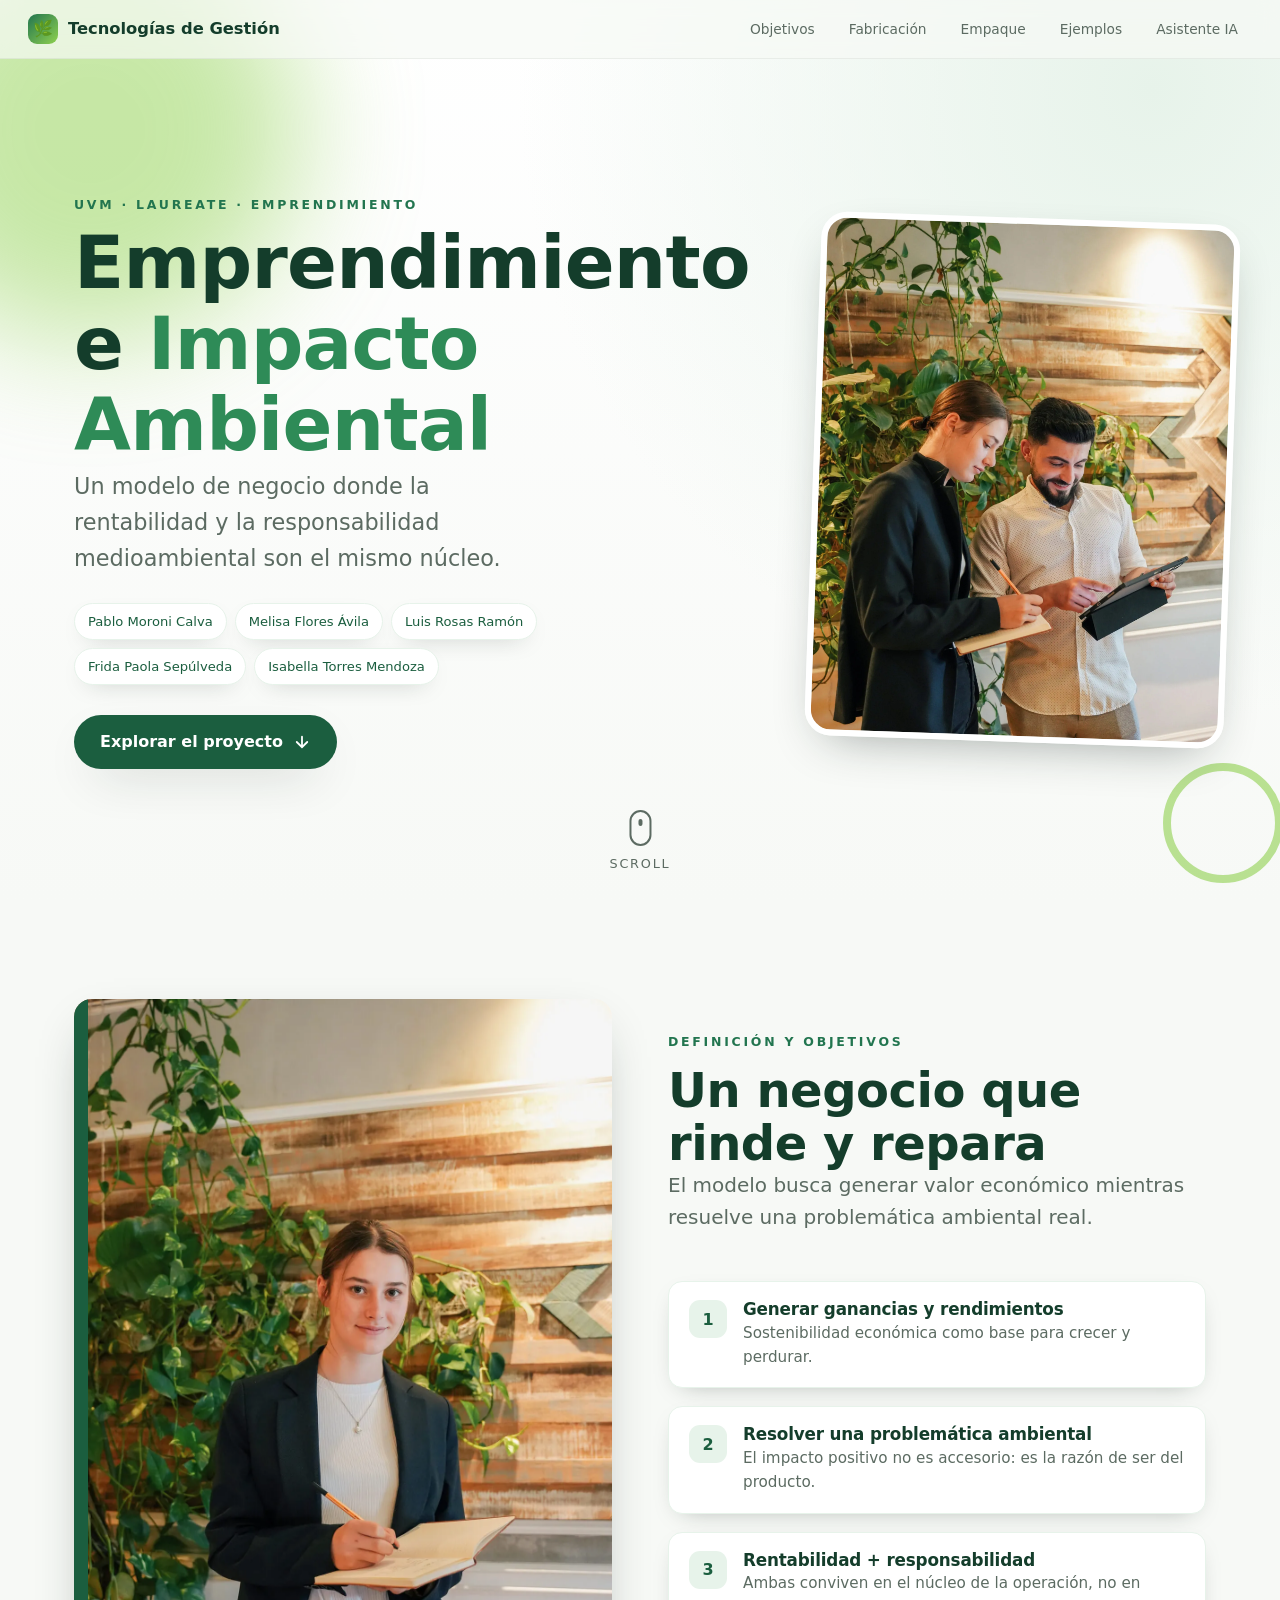
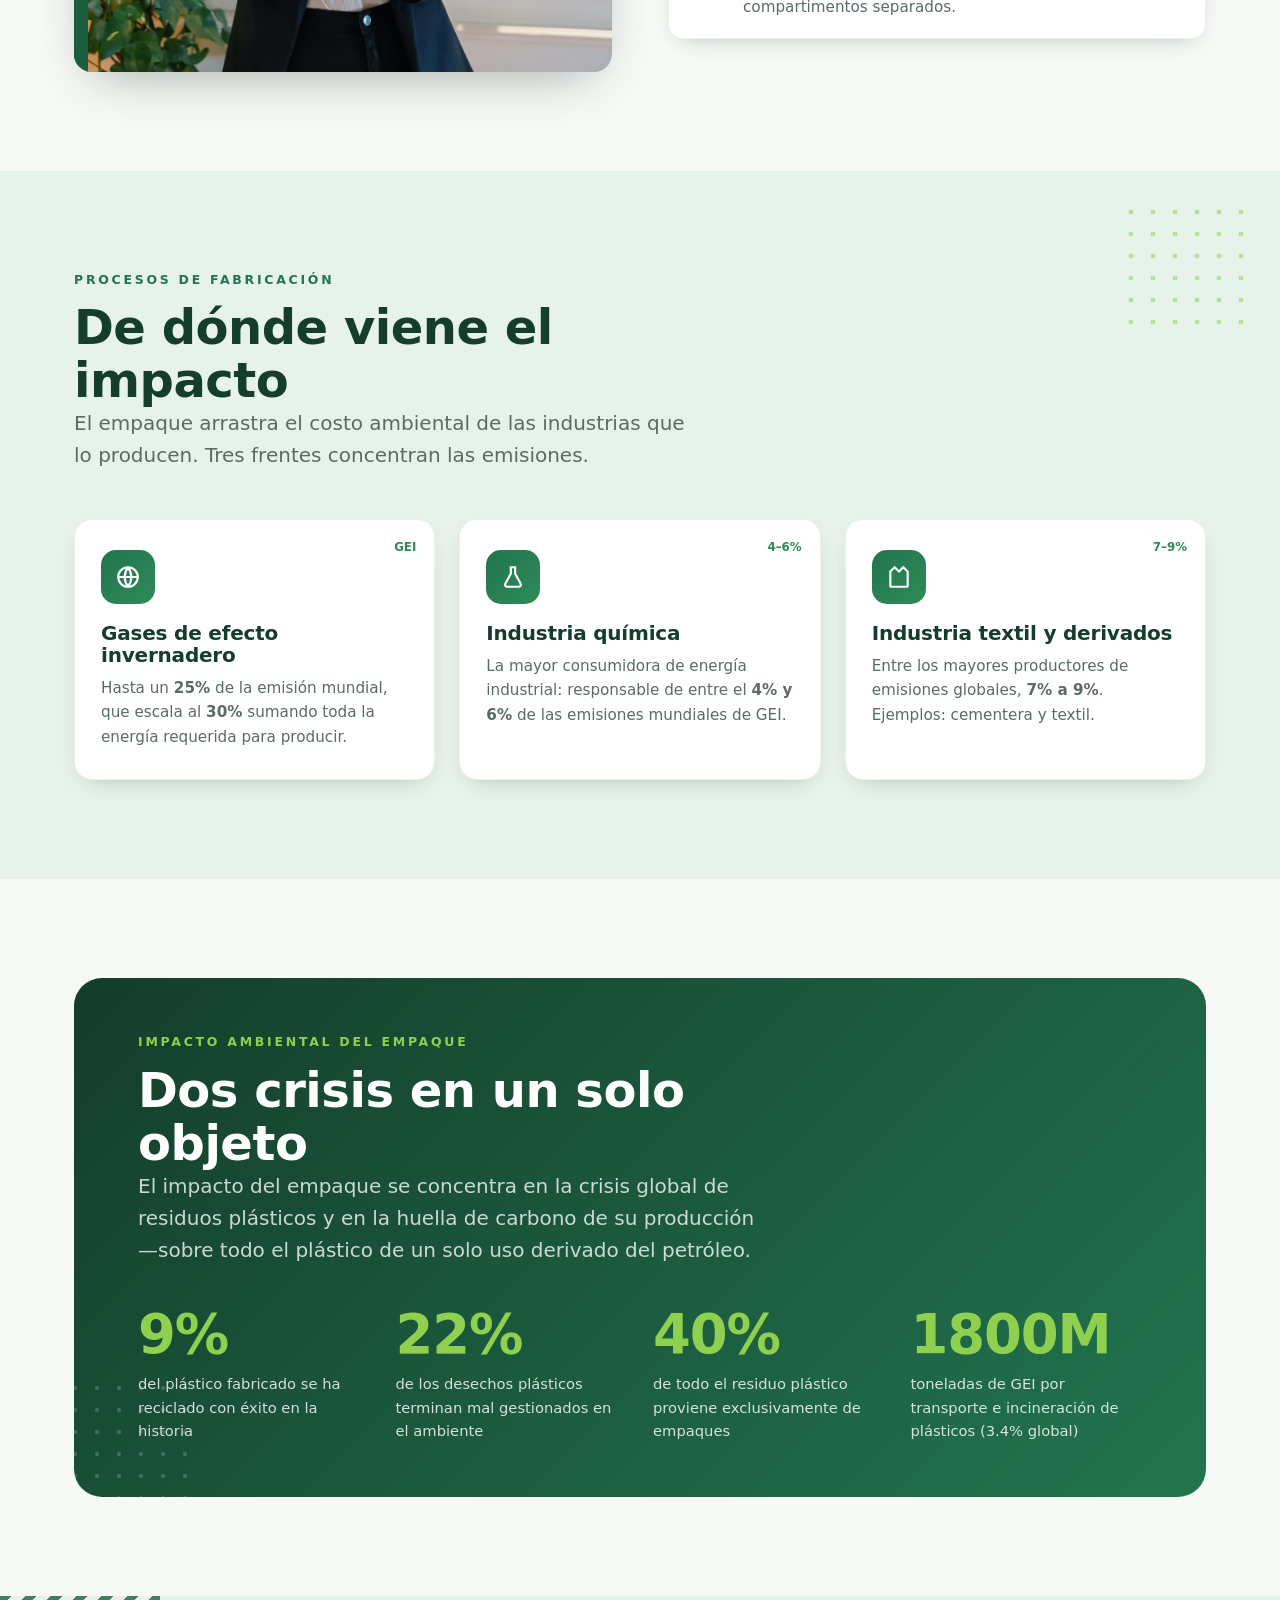
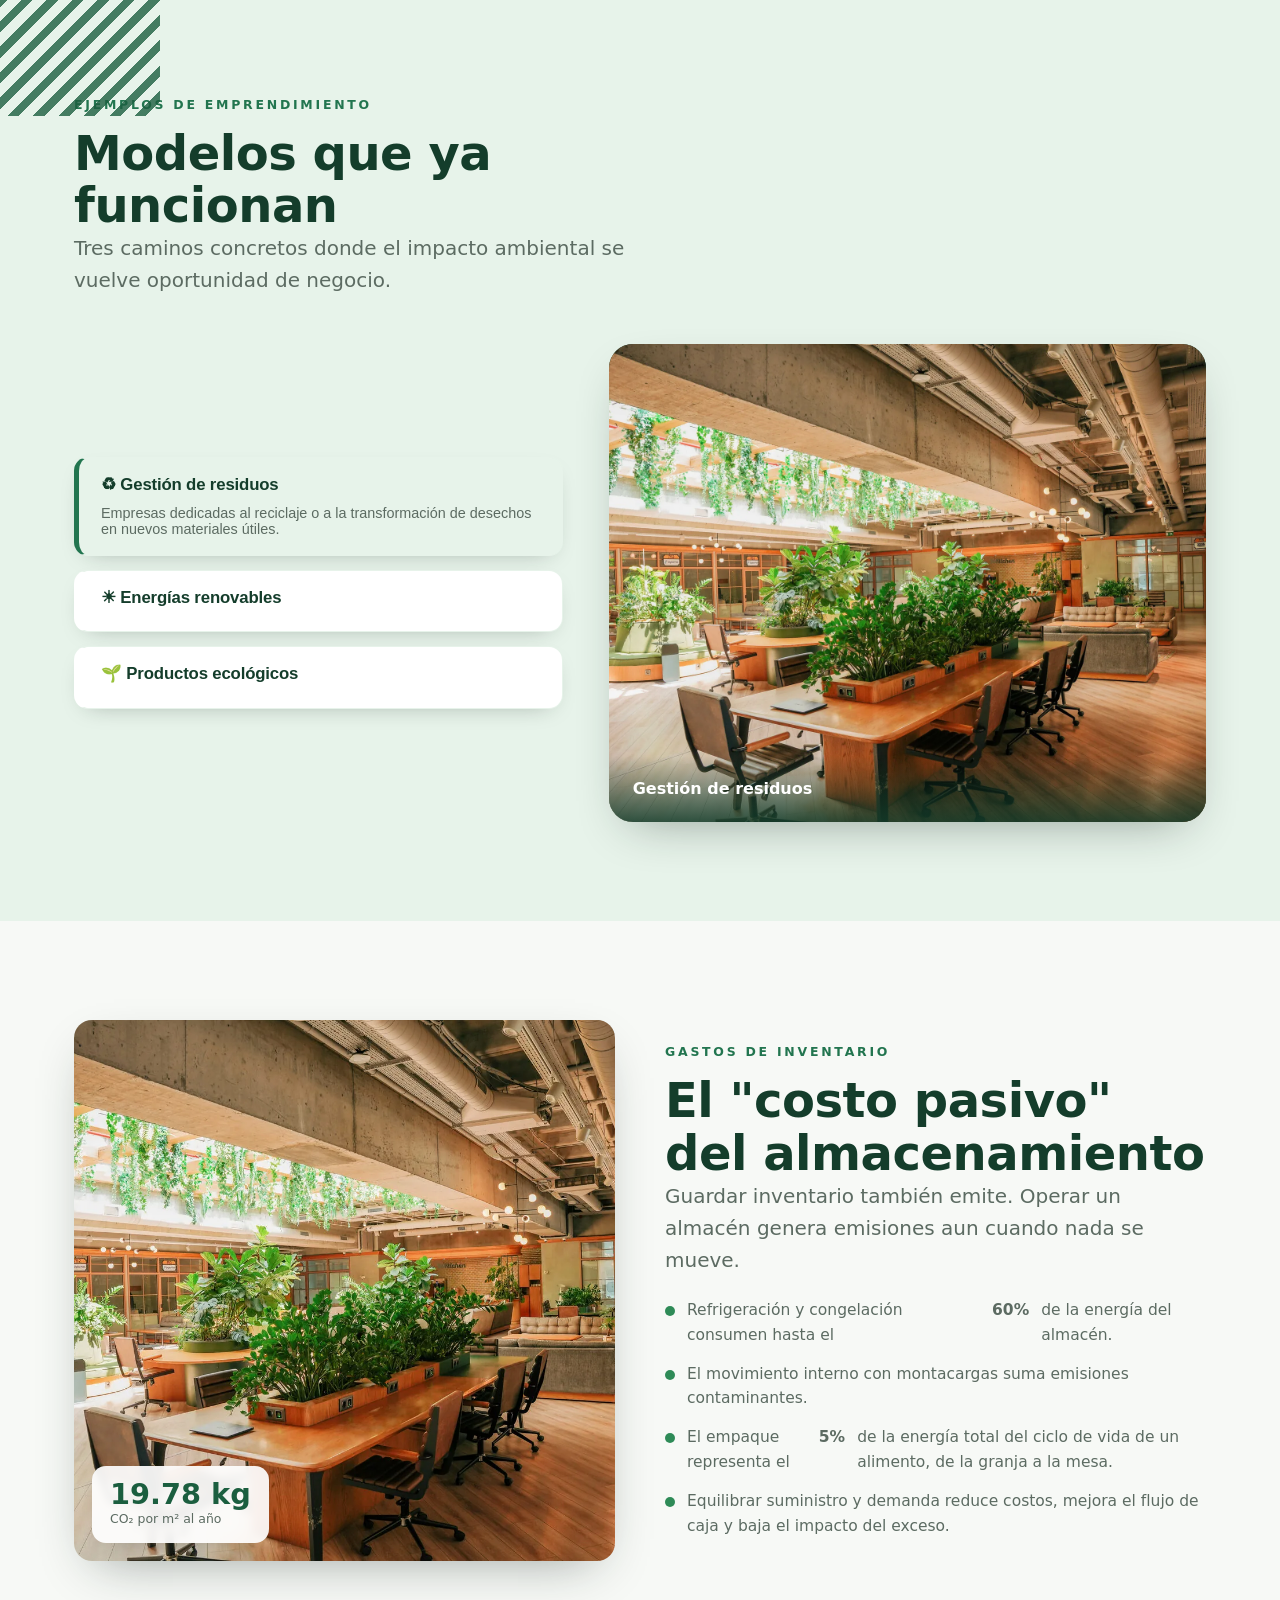
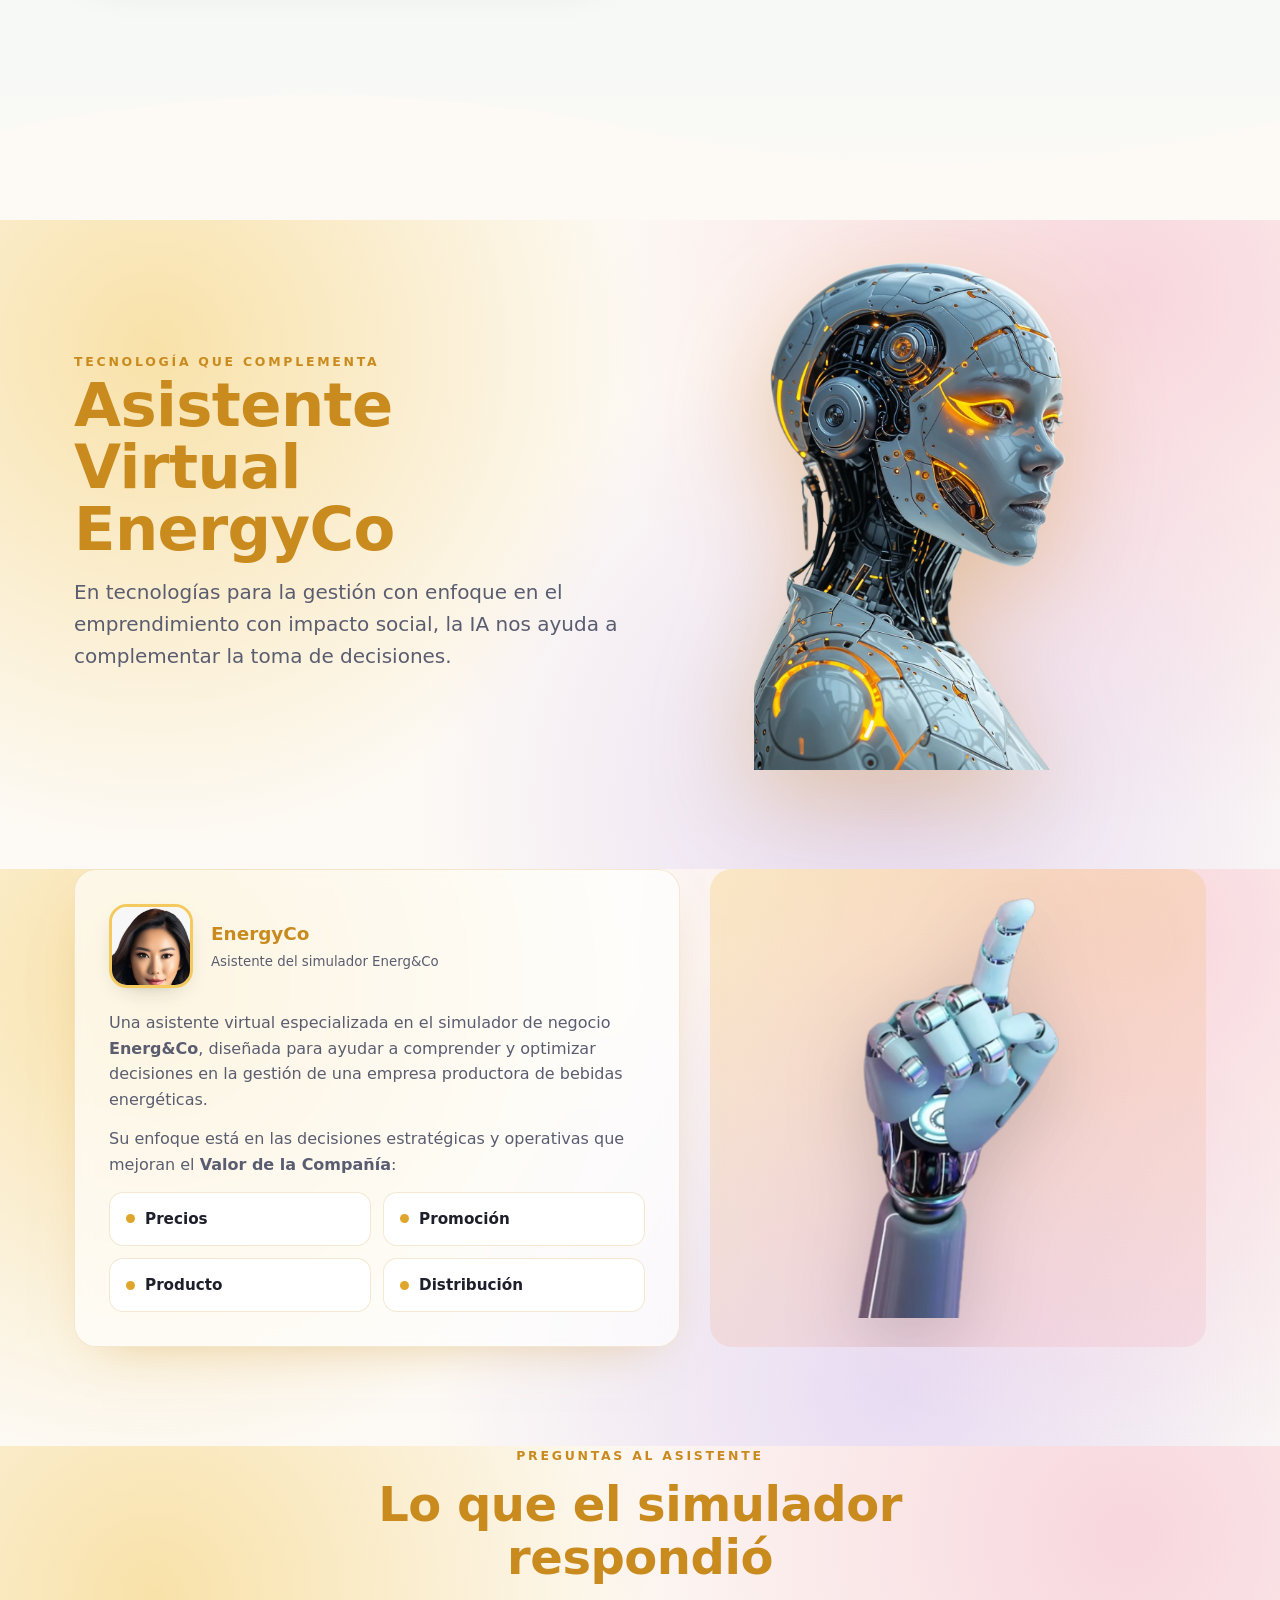
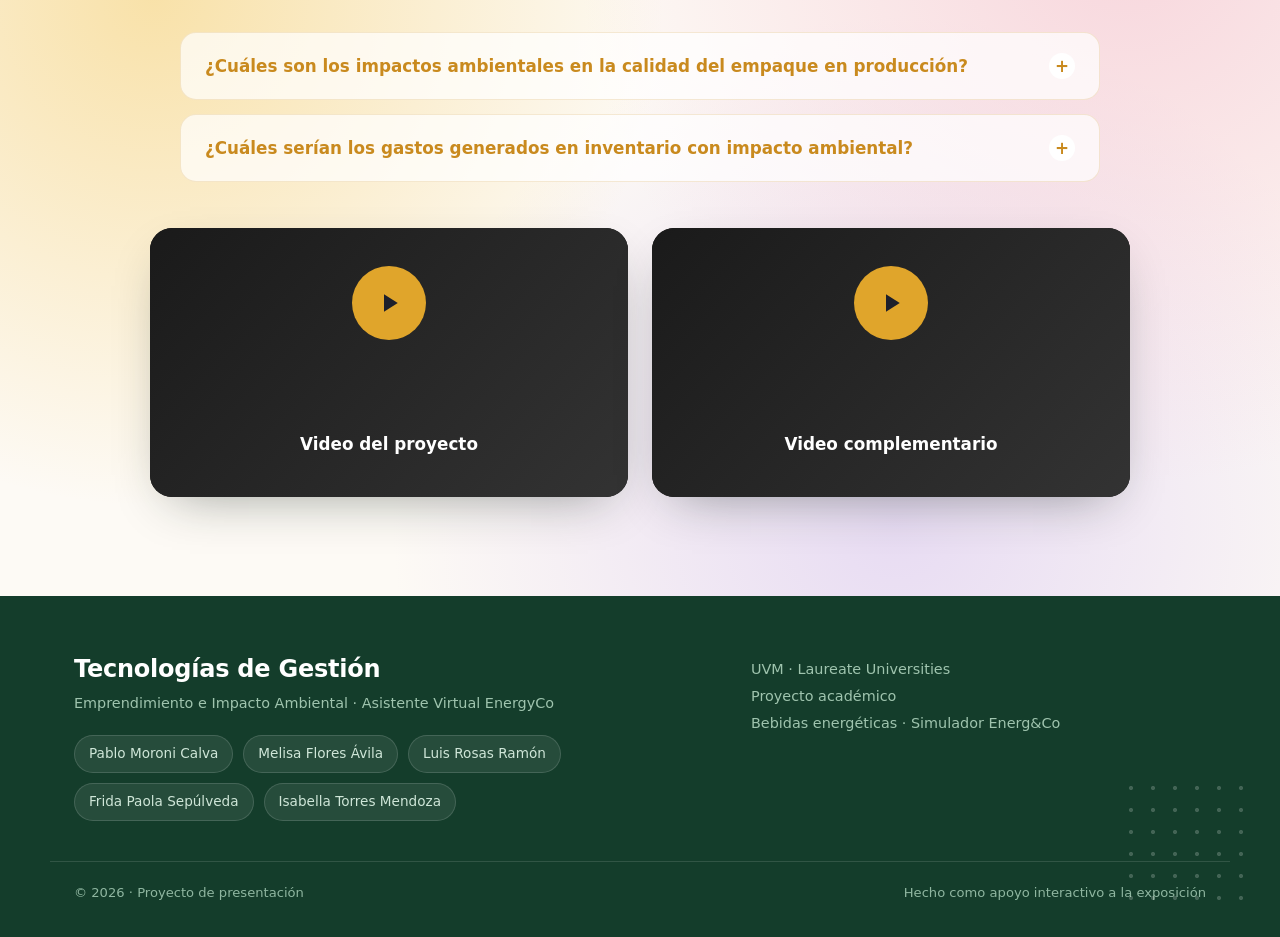
==== index.html @ a8597e90 "feat: landing interactiva del proyecto de impacto ambiental y asistente IA" ====
<!DOCTYPE html>
<html lang="es">
<head>
<meta charset="UTF-8">
<meta name="viewport" content="width=device-width, initial-scale=1.0">
<title>Emprendimiento e Impacto Ambiental — Tecnologías de Gestión</title>
<meta name="description" content="Proyecto de Tecnologías de Gestión: emprendimiento con impacto ambiental y el asistente virtual EnergyCo.">
<style>
/* ===================== TOKENS ===================== */
:root{
  --green-900:#143d2b; --green-800:#1b5e3f; --green-700:#22754f;
  --green-500:#2e8b57; --green-300:#8fd14f; --green-100:#e7f3ea;
  --ink:#14241c; --muted:#5c6b62; --paper:#f7f9f6; --white:#ffffff;
  --amber-600:#c98a1e; --amber-500:#e0a52b; --amber-300:#f4c95d;
  --pink-300:#f3b9c9; --violet-300:#cdb6f0;
  --ai-ink:#1d1f2b; --ai-muted:#5a5d70; --ai-paper:#fdfaf5;
  --maxw:1180px; --r:18px; --shadow:0 18px 50px -22px rgba(20,36,28,.45);
  --shadow-sm:0 8px 24px -14px rgba(20,36,28,.4);
  --ff:'Poppins',system-ui,-apple-system,Segoe UI,Roboto,Helvetica,Arial,sans-serif;
}
@import url('https://fonts.googleapis.com/css2?family=Poppins:wght@300;400;500;600;700;800&display=swap');

/* ===================== BASE ===================== */
*{box-sizing:border-box;margin:0;padding:0}
html{scroll-behavior:smooth}
body{font-family:var(--ff);color:var(--ink);background:var(--paper);line-height:1.6;overflow-x:hidden;-webkit-font-smoothing:antialiased}
img{max-width:100%;display:block}
a{color:inherit;text-decoration:none}
.wrap{max-width:var(--maxw);margin:0 auto;padding:0 24px}
section{position:relative}
.eyebrow{font-size:.78rem;letter-spacing:.22em;text-transform:uppercase;font-weight:700;color:var(--green-700)}
h1,h2,h3{line-height:1.1;font-weight:800;letter-spacing:-.01em}
h2{font-size:clamp(1.9rem,4.5vw,3rem);color:var(--green-900)}
h3{font-size:1.25rem}
p.lead{font-size:clamp(1.05rem,2vw,1.25rem);color:var(--muted)}

/* ===================== DECOR ===================== */
.dotgrid{position:absolute;width:130px;height:130px;background-image:radial-gradient(var(--green-300) 2.4px,transparent 2.6px);background-size:22px 22px;opacity:.55;z-index:0;pointer-events:none}
.stripes{position:absolute;width:160px;height:120px;background:repeating-linear-gradient(135deg,var(--green-800) 0 8px,transparent 8px 18px);opacity:.8;z-index:0;pointer-events:none}
.blob{position:absolute;border-radius:50%;filter:blur(60px);opacity:.5;z-index:0;pointer-events:none}

/* ===================== PROGRESS + NAV ===================== */
#progress{position:fixed;top:0;left:0;height:4px;width:0;background:linear-gradient(90deg,var(--green-500),var(--green-300));z-index:120;transition:background .6s}
nav{position:fixed;top:0;left:0;right:0;z-index:110;display:flex;align-items:center;justify-content:space-between;
  padding:14px 28px;backdrop-filter:blur(10px);background:rgba(247,249,246,.7);border-bottom:1px solid rgba(20,36,28,.06);transition:background .6s,color .6s}
nav .brand{display:flex;align-items:center;gap:10px;font-weight:800;color:var(--green-900);font-size:1.02rem}
nav .brand .leaf{width:30px;height:30px;border-radius:9px;background:linear-gradient(135deg,var(--green-700),var(--green-300));display:grid;place-items:center;color:#fff;font-size:1rem}
nav ul{display:flex;gap:6px;list-style:none}
nav ul a{padding:8px 14px;border-radius:999px;font-size:.86rem;font-weight:500;color:var(--muted);transition:.2s}
nav ul a:hover{background:var(--green-100);color:var(--green-800)}
body.ai-mode #progress{background:linear-gradient(90deg,var(--amber-500),var(--pink-300))}
body.ai-mode nav{background:rgba(253,250,245,.72)}
body.ai-mode nav .brand{color:var(--amber-600)}
body.ai-mode nav .brand .leaf{background:linear-gradient(135deg,var(--amber-600),var(--amber-300))}
body.ai-mode nav ul a:hover{background:#fbe7cf;color:var(--amber-600)}
.navtoggle{display:none}
@media(max-width:820px){nav ul{display:none}}

/* ===================== HERO ===================== */
.hero{min-height:100vh;display:grid;grid-template-columns:1.05fr .95fr;align-items:center;gap:40px;
  padding:120px 0 60px;background:
   radial-gradient(circle at 90% 10%,var(--green-100),transparent 45%),
   linear-gradient(180deg,#fff, var(--paper))}
.hero .wrap{display:contents}
.hero-text{padding-left:max(24px,calc((100vw - var(--maxw))/2 + 24px));position:relative;z-index:2}
.hero-text h1{font-size:clamp(2.6rem,6vw,4.6rem);color:var(--green-900);margin:.4rem 0 .2rem}
.hero-text h1 .accent{color:var(--green-500)}
.hero-text .sub{font-size:clamp(1.05rem,2.2vw,1.4rem);color:var(--muted);max-width:30ch;margin-bottom:26px}
.team-chips{display:flex;flex-wrap:wrap;gap:8px;margin-bottom:30px;max-width:34rem}
.team-chips span{background:#fff;border:1px solid var(--green-100);color:var(--green-800);font-size:.82rem;font-weight:500;padding:7px 13px;border-radius:999px;box-shadow:var(--shadow-sm)}
.cta{display:inline-flex;align-items:center;gap:10px;background:var(--green-800);color:#fff;font-weight:600;padding:14px 26px;border-radius:999px;box-shadow:var(--shadow);transition:transform .25s,box-shadow .25s}
.cta:hover{transform:translateY(-3px)}
.cta svg{transition:transform .25s}.cta:hover svg{transform:translateY(3px)}
.hero-media{position:relative;height:100%;min-height:60vh;display:grid;place-items:center;z-index:1}
.hero-media .frame{position:relative;width:min(90%,460px);aspect-ratio:4/5;border-radius:26px;overflow:hidden;box-shadow:var(--shadow);
  border:6px solid #fff;transform:rotate(2deg)}
.hero-media .frame img{width:100%;height:100%;object-fit:cover}
.hero-media .ring{position:absolute;inset:auto -6% -6% auto;width:120px;height:120px;border:8px solid var(--green-300);border-radius:50%;opacity:.6;z-index:-1}
.scroll-hint{position:absolute;bottom:26px;left:50%;transform:translateX(-50%);color:var(--muted);font-size:.8rem;letter-spacing:.14em;text-transform:uppercase;display:flex;flex-direction:column;align-items:center;gap:8px}
.mouse{width:22px;height:36px;border:2px solid var(--muted);border-radius:12px;position:relative}
.mouse::after{content:"";position:absolute;top:7px;left:50%;transform:translateX(-50%);width:4px;height:7px;border-radius:2px;background:var(--muted);animation:scrolly 1.6s infinite}
@keyframes scrolly{0%{opacity:0;transform:translate(-50%,0)}40%{opacity:1}100%{opacity:0;transform:translate(-50%,12px)}}
@media(max-width:880px){.hero{grid-template-columns:1fr;text-align:center;padding-top:110px}
  .hero-text{padding-left:0;padding:0 24px}.team-chips{justify-content:center;margin-inline:auto}.hero-media{order:-1;min-height:auto;margin-top:10px}.hero-media .frame{transform:none;width:min(80%,320px)}.hero-text .sub{margin-inline:auto}}

/* ===================== SECTION SHELL ===================== */
.sec{padding:clamp(70px,11vh,120px) 0}
.sec-head{max-width:60ch;margin-bottom:48px}
.sec-head .eyebrow{margin-bottom:12px;display:block}

/* reveal */
.reveal{opacity:0;transform:translateY(34px);transition:opacity .7s cubic-bezier(.2,.7,.2,1),transform .7s cubic-bezier(.2,.7,.2,1)}
.reveal.in{opacity:1;transform:none}
.reveal.d1{transition-delay:.08s}.reveal.d2{transition-delay:.16s}.reveal.d3{transition-delay:.24s}.reveal.d4{transition-delay:.32s}

/* ===================== OBJETIVOS (split) ===================== */
.split{display:grid;grid-template-columns:1fr 1fr;gap:56px;align-items:center}
.split .media{position:relative;border-radius:var(--r);overflow:hidden;box-shadow:var(--shadow);aspect-ratio:4/5}
.split .media img{width:100%;height:100%;object-fit:cover}
.split .media::before{content:"";position:absolute;left:0;top:0;bottom:0;width:14px;background:var(--green-800);z-index:2}
.goals{list-style:none;display:grid;gap:18px;margin-top:28px}
.goals li{display:flex;gap:16px;align-items:flex-start;background:#fff;border:1px solid var(--green-100);border-radius:14px;padding:18px 20px;box-shadow:var(--shadow-sm)}
.goals .num{flex:none;width:38px;height:38px;border-radius:11px;background:var(--green-100);color:var(--green-800);font-weight:800;display:grid;place-items:center}
.goals h3{color:var(--green-900);font-size:1.05rem;margin-bottom:2px}
.goals p{color:var(--muted);font-size:.95rem}
@media(max-width:820px){.split{grid-template-columns:1fr;gap:34px}}

/* ===================== STAT BAND ===================== */
.statband{background:linear-gradient(135deg,var(--green-900),var(--green-700));color:#fff;border-radius:28px;padding:54px clamp(24px,5vw,64px);position:relative;overflow:hidden}
.statband h2{color:#fff}
.statband .lead{color:rgba(255,255,255,.78)}
.stat-grid{display:grid;grid-template-columns:repeat(4,1fr);gap:26px;margin-top:42px}
.stat{position:relative;z-index:2}
.stat .big{font-size:clamp(2.4rem,5vw,3.4rem);font-weight:800;line-height:1;color:var(--green-300);letter-spacing:-.02em}
.stat .lbl{margin-top:10px;font-size:.92rem;color:rgba(255,255,255,.82)}
.statband .stripes{top:-20px;right:40px;opacity:.18}
.statband .dotgrid{bottom:-10px;left:-10px;opacity:.18;background-image:radial-gradient(#fff 2px,transparent 2.2px)}
@media(max-width:820px){.stat-grid{grid-template-columns:repeat(2,1fr);gap:30px 18px}}

/* ===================== PILLARS (fabricación) ===================== */
.pillars{display:grid;grid-template-columns:repeat(3,1fr);gap:24px}
.pillar{background:#fff;border:1px solid var(--green-100);border-radius:var(--r);padding:30px 26px;box-shadow:var(--shadow-sm);transition:transform .3s,box-shadow .3s;position:relative;overflow:hidden}
.pillar:hover{transform:translateY(-6px);box-shadow:var(--shadow)}
.pillar .ic{width:54px;height:54px;border-radius:15px;background:linear-gradient(135deg,var(--green-700),var(--green-500));display:grid;place-items:center;color:#fff;margin-bottom:18px}
.pillar h3{color:var(--green-900);margin-bottom:10px}
.pillar p{color:var(--muted);font-size:.95rem}
.pillar .tag{position:absolute;top:18px;right:18px;font-size:.74rem;font-weight:700;color:var(--green-500)}
@media(max-width:820px){.pillars{grid-template-columns:1fr}}

/* ===================== EXAMPLES (tabs) ===================== */
.examples{display:grid;grid-template-columns:.9fr 1.1fr;gap:46px;align-items:center}
.ex-tabs{display:grid;gap:14px}
.ex-tab{text-align:left;background:#fff;border:1px solid var(--green-100);border-left:5px solid transparent;border-radius:14px;padding:18px 22px;cursor:pointer;transition:.25s;box-shadow:var(--shadow-sm)}
.ex-tab:hover{border-left-color:var(--green-300)}
.ex-tab.active{border-left-color:var(--green-700);background:var(--green-100)}
.ex-tab h3{color:var(--green-900);font-size:1.05rem;display:flex;align-items:center;gap:10px}
.ex-tab p{color:var(--muted);font-size:.9rem;margin-top:6px;max-height:0;overflow:hidden;opacity:0;transition:.35s}
.ex-tab.active p{max-height:120px;opacity:1;margin-top:10px}
.ex-visual{position:relative;border-radius:24px;overflow:hidden;aspect-ratio:5/4;box-shadow:var(--shadow);background:var(--green-900)}
.ex-visual img{width:100%;height:100%;object-fit:cover;position:absolute;inset:0;opacity:0;transform:scale(1.08);transition:opacity .6s,transform .6s}
.ex-visual img.show{opacity:1;transform:scale(1)}
.ex-visual .cap{position:absolute;left:0;right:0;bottom:0;padding:20px 24px;background:linear-gradient(180deg,transparent,rgba(20,61,43,.85));color:#fff;font-weight:600;z-index:2}
@media(max-width:820px){.examples{grid-template-columns:1fr;gap:28px}.ex-visual{order:-1}}

/* ===================== COSTO PASIVO (feature) ===================== */
.feature{display:grid;grid-template-columns:1fr 1fr;gap:50px;align-items:center}
.feature .media{border-radius:var(--r);overflow:hidden;box-shadow:var(--shadow);aspect-ratio:1/1;position:relative}
.feature .media img{width:100%;height:100%;object-fit:cover}
.feature .badge{position:absolute;left:18px;bottom:18px;background:rgba(255,255,255,.92);backdrop-filter:blur(4px);border-radius:14px;padding:14px 18px;box-shadow:var(--shadow-sm)}
.feature .badge .big{font-size:1.8rem;font-weight:800;color:var(--green-800);line-height:1}
.feature .badge .lbl{font-size:.78rem;color:var(--muted)}
.feature ul{list-style:none;display:grid;gap:14px;margin-top:22px}
.feature ul li{display:flex;gap:12px;color:var(--muted);font-size:.97rem}
.feature ul li::before{content:"";flex:none;width:10px;height:10px;margin-top:8px;border-radius:50%;background:var(--green-500)}
@media(max-width:820px){.feature{grid-template-columns:1fr;gap:30px}}

/* ===================== AI TRANSITION + SECTION ===================== */
.ai{background:
   radial-gradient(circle at 12% 20%,rgba(244,201,93,.5),transparent 40%),
   radial-gradient(circle at 88% 12%,rgba(243,185,201,.55),transparent 42%),
   radial-gradient(circle at 70% 90%,rgba(205,182,240,.45),transparent 45%),
   var(--ai-paper);
  color:var(--ai-ink);position:relative;overflow:hidden}
.ai .eyebrow{color:var(--amber-600)}
.ai h2,.ai h3{color:var(--amber-600)}
.ai .lead{color:var(--ai-muted)}
.ai-divider{height:160px;background:linear-gradient(180deg,var(--paper),var(--ai-paper));position:relative}
.ai-divider svg{position:absolute;bottom:0;width:100%;height:100%}
.ai-hero{display:grid;grid-template-columns:1fr 1fr;gap:40px;align-items:center;padding-top:20px}
.ai-hero h2{font-size:clamp(2.4rem,5.5vw,3.8rem);line-height:1.02}
.ai-hero .robot{position:relative;display:grid;place-items:center}
.ai-hero .robot img{filter:drop-shadow(0 30px 50px rgba(201,138,30,.35));max-height:520px;width:auto}
.ai-hero .glow{position:absolute;width:60%;aspect-ratio:1;border-radius:50%;background:radial-gradient(circle,rgba(244,201,93,.6),transparent 70%);filter:blur(20px);z-index:-1}
@media(max-width:820px){.ai-hero{grid-template-columns:1fr;text-align:center}.ai-hero .robot{order:-1}.ai-hero .robot img{max-height:340px}}

.ai-cards{display:grid;grid-template-columns:1.1fr .9fr;gap:30px;align-items:stretch}
.ai-card{background:rgba(255,255,255,.66);backdrop-filter:blur(8px);border:1px solid rgba(201,138,30,.18);border-radius:22px;padding:34px;box-shadow:0 18px 50px -28px rgba(201,138,30,.5)}
.ai-card h3{margin-bottom:14px;font-size:1.4rem}
.ai-card p{color:var(--ai-muted);margin-bottom:14px}
.ai-card .avatar{display:flex;align-items:center;gap:18px;margin-bottom:22px}
.ai-card .avatar img{width:84px;height:84px;border-radius:18px;object-fit:cover;border:3px solid var(--amber-300);box-shadow:var(--shadow-sm)}
.ai-card .avatar b{display:block;color:var(--amber-600);font-size:1.15rem}
.ai-card .avatar small{color:var(--ai-muted)}
.levers{display:grid;grid-template-columns:1fr 1fr;gap:12px;margin-top:8px}
.lever{background:#fff;border:1px solid rgba(201,138,30,.2);border-radius:14px;padding:14px 16px;display:flex;align-items:center;gap:10px;font-weight:600;color:var(--ai-ink);font-size:.95rem}
.lever .d{width:9px;height:9px;border-radius:50%;background:var(--amber-500)}
.ai-side{position:relative;border-radius:22px;overflow:hidden;display:grid;place-items:center;background:linear-gradient(160deg,rgba(244,201,93,.3),rgba(243,185,201,.3))}
.ai-side img{max-height:420px;width:auto;filter:drop-shadow(0 20px 40px rgba(0,0,0,.18))}
@media(max-width:820px){.ai-cards{grid-template-columns:1fr}.levers{grid-template-columns:1fr 1fr}}

/* QA accordion */
.qa{display:grid;gap:14px;max-width:920px;margin:0 auto}
.qitem{background:rgba(255,255,255,.7);border:1px solid rgba(201,138,30,.18);border-radius:16px;overflow:hidden}
.qitem button{width:100%;text-align:left;background:none;border:0;padding:20px 24px;font-family:inherit;font-size:1.05rem;font-weight:600;color:var(--amber-600);cursor:pointer;display:flex;justify-content:space-between;align-items:center;gap:16px}
.qitem button .chev{flex:none;width:26px;height:26px;border-radius:50%;background:#fff;display:grid;place-items:center;color:var(--amber-600);transition:transform .3s}
.qitem.open button .chev{transform:rotate(45deg)}
.qitem .ans{max-height:0;overflow:hidden;transition:max-height .4s ease}
.qitem .ans p{padding:0 24px 22px;color:var(--ai-muted)}

/* video */
.videos{display:grid;grid-template-columns:1fr 1fr;gap:24px;max-width:980px;margin:46px auto 0}
.video-wrap{border-radius:22px;overflow:hidden;box-shadow:var(--shadow);aspect-ratio:16/9;background:#000}
.video-wrap iframe{width:100%;height:100%;border:0}
.vplay{display:grid;place-items:center;height:100%;color:#fff;cursor:pointer;background:linear-gradient(135deg,#1a1a1a,#333);transition:filter .25s}
.vplay:hover{filter:brightness(1.12)}
.vplay .pbtn{width:74px;height:74px;border-radius:50%;background:var(--amber-500);display:grid;place-items:center;margin:0 auto 14px;transition:transform .25s}
.vplay:hover .pbtn{transform:scale(1.08)}
.vplay b{font-size:1.05rem;display:block;text-align:center}
@media(max-width:820px){.videos{grid-template-columns:1fr}}

/* ===================== FOOTER ===================== */
footer{background:var(--green-900);color:#cfe6d8;padding:60px 0 34px;position:relative;overflow:hidden}
footer h3{color:#fff;font-size:1.5rem;margin-bottom:8px}
footer .cols{display:grid;grid-template-columns:1.4fr 1fr;gap:40px;align-items:start}
footer .team{display:flex;flex-wrap:wrap;gap:10px;margin-top:18px}
footer .team span{background:rgba(255,255,255,.08);border:1px solid rgba(255,255,255,.14);padding:7px 14px;border-radius:999px;font-size:.85rem}
footer .meta{font-size:.9rem;line-height:1.9;color:#9fc4ae}
footer .rule{border-top:1px solid rgba(255,255,255,.12);margin-top:40px;padding-top:20px;font-size:.82rem;color:#8fb6a0;display:flex;justify-content:space-between;flex-wrap:wrap;gap:10px}
footer .dotgrid{bottom:30px;right:30px;opacity:.2;background-image:radial-gradient(#fff 2px,transparent 2.2px)}
@media(max-width:820px){footer .cols{grid-template-columns:1fr}}

/* back to top */
#top{position:fixed;right:22px;bottom:22px;width:48px;height:48px;border-radius:50%;background:var(--green-800);color:#fff;display:grid;place-items:center;box-shadow:var(--shadow);opacity:0;pointer-events:none;transform:translateY(12px);transition:.3s;z-index:90;cursor:pointer;border:0}
#top.show{opacity:1;pointer-events:auto;transform:none}
body.ai-mode #top{background:var(--amber-600)}
</style>
</head>
<body>
<div id="progress"></div>

<nav>
  <a class="brand" href="#inicio"><span class="leaf">&#127807;</span> Tecnologías de Gestión</a>
  <ul>
    <li><a href="#objetivos">Objetivos</a></li>
    <li><a href="#fabricacion">Fabricación</a></li>
    <li><a href="#empaque">Empaque</a></li>
    <li><a href="#ejemplos">Ejemplos</a></li>
    <li><a href="#asistente">Asistente IA</a></li>
  </ul>
</nav>

<!-- ============ HERO ============ -->
<header class="hero" id="inicio">
  <div class="blob" style="width:420px;height:420px;background:var(--green-300);top:-80px;left:-120px"></div>
  <div class="hero-text">
    <span class="eyebrow">UVM · Laureate · Emprendimiento</span>
    <h1>Emprendimiento e <span class="accent">Impacto Ambiental</span></h1>
    <p class="sub">Un modelo de negocio donde la rentabilidad y la responsabilidad medioambiental son el mismo núcleo.</p>
    <div class="team-chips">
      <span>Pablo Moroni Calva</span>
      <span>Melisa Flores Ávila</span>
      <span>Luis Rosas Ramón</span>
      <span>Frida Paola Sepúlveda</span>
      <span>Isabella Torres Mendoza</span>
    </div>
    <a class="cta" href="#objetivos">Explorar el proyecto
      <svg width="18" height="18" viewBox="0 0 24 24" fill="none" stroke="currentColor" stroke-width="2.4" stroke-linecap="round"><path d="M12 5v14M5 12l7 7 7-7"/></svg>
    </a>
  </div>
  <div class="hero-media">
    <div class="frame"><img src="assets/img/team.webp" alt="Equipo emprendedor revisando un proyecto"></div>
    <span class="ring"></span>
  </div>
  <div class="scroll-hint"><span class="mouse"></span>scroll</div>
</header>

<!-- ============ OBJETIVOS ============ -->
<section class="sec" id="objetivos">
  <div class="wrap split">
    <div class="media reveal"><img src="assets/img/woman.webp" alt="Emprendedora tomando notas"></div>
    <div>
      <div class="sec-head reveal">
        <span class="eyebrow">Definición y objetivos</span>
        <h2>Un negocio que rinde y repara</h2>
        <p class="lead">El modelo busca generar valor económico mientras resuelve una problemática ambiental real.</p>
      </div>
      <ul class="goals">
        <li class="reveal d1"><span class="num">1</span><div><h3>Generar ganancias y rendimientos</h3><p>Sostenibilidad económica como base para crecer y perdurar.</p></div></li>
        <li class="reveal d2"><span class="num">2</span><div><h3>Resolver una problemática ambiental</h3><p>El impacto positivo no es accesorio: es la razón de ser del producto.</p></div></li>
        <li class="reveal d3"><span class="num">3</span><div><h3>Rentabilidad + responsabilidad</h3><p>Ambas conviven en el núcleo de la operación, no en compartimentos separados.</p></div></li>
      </ul>
    </div>
  </div>
</section>

<!-- ============ FABRICACIÓN (pillars) ============ -->
<section class="sec" id="fabricacion" style="background:var(--green-100)">
  <span class="dotgrid" style="top:30px;right:30px"></span>
  <div class="wrap">
    <div class="sec-head reveal">
      <span class="eyebrow">Procesos de fabricación</span>
      <h2>De dónde viene el impacto</h2>
      <p class="lead">El empaque arrastra el costo ambiental de las industrias que lo producen. Tres frentes concentran las emisiones.</p>
    </div>
    <div class="pillars">
      <div class="pillar reveal d1">
        <span class="tag">GEI</span>
        <div class="ic"><svg width="26" height="26" viewBox="0 0 24 24" fill="none" stroke="currentColor" stroke-width="2"><circle cx="12" cy="12" r="9"/><path d="M3 12h18M12 3a15 15 0 0 1 0 18M12 3a15 15 0 0 0 0 18"/></svg></div>
        <h3>Gases de efecto invernadero</h3>
        <p>Hasta un <b>25%</b> de la emisión mundial, que escala al <b>30%</b> sumando toda la energía requerida para producir.</p>
      </div>
      <div class="pillar reveal d2">
        <span class="tag">4–6%</span>
        <div class="ic"><svg width="26" height="26" viewBox="0 0 24 24" fill="none" stroke="currentColor" stroke-width="2"><path d="M9 3h6M10 3v6l-5 9a2 2 0 0 0 2 3h10a2 2 0 0 0 2-3l-5-9V3"/></svg></div>
        <h3>Industria química</h3>
        <p>La mayor consumidora de energía industrial: responsable de entre el <b>4% y 6%</b> de las emisiones mundiales de GEI.</p>
      </div>
      <div class="pillar reveal d3">
        <span class="tag">7–9%</span>
        <div class="ic"><svg width="26" height="26" viewBox="0 0 24 24" fill="none" stroke="currentColor" stroke-width="2"><path d="M4 7l4-4 4 4 4-4 4 4v13a1 1 0 0 1-1 1H5a1 1 0 0 1-1-1z"/></svg></div>
        <h3>Industria textil y derivados</h3>
        <p>Entre los mayores productores de emisiones globales, <b>7% a 9%</b>. Ejemplos: cementera y textil.</p>
      </div>
    </div>
  </div>
</section>

<!-- ============ EMPAQUE (stat band) ============ -->
<section class="sec" id="empaque">
  <div class="wrap">
    <div class="statband reveal">
      <span class="stripes"></span><span class="dotgrid"></span>
      <div class="sec-head" style="margin-bottom:0;max-width:62ch">
        <span class="eyebrow" style="color:var(--green-300)">Impacto ambiental del empaque</span>
        <h2>Dos crisis en un solo objeto</h2>
        <p class="lead">El impacto del empaque se concentra en la crisis global de residuos plásticos y en la huella de carbono de su producción —sobre todo el plástico de un solo uso derivado del petróleo.</p>
      </div>
      <div class="stat-grid">
        <div class="stat"><div class="big" data-count="9" data-suffix="%">0%</div><div class="lbl">del plástico fabricado se ha reciclado con éxito en la historia</div></div>
        <div class="stat"><div class="big" data-count="22" data-suffix="%">0%</div><div class="lbl">de los desechos plásticos terminan mal gestionados en el ambiente</div></div>
        <div class="stat"><div class="big" data-count="40" data-suffix="%">0%</div><div class="lbl">de todo el residuo plástico proviene exclusivamente de empaques</div></div>
        <div class="stat"><div class="big" data-count="1800" data-suffix="M">0</div><div class="lbl">toneladas de GEI por transporte e incineración de plásticos (3.4% global)</div></div>
      </div>
    </div>
  </div>
</section>

<!-- ============ EJEMPLOS (tabs) ============ -->
<section class="sec" id="ejemplos" style="background:var(--green-100)">
  <span class="stripes" style="top:0;left:0"></span>
  <div class="wrap">
    <div class="sec-head reveal">
      <span class="eyebrow">Ejemplos de emprendimiento</span>
      <h2>Modelos que ya funcionan</h2>
      <p class="lead">Tres caminos concretos donde el impacto ambiental se vuelve oportunidad de negocio.</p>
    </div>
    <div class="examples">
      <div class="ex-tabs reveal">
        <button class="ex-tab active" data-img="0">
          <h3>&#9851; Gestión de residuos</h3>
          <p>Empresas dedicadas al reciclaje o a la transformación de desechos en nuevos materiales útiles.</p>
        </button>
        <button class="ex-tab" data-img="1">
          <h3>&#9728; Energías renovables</h3>
          <p>Proyectos enfocados en energía solar, eólica y en el desarrollo de tecnologías limpias.</p>
        </button>
        <button class="ex-tab" data-img="2">
          <h3>&#127793; Productos ecológicos</h3>
          <p>Artículos con envases biodegradables, textiles orgánicos o cosmética natural.</p>
        </button>
      </div>
      <div class="ex-visual reveal d1">
        <img src="assets/img/office.webp" class="show" data-i="0" alt="Reciclaje y gestión de residuos">
        <img src="assets/img/lounge.webp" data-i="1" alt="Energías renovables">
        <img src="assets/img/woman.webp" data-i="2" alt="Productos ecológicos">
        <div class="cap" data-cap>Gestión de residuos</div>
      </div>
    </div>
  </div>
</section>

<!-- ============ COSTO PASIVO ============ -->
<section class="sec" id="almacen">
  <div class="wrap feature">
    <div class="media reveal">
      <img src="assets/img/warehouse.webp" alt="Interior de almacén">
      <div class="badge"><div class="big">19.78 kg</div><div class="lbl">CO&#8322; por m&#178; al año</div></div>
    </div>
    <div>
      <div class="sec-head reveal" style="margin-bottom:18px">
        <span class="eyebrow">Gastos de inventario</span>
        <h2>El "costo pasivo" del almacenamiento</h2>
        <p class="lead">Guardar inventario también emite. Operar un almacén genera emisiones aun cuando nada se mueve.</p>
      </div>
      <ul class="reveal d1">
        <li>Refrigeración y congelación consumen hasta el <b>60%</b> de la energía del almacén.</li>
        <li>El movimiento interno con montacargas suma emisiones contaminantes.</li>
        <li>El empaque representa el <b>5%</b> de la energía total del ciclo de vida de un alimento, de la granja a la mesa.</li>
        <li>Equilibrar suministro y demanda reduce costos, mejora el flujo de caja y baja el impacto del exceso.</li>
      </ul>
    </div>
  </div>
</section>

<!-- ============ AI DIVIDER ============ -->
<div class="ai-divider" aria-hidden="true">
  <svg viewBox="0 0 1440 160" preserveAspectRatio="none"><path d="M0,160 L0,70 Q360,0 720,70 T1440,60 L1440,160 Z" fill="var(--ai-paper)"/></svg>
</div>

<!-- ============ ASISTENTE IA ============ -->
<section class="sec ai" id="asistente" style="padding-top:10px">
  <div class="wrap">
    <div class="ai-hero">
      <div class="reveal">
        <span class="eyebrow">Tecnología que complementa</span>
        <h2>Asistente Virtual EnergyCo</h2>
        <p class="lead" style="margin-top:16px">En tecnologías para la gestión con enfoque en el emprendimiento con impacto social, la IA nos ayuda a complementar la toma de decisiones.</p>
      </div>
      <div class="robot reveal d1">
        <span class="glow"></span>
        <img src="assets/img/robot.webp" alt="Asistente virtual robótico">
      </div>
    </div>
  </div>
</section>

<!-- ============ AI CARDS ============ -->
<section class="sec ai" id="que-hace" style="padding-top:0">
  <div class="wrap">
    <div class="ai-cards">
      <div class="ai-card reveal">
        <div class="avatar">
          <img src="assets/img/avatar.webp" alt="Avatar de la asistente">
          <div><b>EnergyCo</b><small>Asistente del simulador Energ&amp;Co</small></div>
        </div>
        <p>Una asistente virtual especializada en el simulador de negocio <b>Energ&amp;Co</b>, diseñada para ayudar a comprender y optimizar decisiones en la gestión de una empresa productora de bebidas energéticas.</p>
        <p>Su enfoque está en las decisiones estratégicas y operativas que mejoran el <b>Valor de la Compañía</b>:</p>
        <div class="levers">
          <div class="lever"><span class="d"></span>Precios</div>
          <div class="lever"><span class="d"></span>Promoción</div>
          <div class="lever"><span class="d"></span>Producto</div>
          <div class="lever"><span class="d"></span>Distribución</div>
        </div>
      </div>
      <div class="ai-side reveal d1">
        <img src="assets/img/hand.webp" alt="Mano robótica señalando">
      </div>
    </div>
  </div>
</section>

<!-- ============ QA ============ -->
<section class="sec ai" id="preguntas" style="padding-top:0">
  <div class="wrap">
    <div class="sec-head reveal" style="text-align:center;margin-inline:auto">
      <span class="eyebrow">Preguntas al asistente</span>
      <h2>Lo que el simulador respondió</h2>
    </div>
    <div class="qa">
      <div class="qitem reveal">
        <button>¿Cuáles son los impactos ambientales en la calidad del empaque en producción?<span class="chev">+</span></button>
        <div class="ans"><p>Dentro del simulador Energ&amp;Co el enfoque está en la gestión empresarial, y no se detallan en profundidad los impactos ambientales de cada decisión. Pero en un contexto real, la calidad del empaque influye en la percepción de la marca, los costos de producción y la aceptación del cliente. Las decisiones se centran en asignación de recursos, desarrollo de productos, fijación de precios, distribución y promoción.</p></div>
      </div>
      <div class="qitem reveal d1">
        <button>¿Cuáles serían los gastos generados en inventario con impacto ambiental?<span class="chev">+</span></button>
        <div class="ans"><p>Administrar eficientemente el inventario es crucial para optimizar costos y evitar pérdidas. Las decisiones buscan mantener un equilibrio entre suministro y demanda para minimizar costos de almacenamiento y evitar pérdidas por productos no vendidos. Mejorar esa eficiencia reduce costos generales, mejora el flujo de caja y disminuye el impacto ambiental asociado al exceso de producción y almacenamiento.</p></div>
      </div>
    </div>

    <div class="videos">
      <div class="video-wrap reveal" data-video="https://www.youtube-nocookie.com/embed/GoXQOpEyODs">
        <div class="vplay">
          <div class="pbtn"><svg width="30" height="30" viewBox="0 0 24 24" fill="#1d1f2b"><path d="M8 5v14l11-7z"/></svg></div>
          <b>Video del proyecto</b>
        </div>
      </div>
      <div class="video-wrap reveal d1" data-video="https://www.youtube-nocookie.com/embed/GgIWqadiBsk">
        <div class="vplay">
          <div class="pbtn"><svg width="30" height="30" viewBox="0 0 24 24" fill="#1d1f2b"><path d="M8 5v14l11-7z"/></svg></div>
          <b>Video complementario</b>
        </div>
      </div>
    </div>
  </div>
</section>

<!-- ============ FOOTER ============ -->
<footer>
  <span class="dotgrid"></span>
  <div class="wrap cols">
    <div>
      <h3>Tecnologías de Gestión</h3>
      <p class="meta">Emprendimiento e Impacto Ambiental · Asistente Virtual EnergyCo</p>
      <div class="team">
        <span>Pablo Moroni Calva</span>
        <span>Melisa Flores Ávila</span>
        <span>Luis Rosas Ramón</span>
        <span>Frida Paola Sepúlveda</span>
        <span>Isabella Torres Mendoza</span>
      </div>
    </div>
    <div class="meta">
      UVM · Laureate Universities<br>
      Proyecto académico<br>
      Bebidas energéticas · Simulador Energ&amp;Co
    </div>
  </div>
  <div class="wrap rule">
    <span>© 2026 · Proyecto de presentación</span>
    <span>Hecho como apoyo interactivo a la exposición</span>
  </div>
</footer>

<button id="top" aria-label="Volver arriba">
  <svg width="20" height="20" viewBox="0 0 24 24" fill="none" stroke="currentColor" stroke-width="2.6" stroke-linecap="round"><path d="M12 19V5M5 12l7-7 7 7"/></svg>
</button>

<script>
/* progress bar */
const prog=document.getElementById('progress'),topBtn=document.getElementById('top');
addEventListener('scroll',()=>{
  const h=document.documentElement,sc=h.scrollTop/(h.scrollHeight-h.clientHeight);
  prog.style.width=(sc*100)+'%';
  topBtn.classList.toggle('show',h.scrollTop>600);
},{passive:true});
topBtn.onclick=()=>scrollTo({top:0,behavior:'smooth'});

/* reveal on scroll */
const io=new IntersectionObserver((es)=>{
  es.forEach(e=>{if(e.isIntersecting){e.target.classList.add('in');io.unobserve(e.target);}});
},{threshold:.18});
document.querySelectorAll('.reveal').forEach(el=>io.observe(el));

/* count up */
function countUp(el){
  const target=+el.dataset.count, suf=el.dataset.suffix||'', dur=1400, t0=performance.now();
  const fmt=n=> target>=1000 ? Math.round(n).toLocaleString('es') : Math.round(n);
  function step(t){
    const p=Math.min((t-t0)/dur,1), e=1-Math.pow(1-p,3);
    el.textContent=fmt(target*e)+suf;
    if(p<1)requestAnimationFrame(step);
  }
  requestAnimationFrame(step);
}
const cio=new IntersectionObserver((es)=>{
  es.forEach(e=>{if(e.isIntersecting){countUp(e.target);cio.unobserve(e.target);}});
},{threshold:.6});
document.querySelectorAll('[data-count]').forEach(el=>cio.observe(el));

/* AI mode theme switch */
const aiSec=document.getElementById('asistente');
const aio=new IntersectionObserver((es)=>{
  es.forEach(e=>document.body.classList.toggle('ai-mode',e.isIntersecting||window.scrollY>aiSec.offsetTop-200));
},{threshold:.05,rootMargin:'-30% 0px -60% 0px'});
aio.observe(aiSec);
addEventListener('scroll',()=>{
  document.body.classList.toggle('ai-mode',window.scrollY>aiSec.offsetTop-300);
},{passive:true});

/* examples tabs */
const tabs=document.querySelectorAll('.ex-tab'),imgs=document.querySelectorAll('.ex-visual img'),cap=document.querySelector('[data-cap]');
const caps=['Gestión de residuos','Energías renovables','Productos ecológicos'];
tabs.forEach(tab=>tab.addEventListener('click',()=>{
  tabs.forEach(t=>t.classList.remove('active'));tab.classList.add('active');
  const i=+tab.dataset.img;
  imgs.forEach(im=>im.classList.toggle('show',+im.dataset.i===i));
  cap.textContent=caps[i];
}));

/* QA accordion */
document.querySelectorAll('.qitem button').forEach(b=>b.addEventListener('click',()=>{
  const it=b.parentElement,ans=it.querySelector('.ans');
  const open=it.classList.toggle('open');
  ans.style.maxHeight=open?ans.scrollHeight+'px':0;
}));

/* lazy videos */
document.querySelectorAll('.video-wrap').forEach(vw=>{
  vw.addEventListener('click',()=>{
    vw.innerHTML='<iframe src="'+vw.dataset.video+'?autoplay=1&rel=0" title="Video del proyecto" allow="autoplay; encrypted-media; picture-in-picture" allowfullscreen></iframe>';
  },{once:true});
});
</script>
</body>
</html>
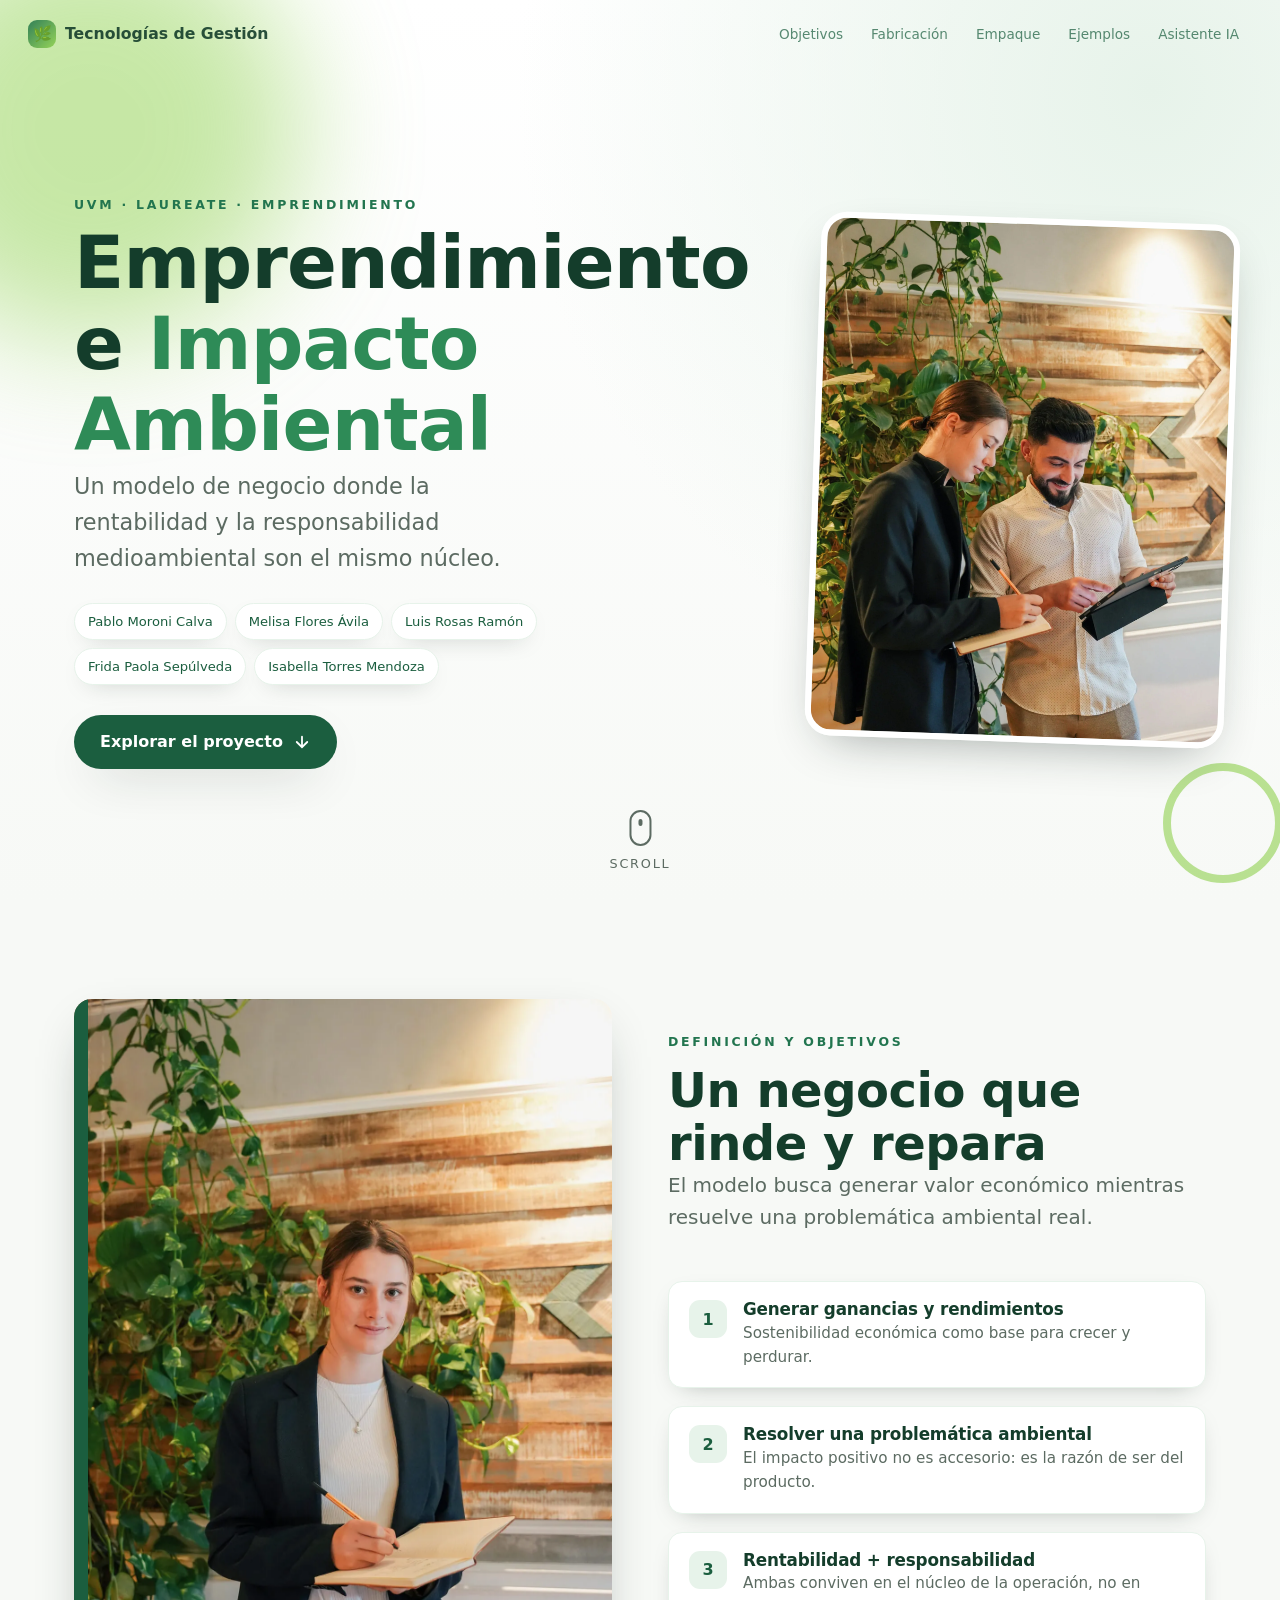
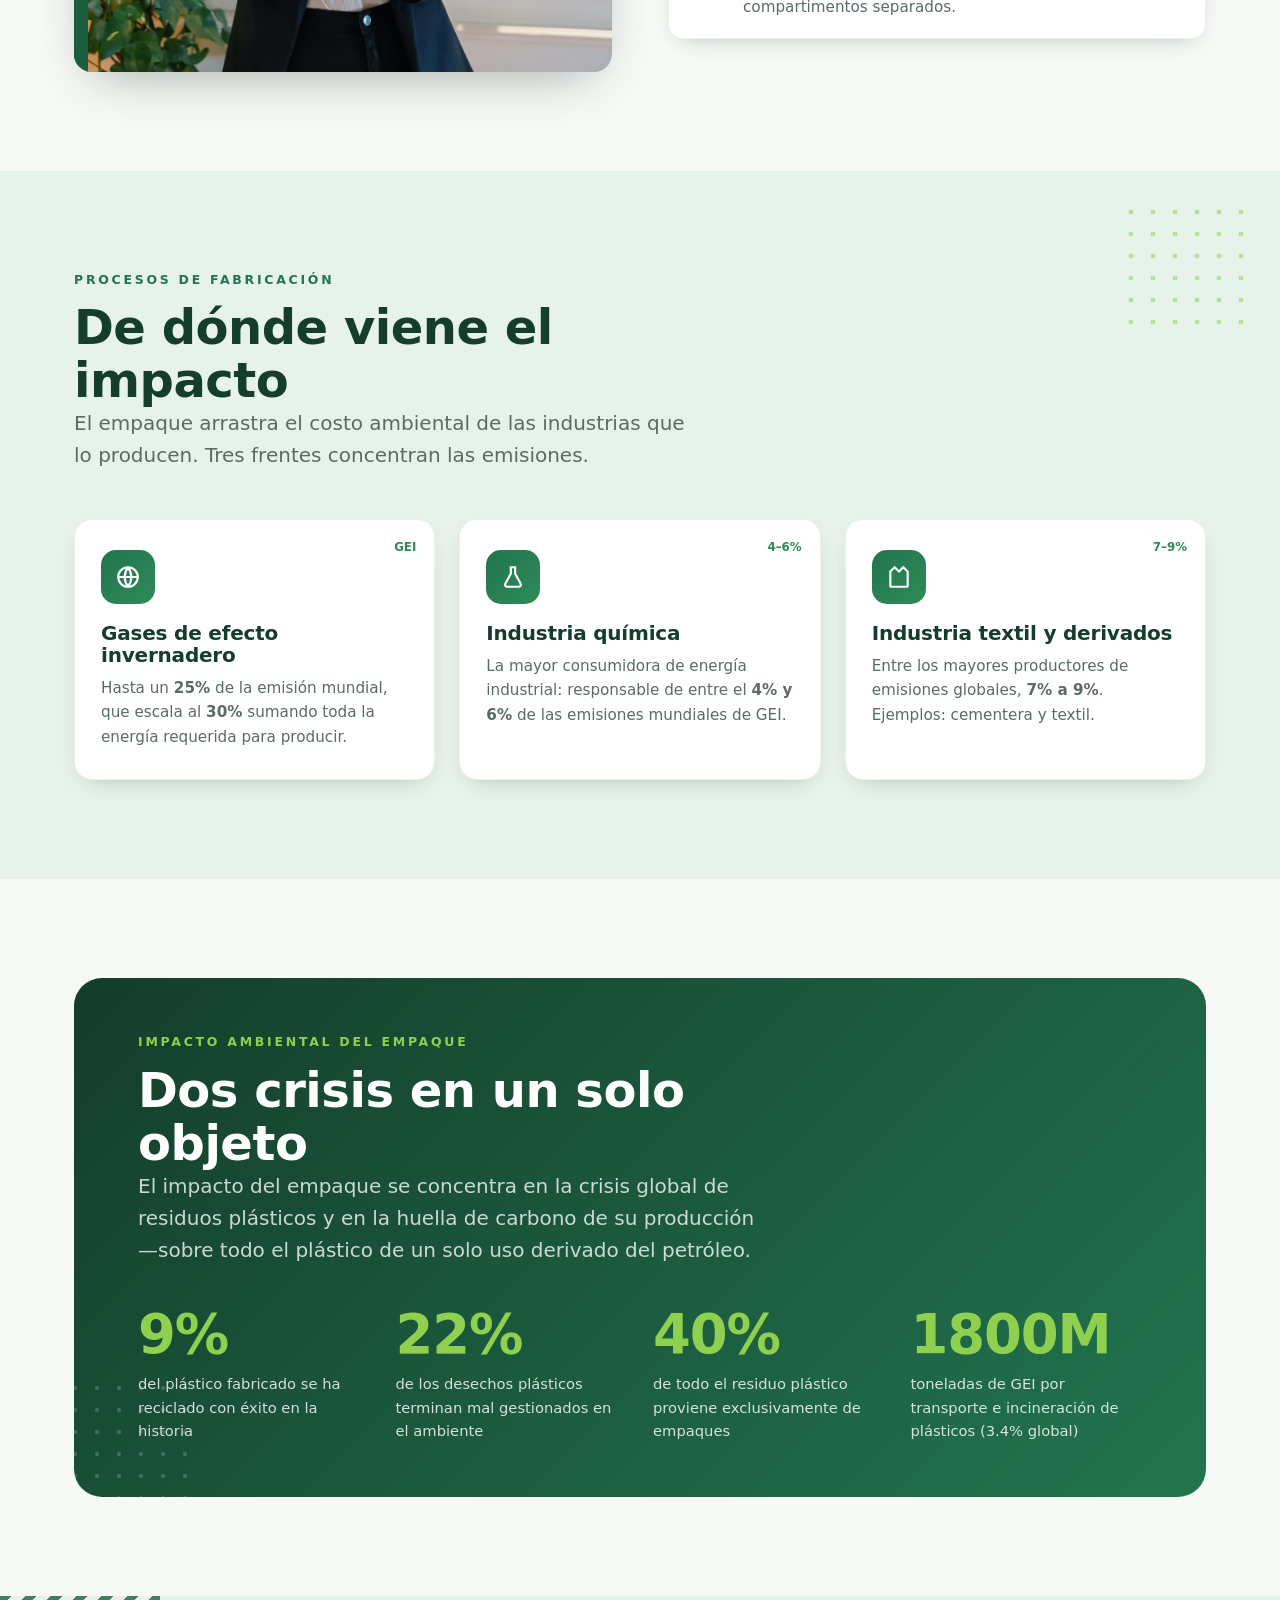
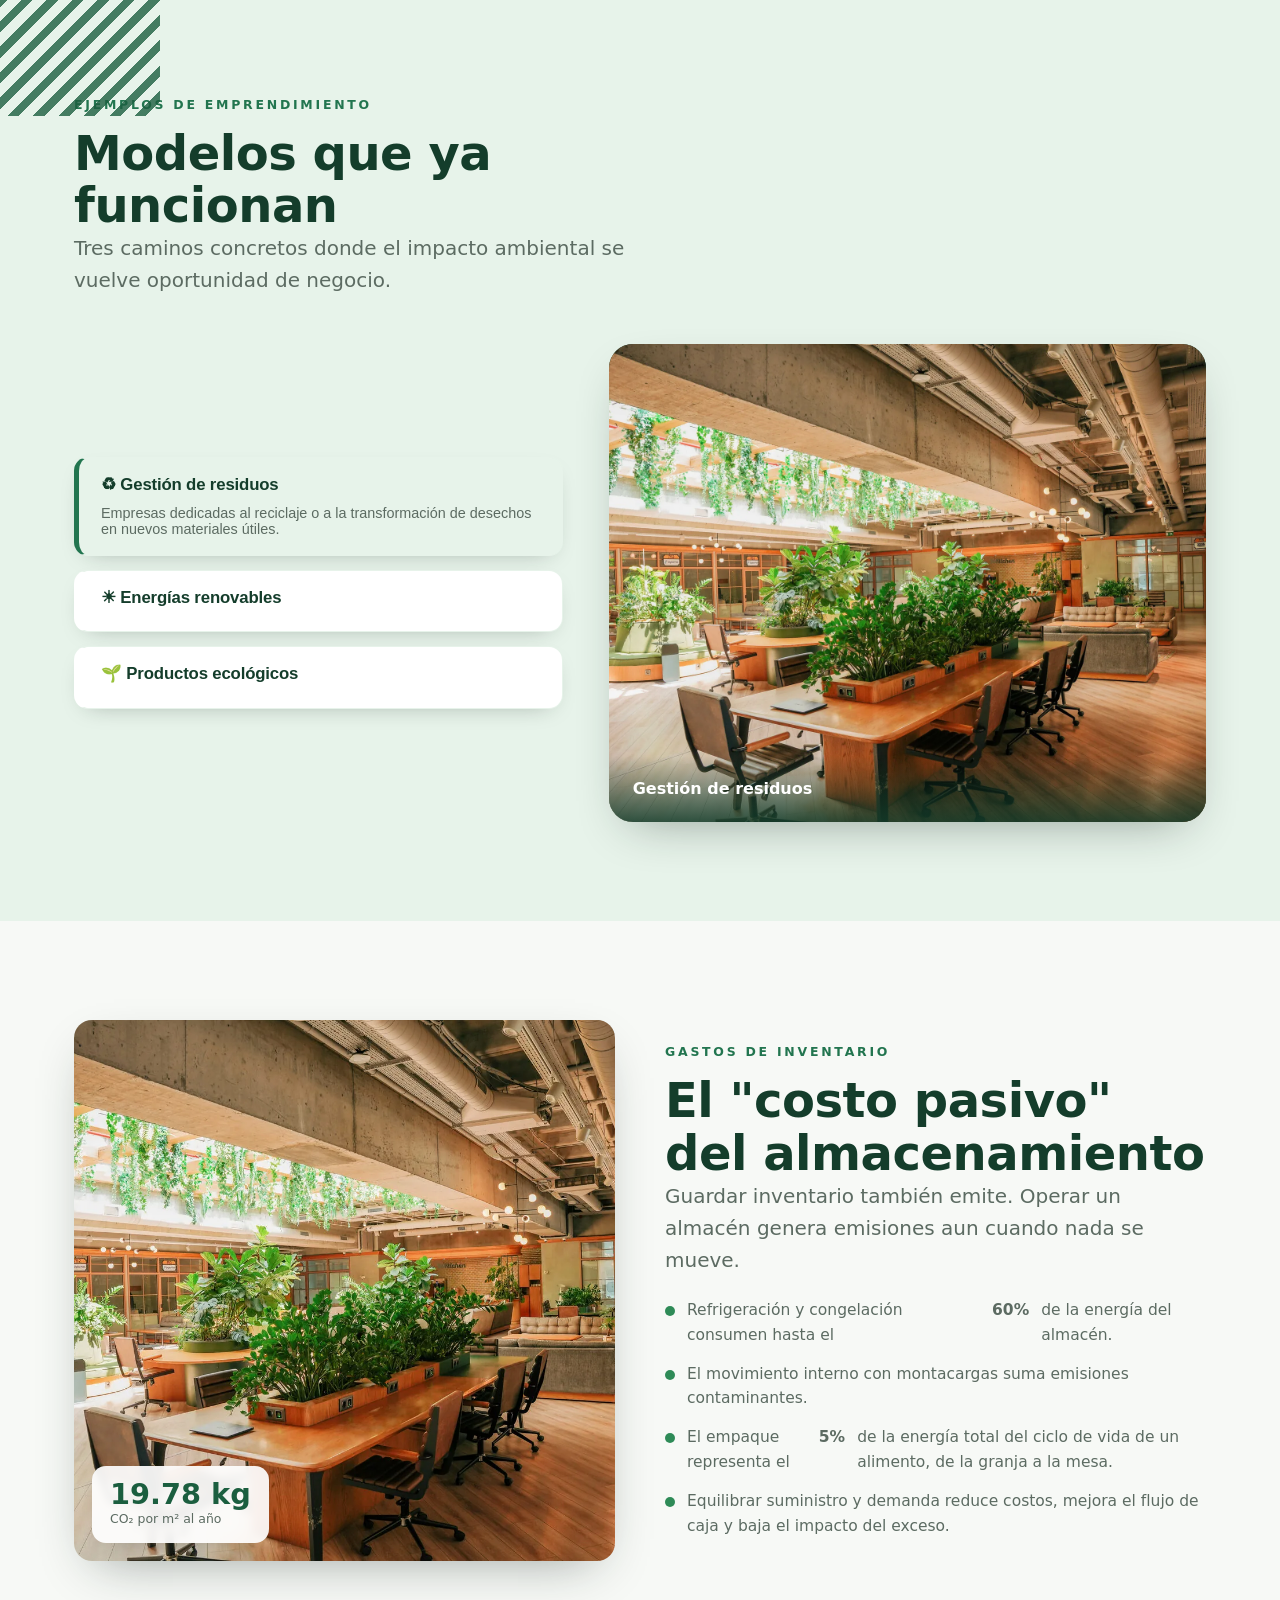
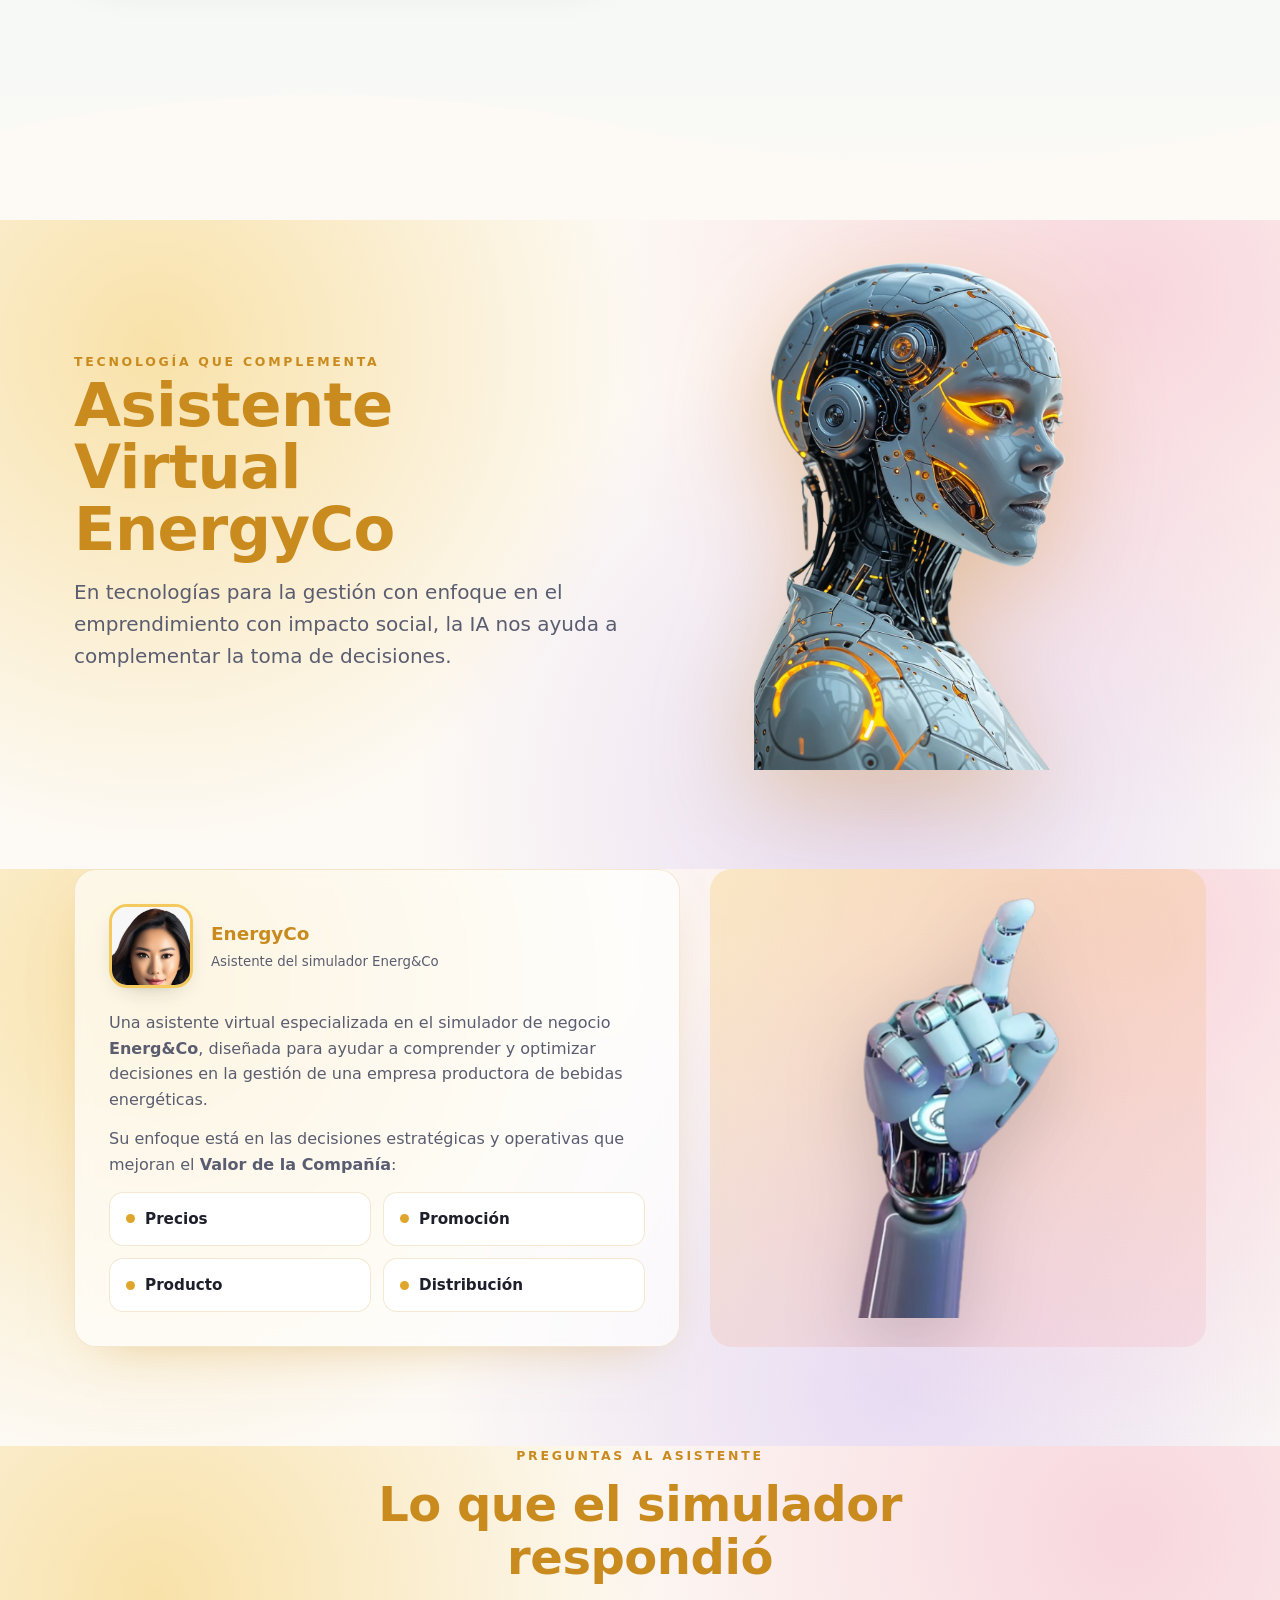
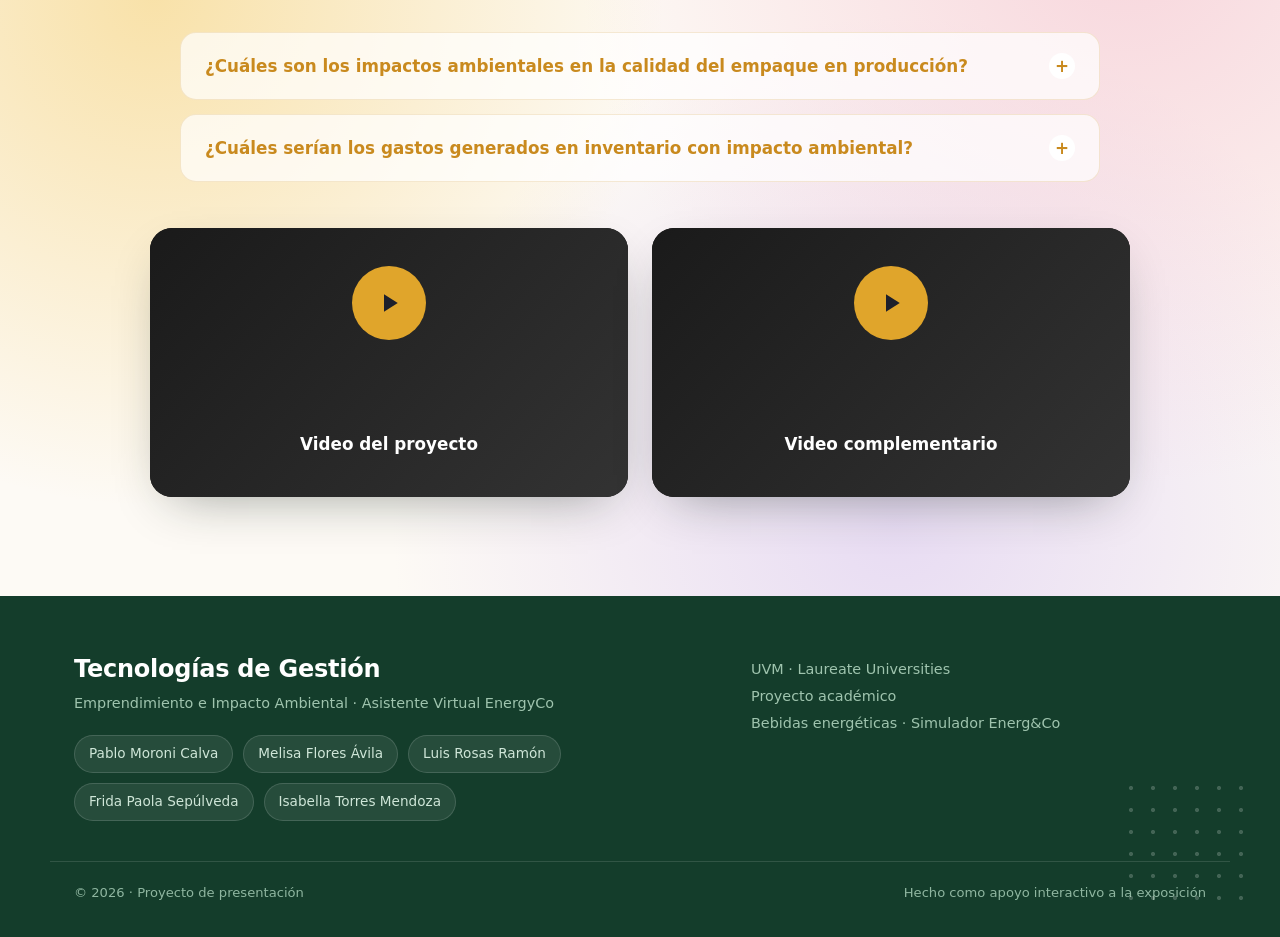
==== commit efb8520a: "fix: elimina overflow horizontal en movil e integra el nav de forma mas sutil" ====
--- a/index.html
+++ b/index.html
@@ -22,8 +22,8 @@
 
 /* ===================== BASE ===================== */
 *{box-sizing:border-box;margin:0;padding:0}
-html{scroll-behavior:smooth}
-body{font-family:var(--ff);color:var(--ink);background:var(--paper);line-height:1.6;overflow-x:hidden;-webkit-font-smoothing:antialiased}
+html{scroll-behavior:smooth;overflow-x:clip}
+body{font-family:var(--ff);color:var(--ink);background:var(--paper);line-height:1.6;overflow-x:clip;-webkit-font-smoothing:antialiased}
 img{max-width:100%;display:block}
 a{color:inherit;text-decoration:none}
 .wrap{max-width:var(--maxw);margin:0 auto;padding:0 24px}
@@ -42,17 +42,20 @@
 /* ===================== PROGRESS + NAV ===================== */
 #progress{position:fixed;top:0;left:0;height:4px;width:0;background:linear-gradient(90deg,var(--green-500),var(--green-300));z-index:120;transition:background .6s}
 nav{position:fixed;top:0;left:0;right:0;z-index:110;display:flex;align-items:center;justify-content:space-between;
-  padding:14px 28px;backdrop-filter:blur(10px);background:rgba(247,249,246,.7);border-bottom:1px solid rgba(20,36,28,.06);transition:background .6s,color .6s}
-nav .brand{display:flex;align-items:center;gap:10px;font-weight:800;color:var(--green-900);font-size:1.02rem}
-nav .brand .leaf{width:30px;height:30px;border-radius:9px;background:linear-gradient(135deg,var(--green-700),var(--green-300));display:grid;place-items:center;color:#fff;font-size:1rem}
-nav ul{display:flex;gap:6px;list-style:none}
-nav ul a{padding:8px 14px;border-radius:999px;font-size:.86rem;font-weight:500;color:var(--muted);transition:.2s}
-nav ul a:hover{background:var(--green-100);color:var(--green-800)}
+  padding:20px 28px;background:transparent;border-bottom:1px solid transparent;transition:padding .35s,background .35s,border-color .35s,box-shadow .35s}
+nav.scrolled{padding:11px 28px;background:rgba(247,249,246,.66);backdrop-filter:blur(14px) saturate(1.15);border-bottom-color:rgba(20,36,28,.06);box-shadow:0 8px 30px -22px rgba(20,36,28,.55)}
+nav .brand{display:flex;align-items:center;gap:9px;font-weight:700;color:var(--green-900);font-size:.98rem;opacity:.9;transition:opacity .3s}
+nav.scrolled .brand{opacity:1}
+nav .brand .leaf{width:28px;height:28px;border-radius:9px;background:linear-gradient(135deg,var(--green-700),var(--green-300));display:grid;place-items:center;color:#fff;font-size:.95rem}
+nav ul{display:flex;gap:2px;list-style:none}
+nav ul a{padding:8px 13px;border-radius:999px;font-size:.85rem;font-weight:500;color:var(--green-800);opacity:.72;transition:.2s}
+nav ul a:hover{opacity:1;background:rgba(46,139,87,.1)}
 body.ai-mode #progress{background:linear-gradient(90deg,var(--amber-500),var(--pink-300))}
-body.ai-mode nav{background:rgba(253,250,245,.72)}
+body.ai-mode nav.scrolled{background:rgba(253,250,245,.68)}
 body.ai-mode nav .brand{color:var(--amber-600)}
 body.ai-mode nav .brand .leaf{background:linear-gradient(135deg,var(--amber-600),var(--amber-300))}
-body.ai-mode nav ul a:hover{background:#fbe7cf;color:var(--amber-600)}
+body.ai-mode nav ul a{color:var(--amber-600)}
+body.ai-mode nav ul a:hover{background:rgba(224,165,43,.14)}
 .navtoggle{display:none}
 @media(max-width:820px){nav ul{display:none}}
 
@@ -81,7 +84,7 @@
 .mouse::after{content:"";position:absolute;top:7px;left:50%;transform:translateX(-50%);width:4px;height:7px;border-radius:2px;background:var(--muted);animation:scrolly 1.6s infinite}
 @keyframes scrolly{0%{opacity:0;transform:translate(-50%,0)}40%{opacity:1}100%{opacity:0;transform:translate(-50%,12px)}}
 @media(max-width:880px){.hero{grid-template-columns:1fr;text-align:center;padding-top:110px}
-  .hero-text{padding-left:0;padding:0 24px}.team-chips{justify-content:center;margin-inline:auto}.hero-media{order:-1;min-height:auto;margin-top:10px}.hero-media .frame{transform:none;width:min(80%,320px)}.hero-text .sub{margin-inline:auto}}
+  .hero-text{padding-left:0;padding:0 24px}.team-chips{justify-content:center;margin-inline:auto}.hero-media{order:-1;min-height:auto;margin-top:10px}.hero-media .frame{transform:none;width:min(80%,320px)}.hero-media .ring{display:none}.hero-text .sub{margin-inline:auto}}
 
 /* ===================== SECTION SHELL ===================== */
 .sec{padding:clamp(70px,11vh,120px) 0}
@@ -507,11 +510,12 @@
 
 <script>
 /* progress bar */
-const prog=document.getElementById('progress'),topBtn=document.getElementById('top');
+const prog=document.getElementById('progress'),topBtn=document.getElementById('top'),navEl=document.querySelector('nav');
 addEventListener('scroll',()=>{
   const h=document.documentElement,sc=h.scrollTop/(h.scrollHeight-h.clientHeight);
   prog.style.width=(sc*100)+'%';
   topBtn.classList.toggle('show',h.scrollTop>600);
+  navEl.classList.toggle('scrolled',h.scrollTop>40);
 },{passive:true});
 topBtn.onclick=()=>scrollTo({top:0,behavior:'smooth'});
 
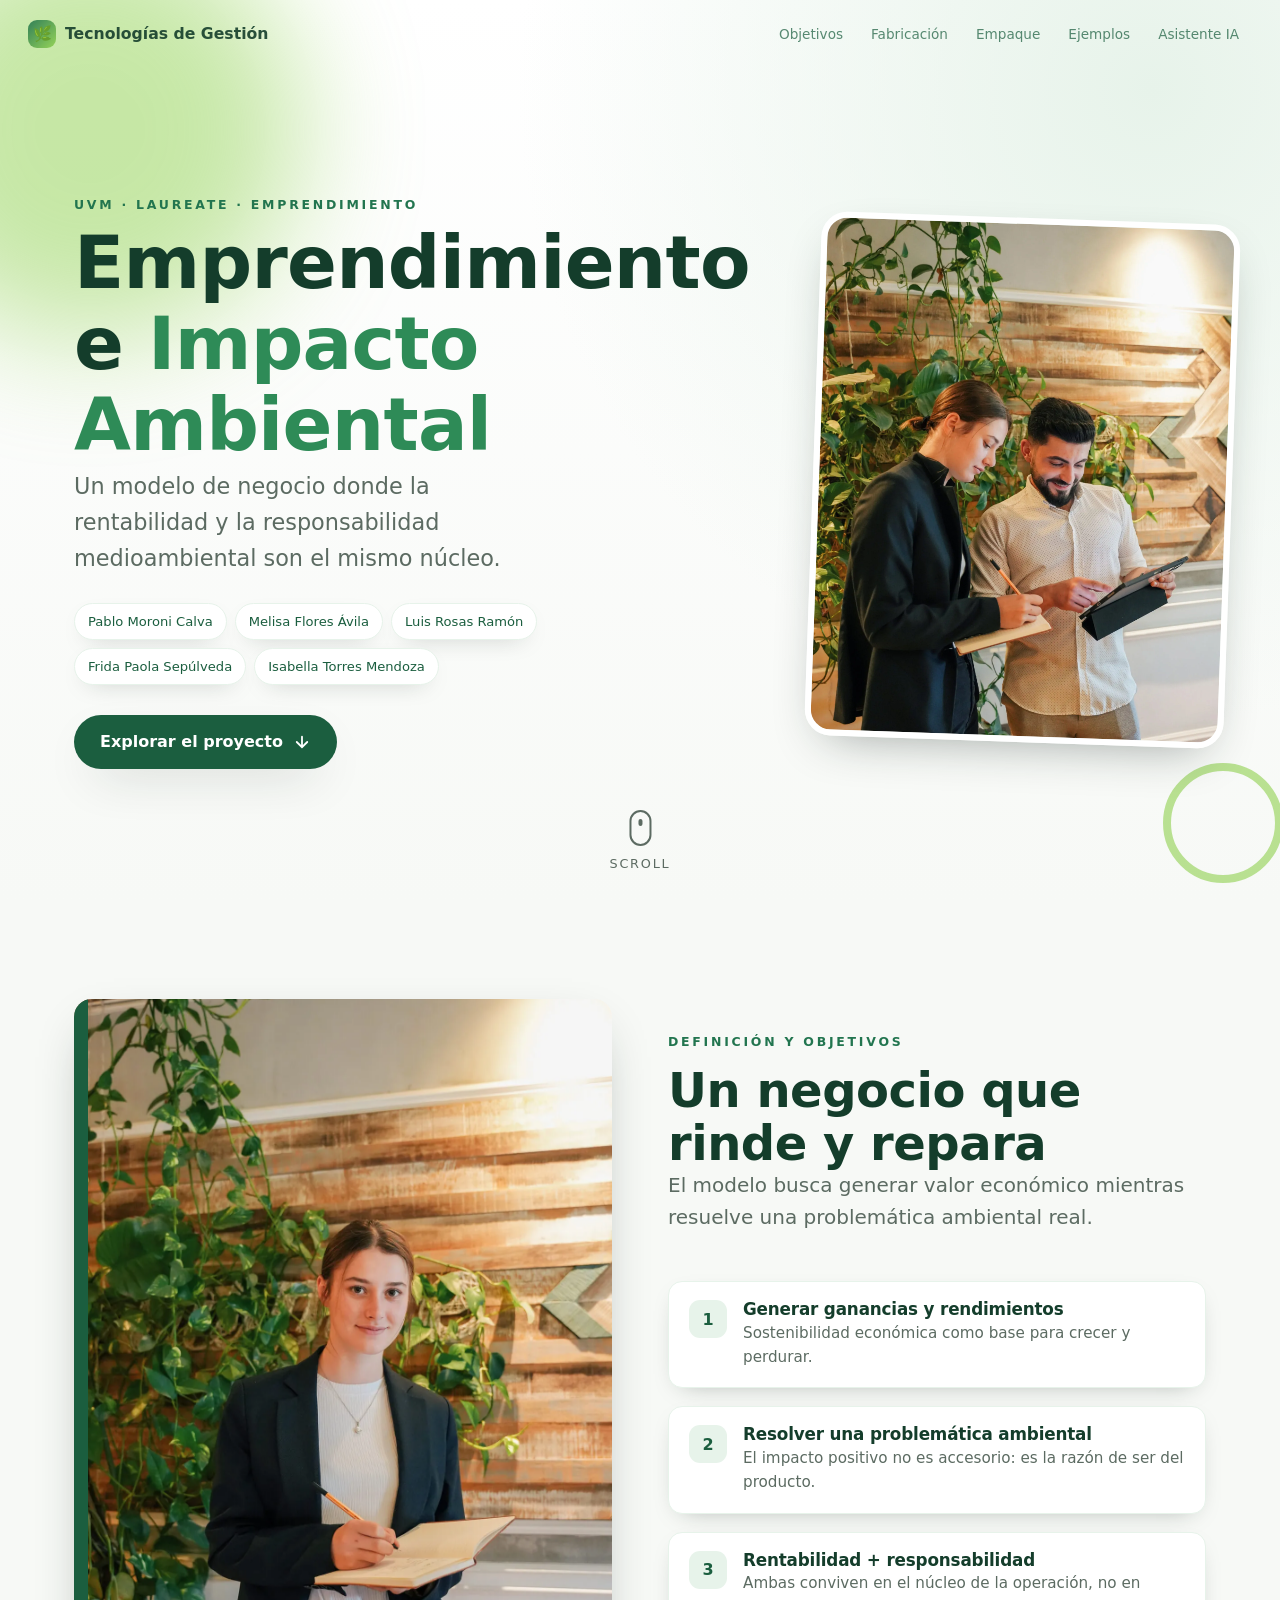
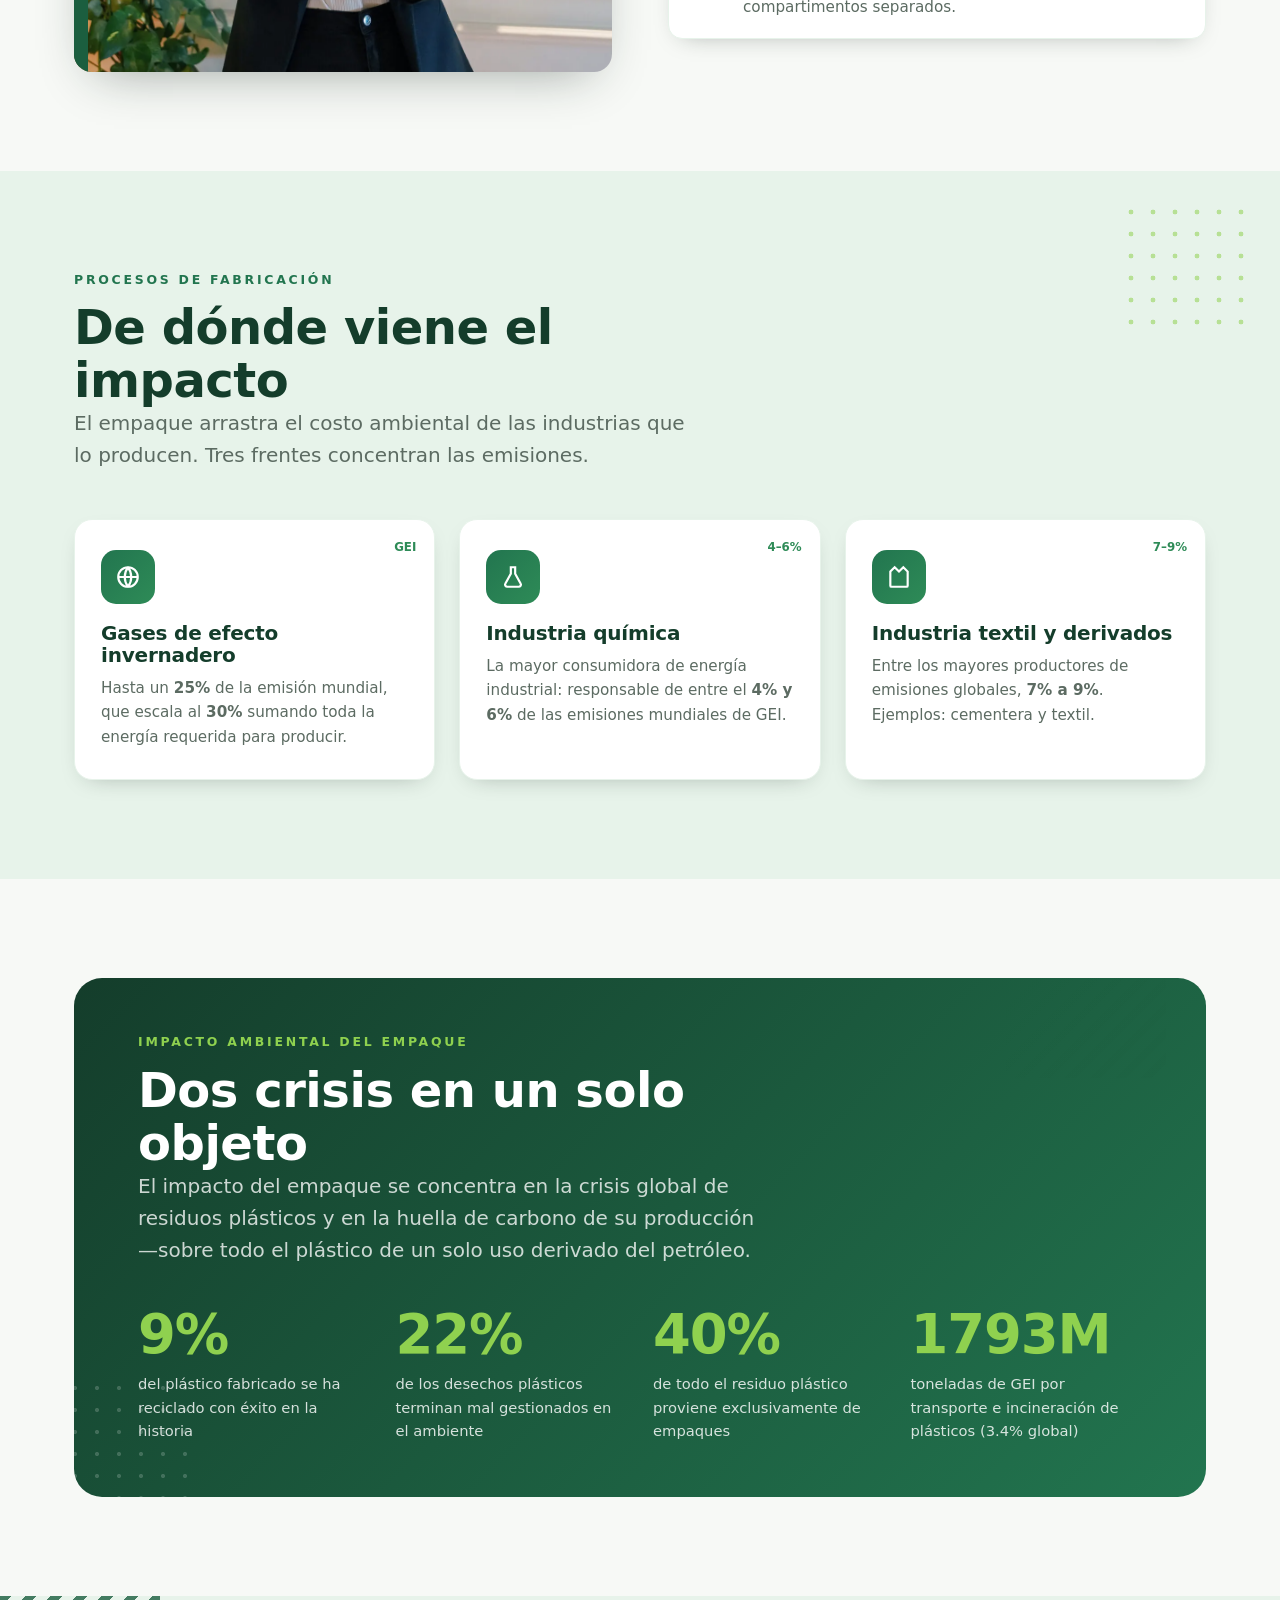
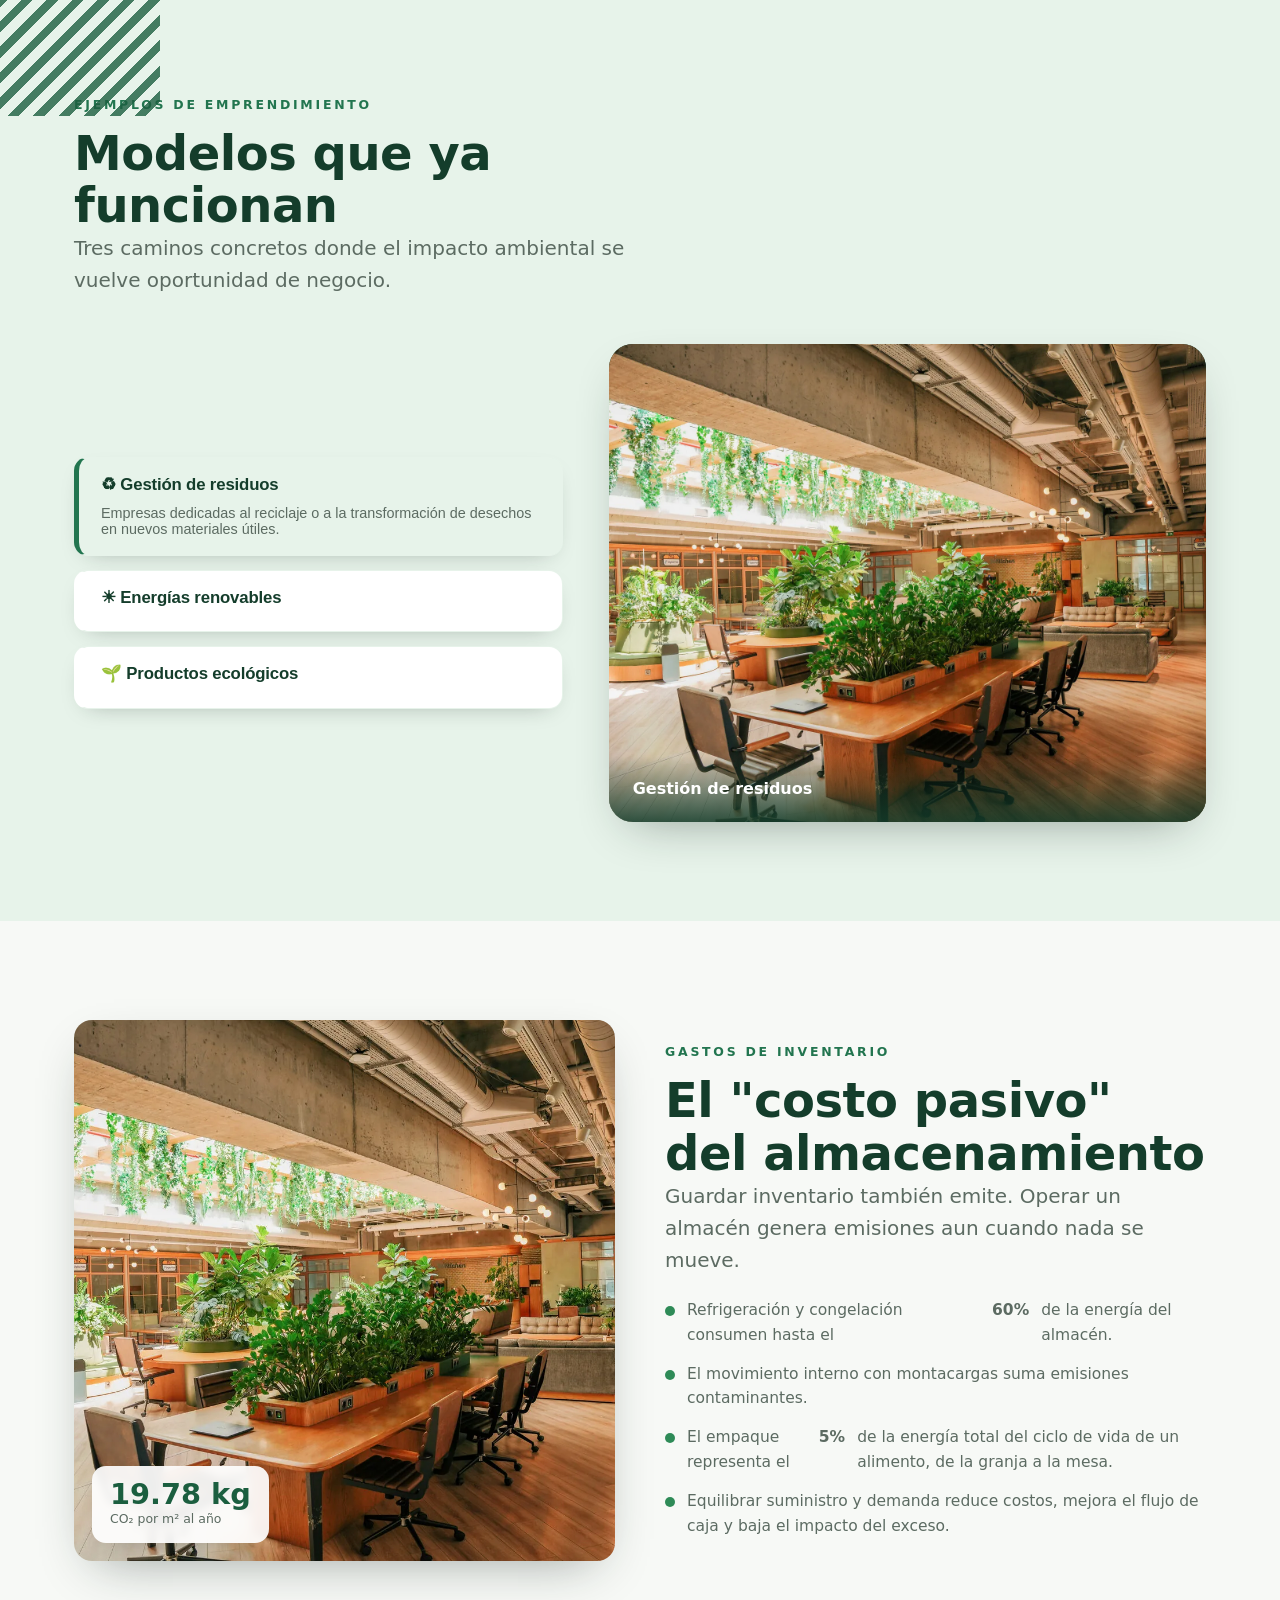
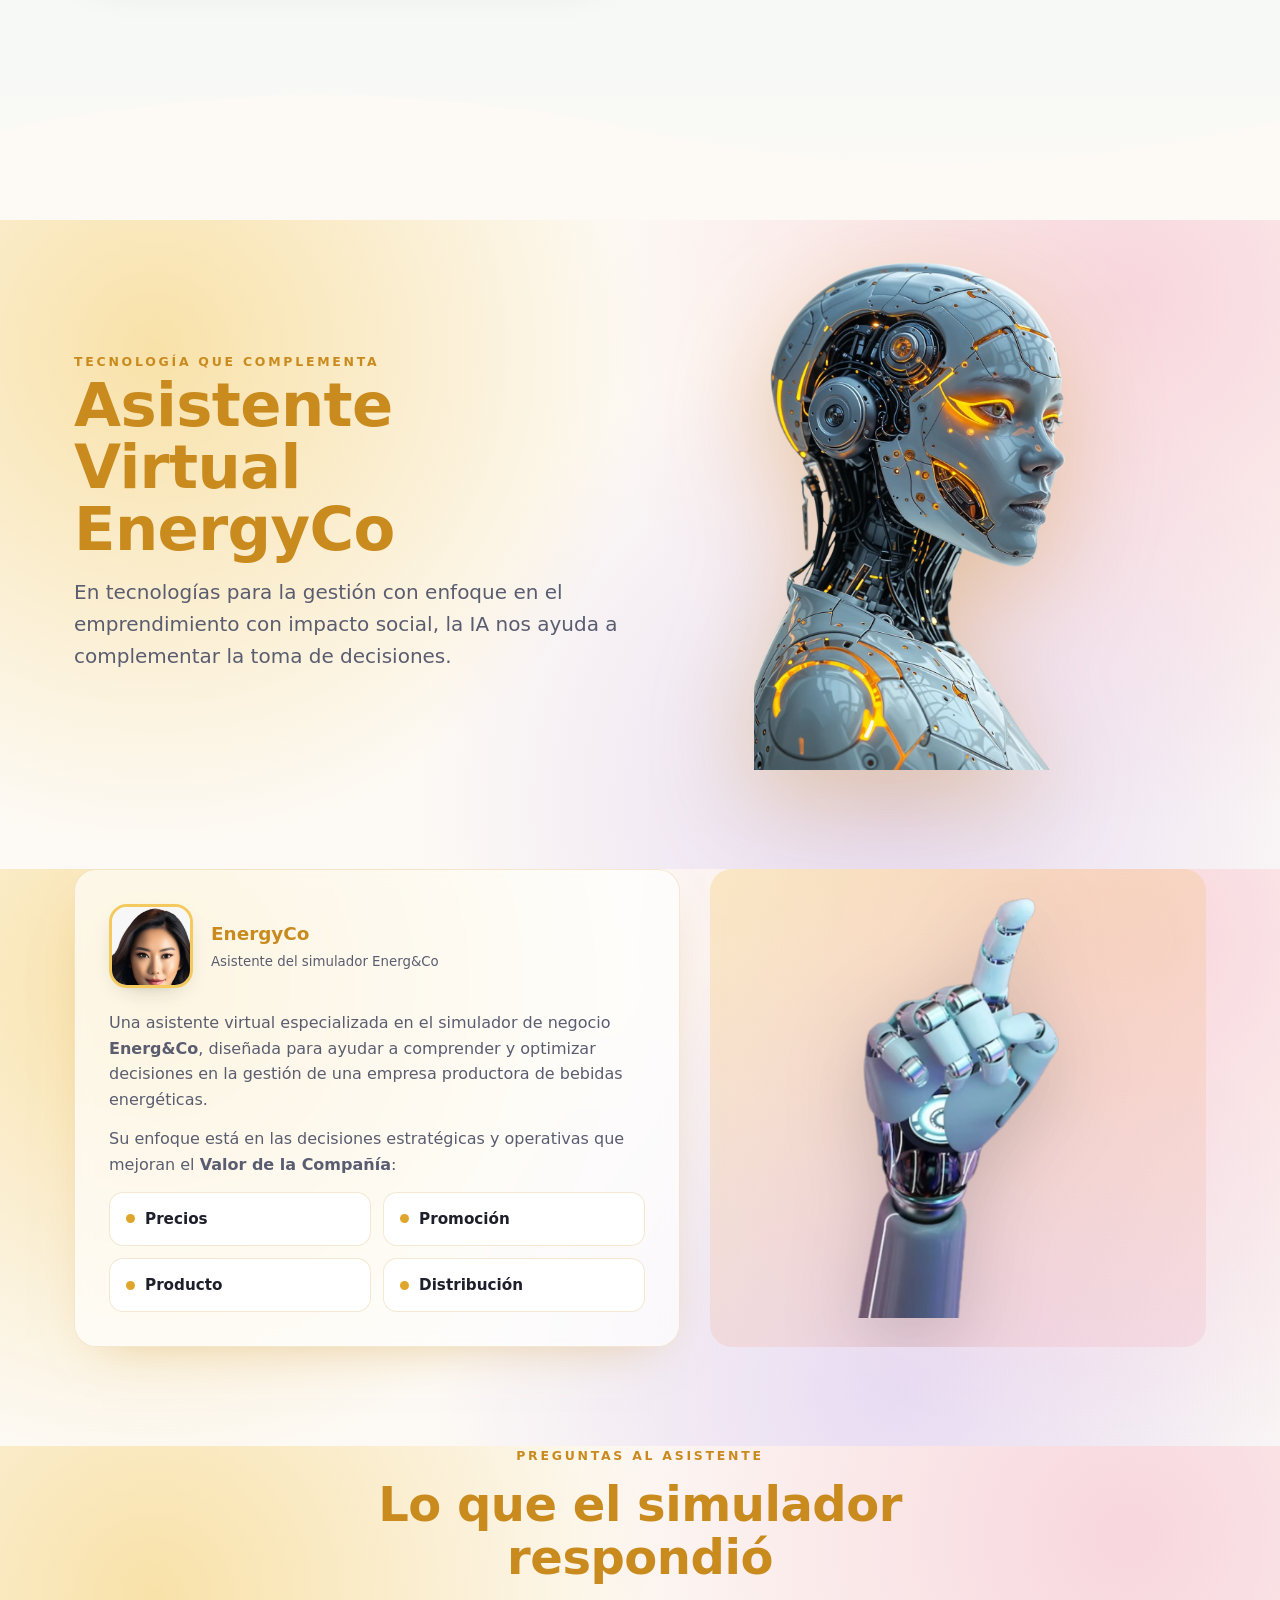
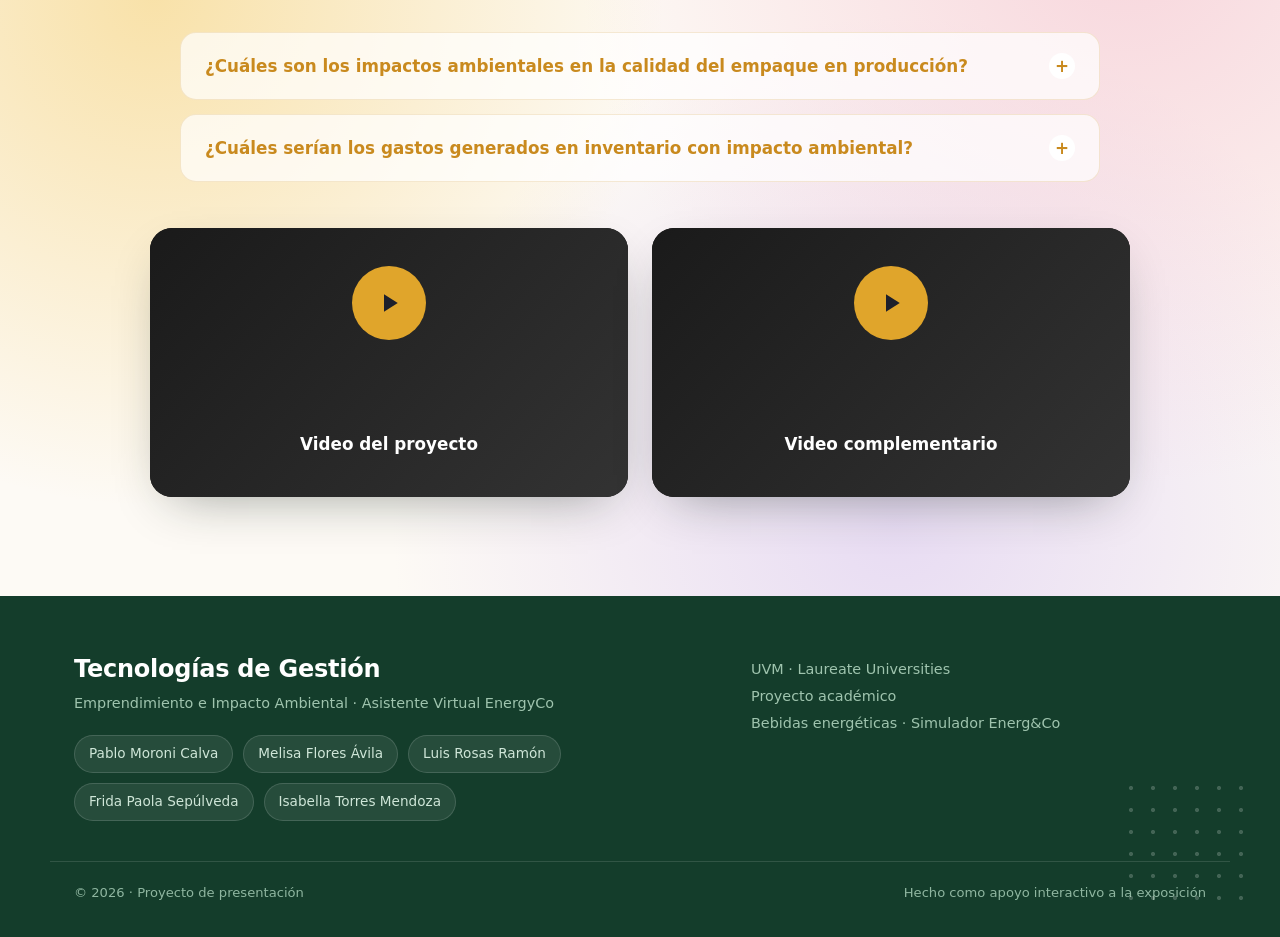
==== commit bc29fcc6: "fix: oculta el indicador de scroll en movil para evitar solapamiento" ====
--- a/index.html
+++ b/index.html
@@ -84,7 +84,7 @@
 .mouse::after{content:"";position:absolute;top:7px;left:50%;transform:translateX(-50%);width:4px;height:7px;border-radius:2px;background:var(--muted);animation:scrolly 1.6s infinite}
 @keyframes scrolly{0%{opacity:0;transform:translate(-50%,0)}40%{opacity:1}100%{opacity:0;transform:translate(-50%,12px)}}
 @media(max-width:880px){.hero{grid-template-columns:1fr;text-align:center;padding-top:110px}
-  .hero-text{padding-left:0;padding:0 24px}.team-chips{justify-content:center;margin-inline:auto}.hero-media{order:-1;min-height:auto;margin-top:10px}.hero-media .frame{transform:none;width:min(80%,320px)}.hero-media .ring{display:none}.hero-text .sub{margin-inline:auto}}
+  .hero-text{padding-left:0;padding:0 24px}.team-chips{justify-content:center;margin-inline:auto}.hero-media{order:-1;min-height:auto;margin-top:10px}.hero-media .frame{transform:none;width:min(80%,320px)}.hero-media .ring{display:none}.scroll-hint{display:none}.hero-text .sub{margin-inline:auto}}
 
 /* ===================== SECTION SHELL ===================== */
 .sec{padding:clamp(70px,11vh,120px) 0}
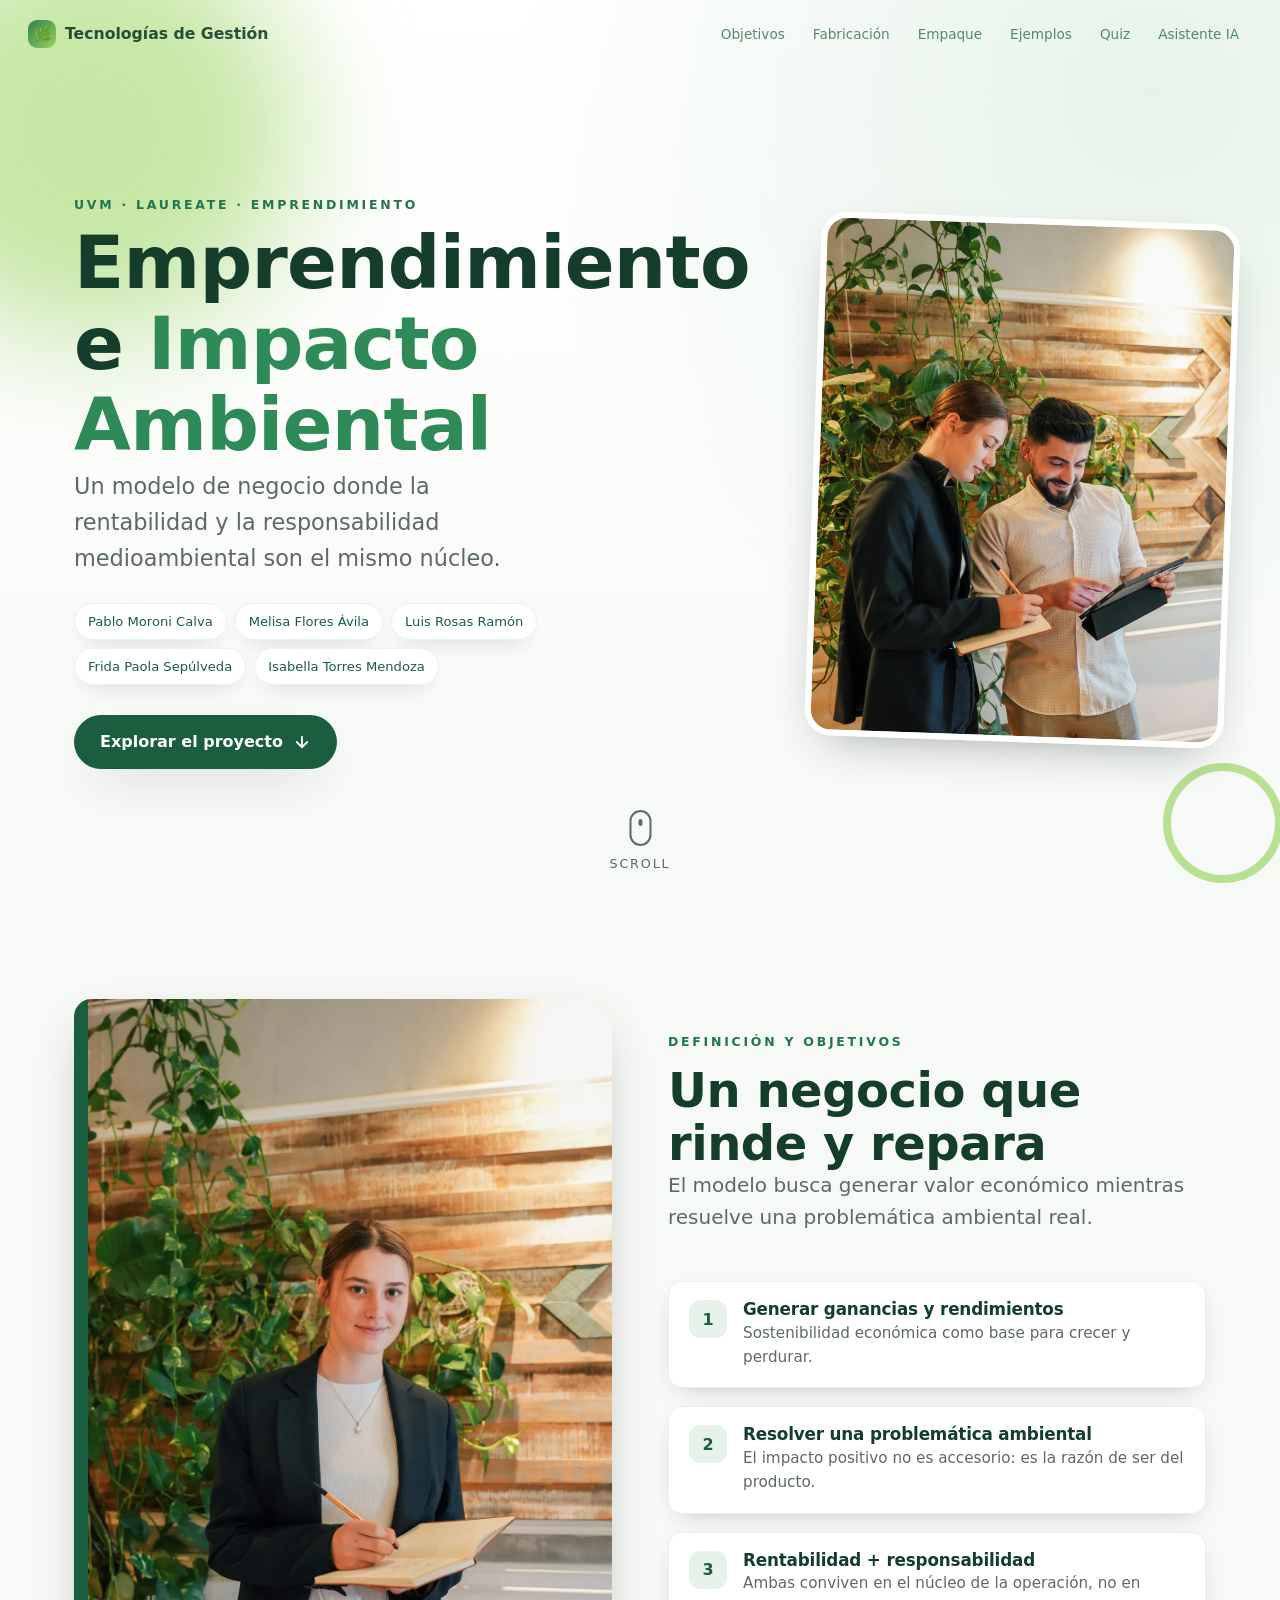
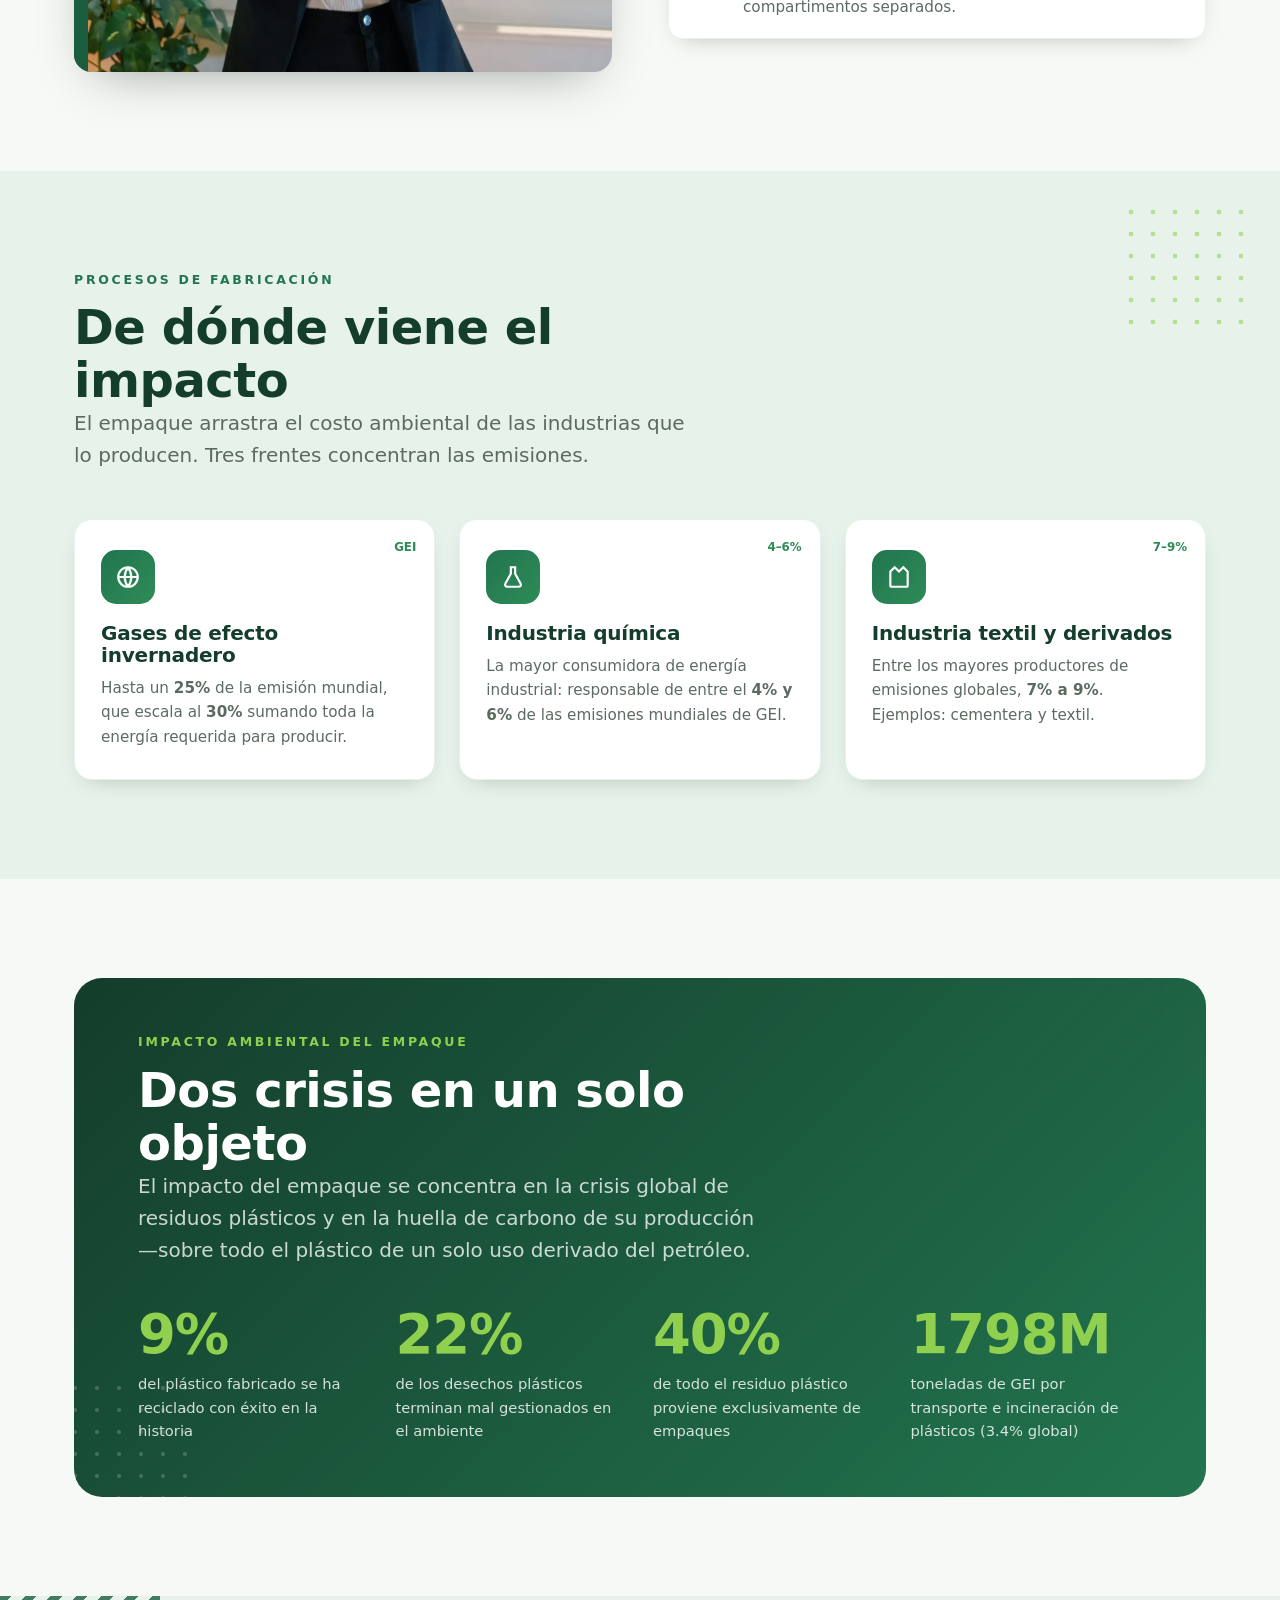
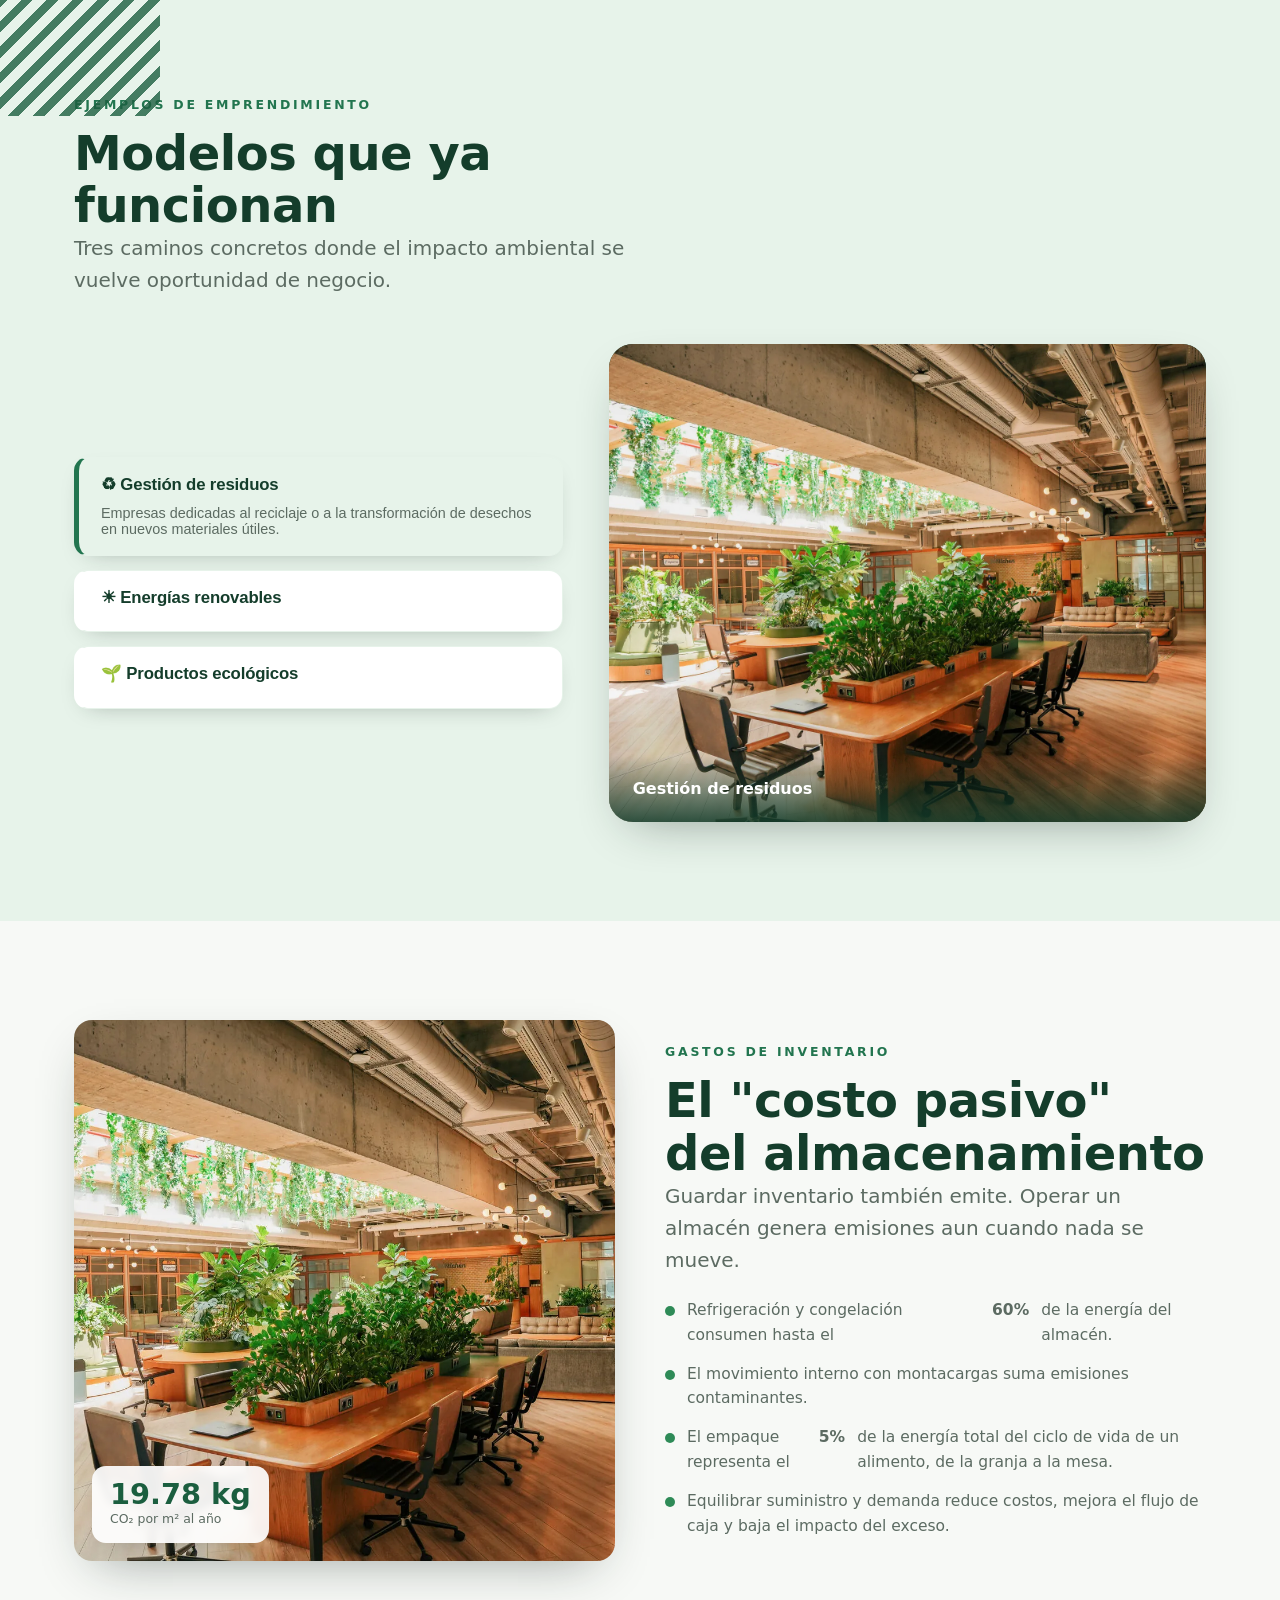
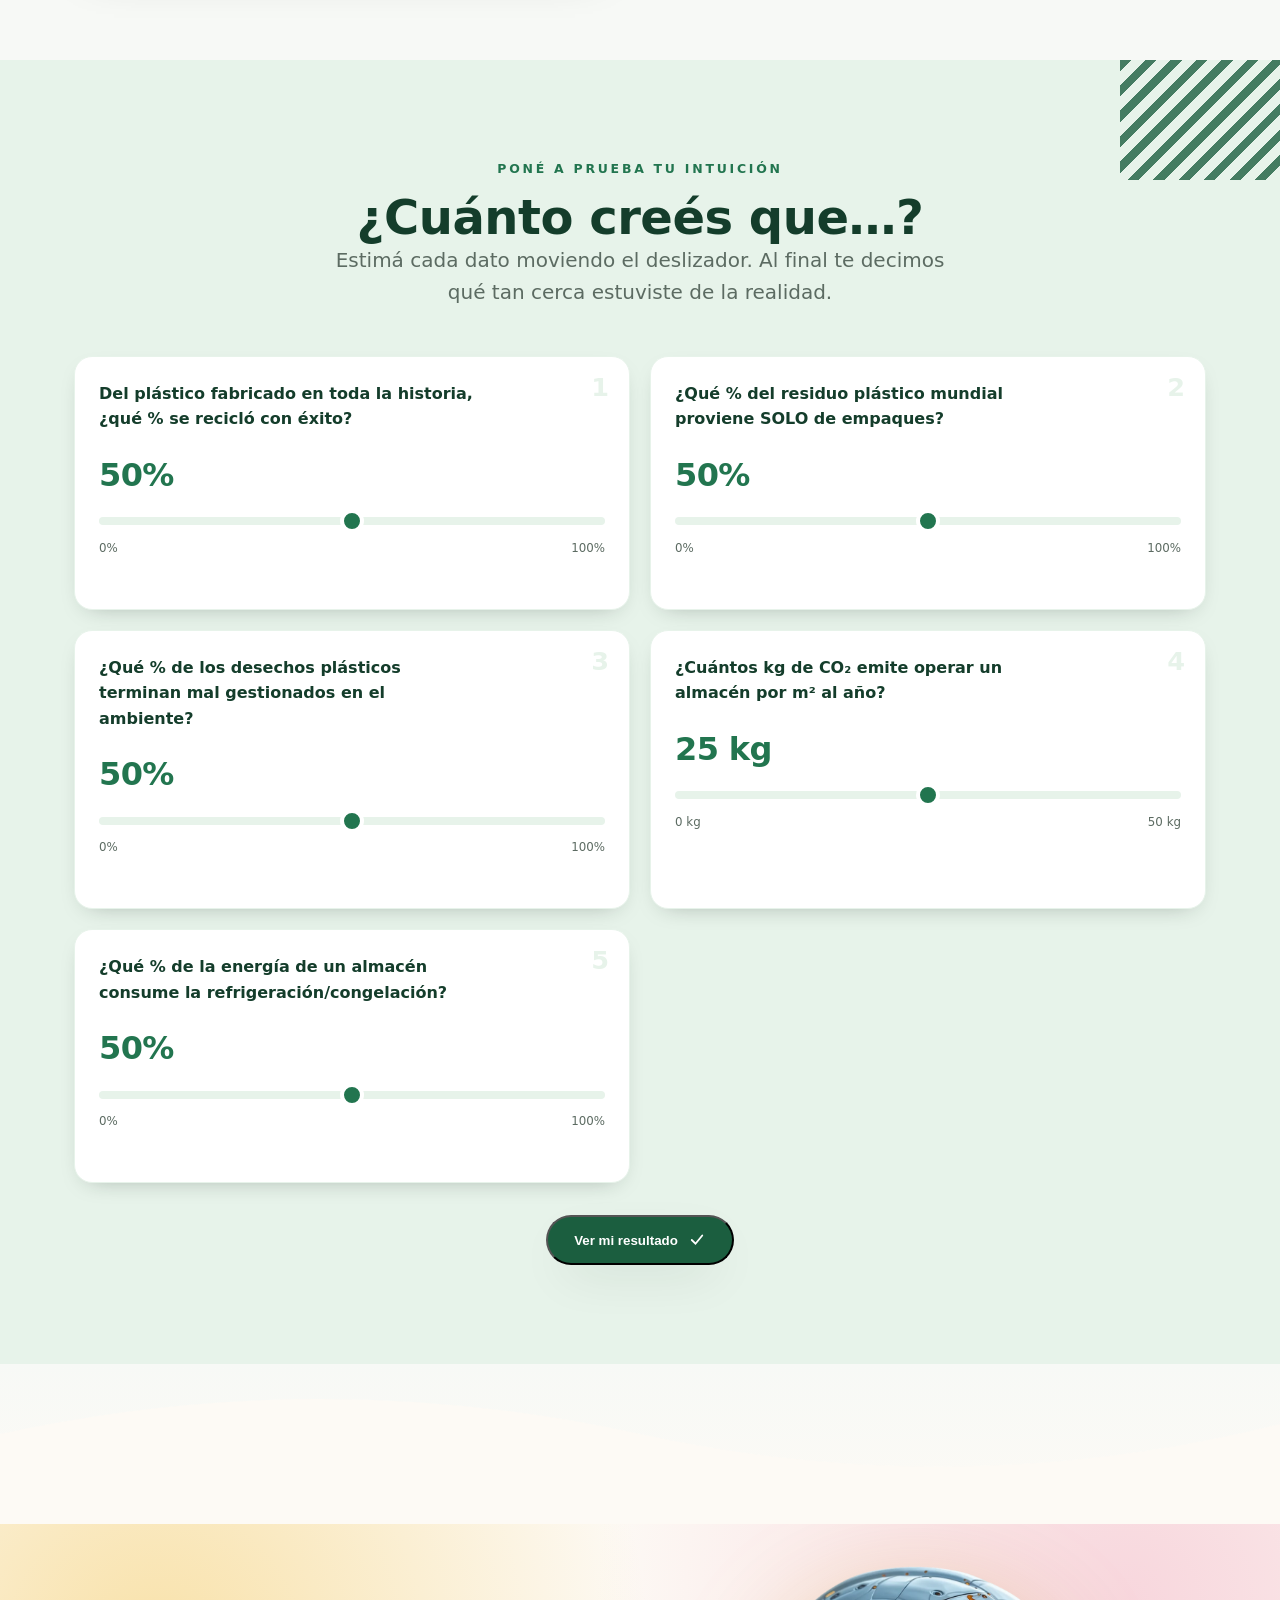
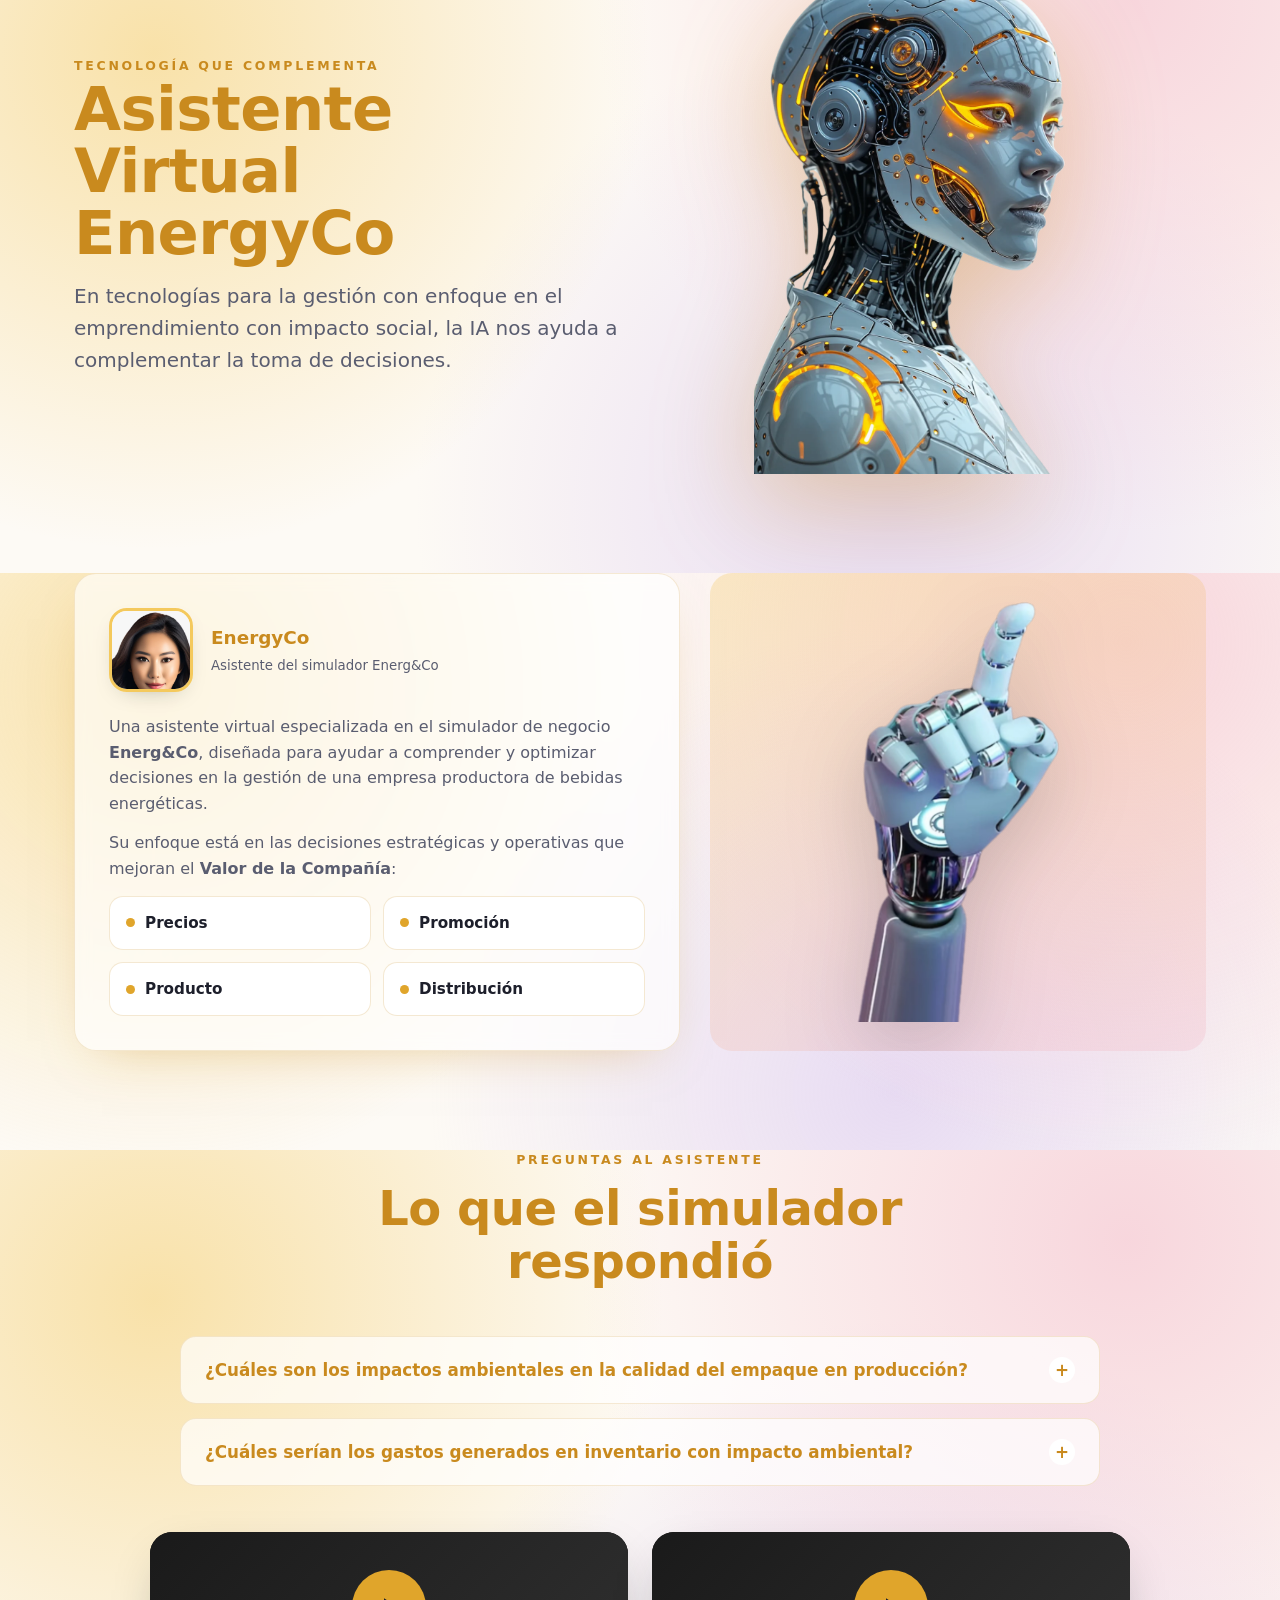
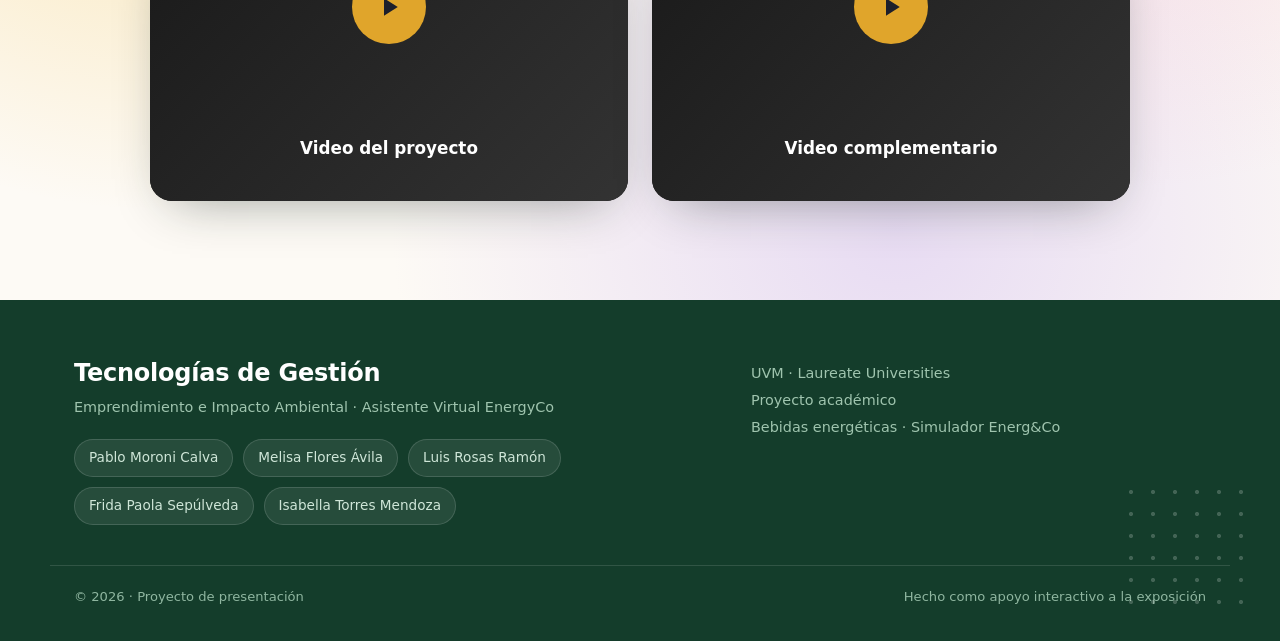
==== commit 3f16cf5e: "feat: agrega quiz interactivo de estimacion con puntaje por desvio" ====
--- a/index.html
+++ b/index.html
@@ -25,6 +25,7 @@
 html{scroll-behavior:smooth;overflow-x:clip}
 body{font-family:var(--ff);color:var(--ink);background:var(--paper);line-height:1.6;overflow-x:clip;-webkit-font-smoothing:antialiased}
 img{max-width:100%;display:block}
+[hidden]{display:none!important}
 a{color:inherit;text-decoration:none}
 .wrap{max-width:var(--maxw);margin:0 auto;padding:0 24px}
 section{position:relative}
@@ -157,6 +158,42 @@
 .feature ul li::before{content:"";flex:none;width:10px;height:10px;margin-top:8px;border-radius:50%;background:var(--green-500)}
 @media(max-width:820px){.feature{grid-template-columns:1fr;gap:30px}}
 
+/* ===================== QUIZ ===================== */
+.quiz-grid{display:grid;grid-template-columns:1fr 1fr;gap:20px;margin-bottom:32px}
+.qcard{background:#fff;border:1px solid var(--green-100);border-radius:var(--r);padding:24px 24px 20px;box-shadow:var(--shadow-sm);position:relative}
+.qcard .qnum{position:absolute;top:18px;right:20px;font-weight:800;color:var(--green-100);font-size:1.6rem;line-height:1}
+.qcard .qtext{font-weight:600;color:var(--green-900);max-width:34ch;margin-bottom:18px;min-height:3em}
+.qcard .qval{display:block;font-size:2rem;font-weight:800;color:var(--green-700);letter-spacing:-.02em;margin-bottom:6px}
+.qcard input[type=range]{-webkit-appearance:none;appearance:none;width:100%;height:8px;border-radius:999px;background:var(--green-100);outline:none;cursor:pointer}
+.qcard input[type=range]::-webkit-slider-thumb{-webkit-appearance:none;width:24px;height:24px;border-radius:50%;background:var(--green-700);border:4px solid #fff;box-shadow:var(--shadow-sm);cursor:pointer;transition:transform .15s}
+.qcard input[type=range]::-webkit-slider-thumb:hover{transform:scale(1.12)}
+.qcard input[type=range]::-moz-range-thumb{width:20px;height:20px;border-radius:50%;background:var(--green-700);border:4px solid #fff;cursor:pointer}
+.qcard input:disabled{opacity:.7}
+.qrange{display:flex;justify-content:space-between;font-size:.74rem;color:var(--muted);margin-top:6px}
+.qreveal{margin-top:16px;border-top:1px dashed var(--green-100);padding-top:14px;opacity:0;max-height:0;overflow:hidden;transition:opacity .5s,max-height .5s}
+.qreveal.show{opacity:1;max-height:160px}
+.qtrack{position:relative;height:6px;border-radius:999px;background:var(--green-100);margin:6px 0 30px}
+.qtrack .mk{position:absolute;top:50%;width:14px;height:14px;border-radius:50%;transform:translate(-50%,-50%);border:3px solid #fff;box-shadow:var(--shadow-sm)}
+.qtrack .mk b{position:absolute;top:14px;left:50%;transform:translateX(-50%);font-size:.66rem;font-weight:700;white-space:nowrap}
+.qtrack .mk-you{background:#9aa6a0}.qtrack .mk-you b{color:#7d8a83}
+.qtrack .mk-real{background:var(--green-700)}.qtrack .mk-real b{color:var(--green-700)}
+.qreveal .qres{font-size:.92rem;color:var(--muted)}
+.qreveal .qres b{color:var(--green-900)}
+.qreveal .qpts{float:right;font-weight:800;color:var(--green-700)}
+.quiz-actions{display:flex;gap:14px;justify-content:center;align-items:center}
+.quiz-reset{background:none;border:1px solid var(--green-300);color:var(--green-800);font-family:inherit;font-weight:600;padding:13px 22px;border-radius:999px;cursor:pointer;transition:.2s}
+.quiz-reset:hover{background:#fff}
+.quiz-result{display:flex;align-items:center;gap:28px;justify-content:center;margin-top:38px;flex-wrap:wrap;text-align:center}
+.score-ring{width:150px;height:150px;border-radius:50%;display:grid;place-items:center;background:conic-gradient(var(--green-500) var(--p,0%),var(--green-100) 0);transition:--p 1.2s ease;flex:none}
+.score-inner{width:118px;height:118px;border-radius:50%;background:#fff;display:grid;place-items:center;align-content:center;box-shadow:inset 0 2px 10px rgba(20,36,28,.06)}
+.score-inner span{font-size:2.6rem;font-weight:800;color:var(--green-900);line-height:1}
+.score-inner small{color:var(--muted);font-size:.8rem}
+.score-meta{text-align:left}
+.score-meta b{display:block;font-size:1.5rem;color:var(--green-900);margin-bottom:4px}
+.score-meta p{color:var(--muted);max-width:30ch}
+@property --p{syntax:'<percentage>';inherits:false;initial-value:0%}
+@media(max-width:820px){.quiz-grid{grid-template-columns:1fr}.score-meta{text-align:center}}
+
 /* ===================== AI TRANSITION + SECTION ===================== */
 .ai{background:
    radial-gradient(circle at 12% 20%,rgba(244,201,93,.5),transparent 40%),
@@ -238,6 +275,7 @@
     <li><a href="#fabricacion">Fabricación</a></li>
     <li><a href="#empaque">Empaque</a></li>
     <li><a href="#ejemplos">Ejemplos</a></li>
+    <li><a href="#quiz">Quiz</a></li>
     <li><a href="#asistente">Asistente IA</a></li>
   </ul>
 </nav>
@@ -391,6 +429,32 @@
         <li>El empaque representa el <b>5%</b> de la energía total del ciclo de vida de un alimento, de la granja a la mesa.</li>
         <li>Equilibrar suministro y demanda reduce costos, mejora el flujo de caja y baja el impacto del exceso.</li>
       </ul>
+    </div>
+  </div>
+</section>
+
+<!-- ============ QUIZ ============ -->
+<section class="sec quiz" id="quiz" style="background:var(--green-100)">
+  <span class="stripes" style="top:0;right:0"></span>
+  <div class="wrap">
+    <div class="sec-head reveal" style="text-align:center;margin-inline:auto">
+      <span class="eyebrow">Poné a prueba tu intuición</span>
+      <h2>¿Cuánto creés que…?</h2>
+      <p class="lead">Estimá cada dato moviendo el deslizador. Al final te decimos qué tan cerca estuviste de la realidad.</p>
+    </div>
+    <div class="quiz-grid reveal" id="quizGrid"></div>
+    <div class="quiz-actions">
+      <button id="quizReveal" class="cta">Ver mi resultado
+        <svg width="18" height="18" viewBox="0 0 24 24" fill="none" stroke="currentColor" stroke-width="2.4" stroke-linecap="round"><path d="M5 12l5 5 9-11"/></svg>
+      </button>
+      <button id="quizReset" class="quiz-reset" hidden>↺ Reintentar</button>
+    </div>
+    <div class="quiz-result" id="quizResult" hidden>
+      <div class="score-ring" id="scoreRing"><div class="score-inner"><span id="scoreNum">0</span><small id="scoreMax">/500</small></div></div>
+      <div class="score-meta">
+        <b id="scoreRank"></b>
+        <p id="scorePct"></p>
+      </div>
     </div>
   </div>
 </section>
@@ -574,6 +638,74 @@
     vw.innerHTML='<iframe src="'+vw.dataset.video+'?autoplay=1&rel=0" title="Video del proyecto" allow="autoplay; encrypted-media; picture-in-picture" allowfullscreen></iframe>';
   },{once:true});
 });
+
+/* ===== QUIZ "¿Cuánto creés que…?" ===== */
+const QUIZ=[
+  {q:"Del plástico fabricado en toda la historia, ¿qué % se recicló con éxito?",min:0,max:100,step:1,real:9,unit:"%"},
+  {q:"¿Qué % del residuo plástico mundial proviene SOLO de empaques?",min:0,max:100,step:1,real:40,unit:"%"},
+  {q:"¿Qué % de los desechos plásticos terminan mal gestionados en el ambiente?",min:0,max:100,step:1,real:22,unit:"%"},
+  {q:"¿Cuántos kg de CO₂ emite operar un almacén por m² al año?",min:0,max:50,step:0.5,real:19.78,unit:" kg"},
+  {q:"¿Qué % de la energía de un almacén consume la refrigeración/congelación?",min:0,max:100,step:1,real:60,unit:"%"}
+];
+const grid=document.getElementById('quizGrid');
+const fmt=(n,u)=> (Math.round(n*100)/100).toLocaleString('es')+u;
+QUIZ.forEach((it,i)=>{
+  const start=Math.round((it.min+it.max)/2);
+  const c=document.createElement('div');c.className='qcard';
+  c.innerHTML=`<span class="qnum">${i+1}</span>
+    <p class="qtext">${it.q}</p>
+    <output class="qval">${fmt(start,it.unit)}</output>
+    <input type="range" min="${it.min}" max="${it.max}" step="${it.step}" value="${start}">
+    <div class="qrange"><span>${it.min}${it.unit}</span><span>${it.max}${it.unit}</span></div>
+    <div class="qreveal"><div class="qtrack"></div><p class="qres"></p></div>`;
+  grid.appendChild(c);
+  const range=c.querySelector('input'),val=c.querySelector('.qval');
+  range.addEventListener('input',()=>val.textContent=fmt(+range.value,it.unit));
+  it._el={range,val,reveal:c.querySelector('.qreveal'),track:c.querySelector('.qtrack'),res:c.querySelector('.qres')};
+});
+
+const btnReveal=document.getElementById('quizReveal'),btnReset=document.getElementById('quizReset'),
+  resultBox=document.getElementById('quizResult'),scoreNum=document.getElementById('scoreNum'),
+  scoreMax=document.getElementById('scoreMax'),scoreRank=document.getElementById('scoreRank'),
+  scorePct=document.getElementById('scorePct'),scoreRing=document.getElementById('scoreRing');
+const MAXPTS=QUIZ.length*100;
+scoreMax.textContent='/'+MAXPTS;
+
+function rank(p){
+  if(p>=90)return["¡Experto ambiental! 🌍","Tu intuición sobre el impacto ambiental es afiladísima."];
+  if(p>=70)return["Muy buena intuición 👏","Le pegaste cerca en casi todo. Buen ojo para los datos."];
+  if(p>=50)return["Vas bien encaminado 🌱","Captaste la tendencia general; algunos datos te sorprendieron."];
+  if(p>=30)return["A seguir aprendiendo 📚","La realidad ambiental suele ser más dura de lo que parece."];
+  return["La realidad sorprende 😮","Estos números casi nunca son intuitivos: por eso vale la pena mostrarlos."];
+}
+
+btnReveal.addEventListener('click',()=>{
+  let total=0;
+  QUIZ.forEach(it=>{
+    const g=+it._el.range.value,err=Math.abs(g-it.real),range=it.max-it.min;
+    const pts=Math.max(0,Math.round(100*(1-err/range)));total+=pts;
+    it._el.range.disabled=true;
+    const pYou=((g-it.min)/range)*100,pReal=((it.real-it.min)/range)*100;
+    it._el.track.innerHTML=`<span class="mk mk-you" style="left:${pYou}%"><b>vos ${fmt(g,it.unit)}</b></span>`+
+      `<span class="mk mk-real" style="left:${pReal}%"><b>real ${fmt(it.real,it.unit)}</b></span>`;
+    it._el.res.innerHTML=`<span class="qpts">${pts}/100</span>Te desviaste <b>${fmt(err,it.unit)}</b> del valor real.`;
+    it._el.reveal.classList.add('show');
+  });
+  const pct=Math.round(total/MAXPTS*100),[r,desc]=rank(pct);
+  resultBox.hidden=false;btnReset.hidden=false;btnReveal.hidden=true;
+  scoreRank.textContent=r;scorePct.textContent=`${pct}% de acierto · ${desc}`;
+  scoreRing.style.setProperty('--p',pct+'%');
+  // count up score
+  const t0=performance.now();
+  (function step(t){const k=Math.min((t-t0)/1200,1);scoreNum.textContent=Math.round(total*(1-Math.pow(1-k,3)));if(k<1)requestAnimationFrame(step);})(t0);
+  resultBox.scrollIntoView({behavior:'smooth',block:'center'});
+});
+
+btnReset.addEventListener('click',()=>{
+  QUIZ.forEach(it=>{const s=Math.round((it.min+it.max)/2);it._el.range.disabled=false;it._el.range.value=s;it._el.val.textContent=fmt(s,it.unit);it._el.reveal.classList.remove('show');it._el.track.innerHTML='';it._el.res.innerHTML='';});
+  resultBox.hidden=true;btnReset.hidden=true;btnReveal.hidden=false;scoreRing.style.setProperty('--p','0%');
+  document.getElementById('quiz').scrollIntoView({behavior:'smooth',block:'start'});
+});
 </script>
 </body>
 </html>
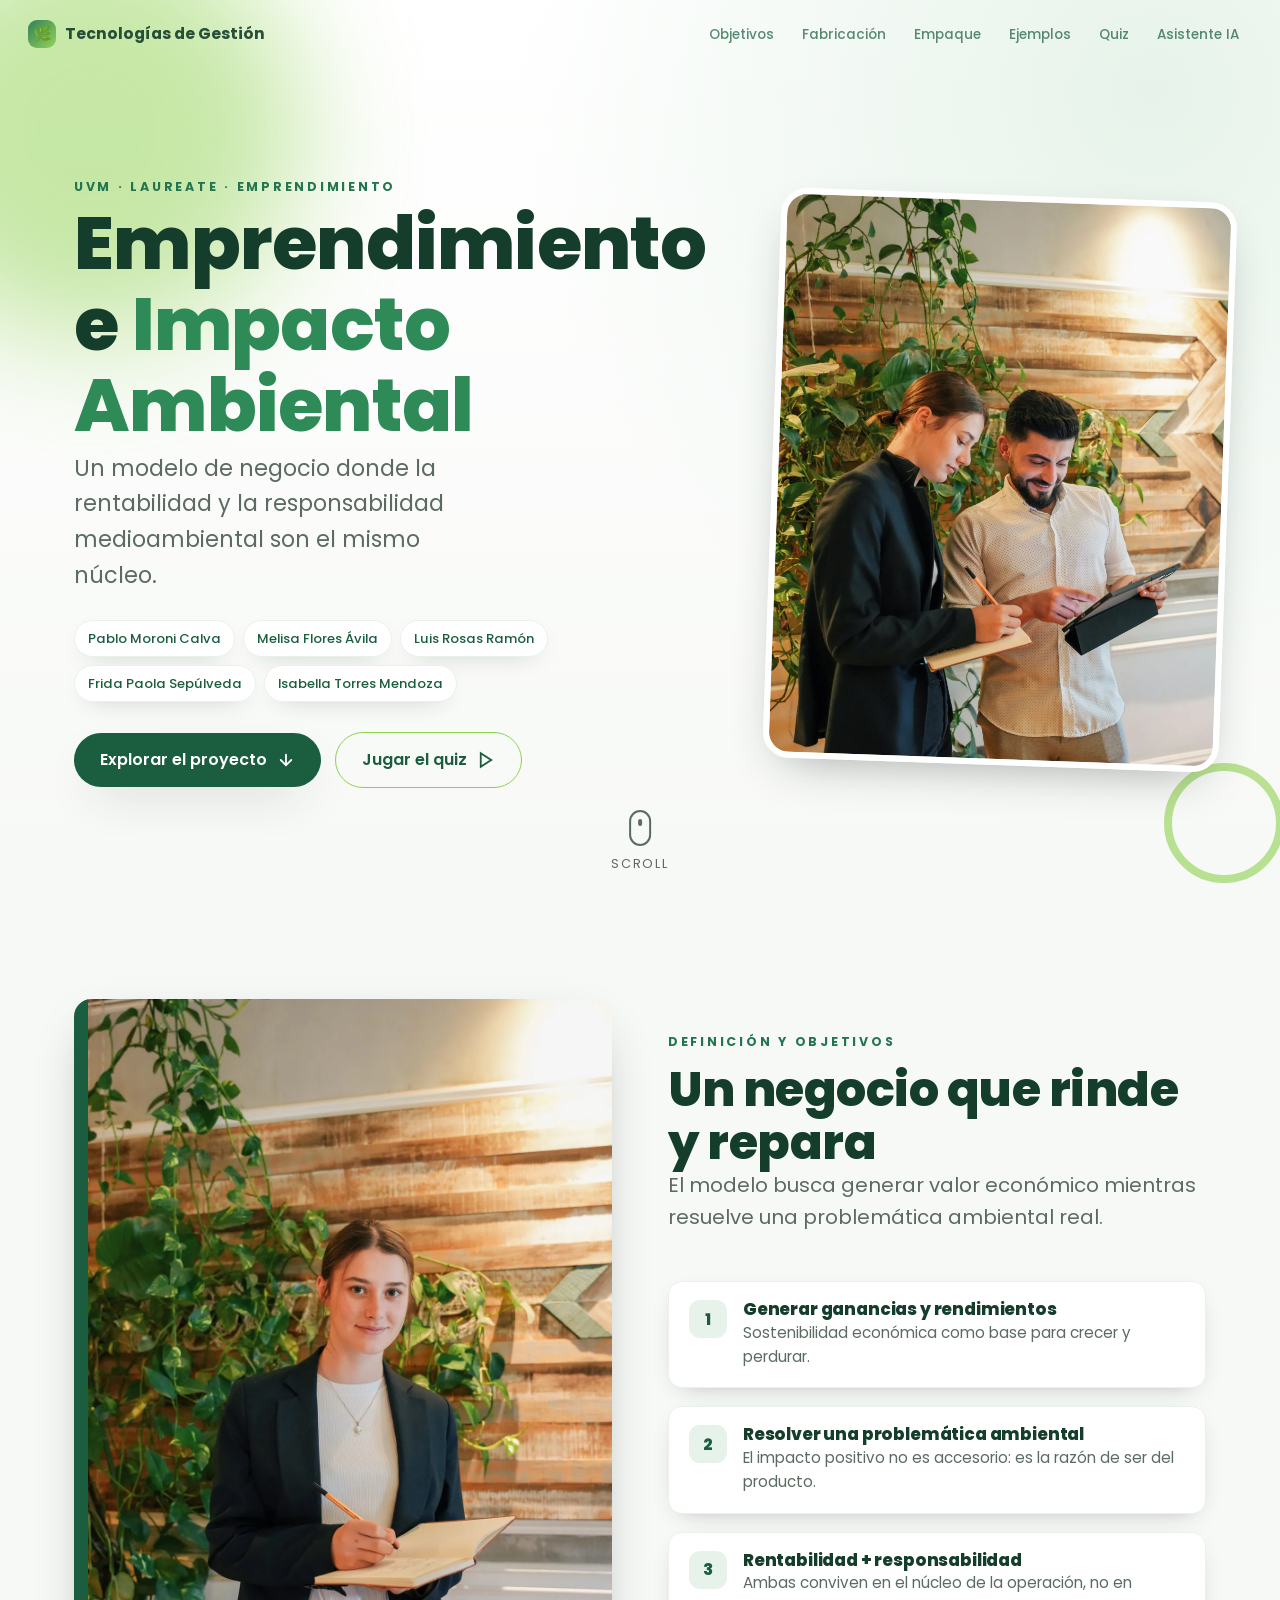
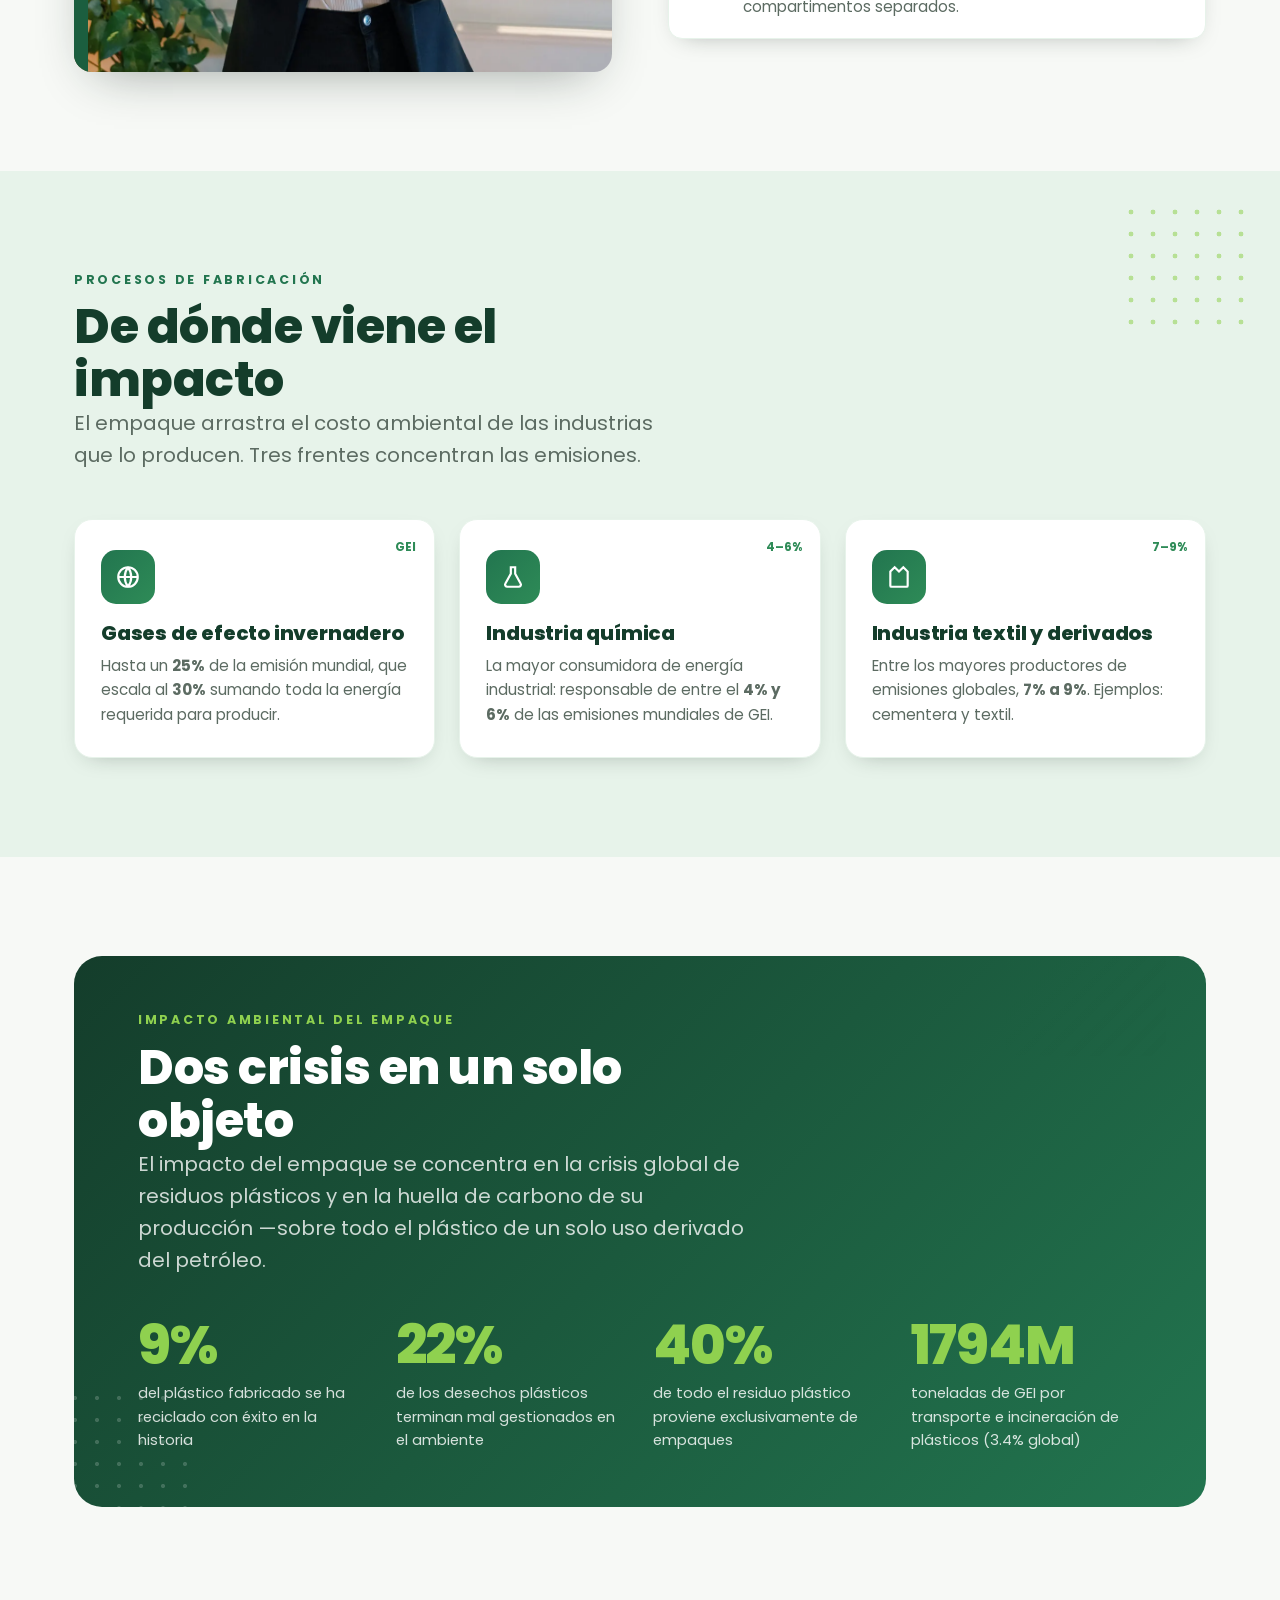
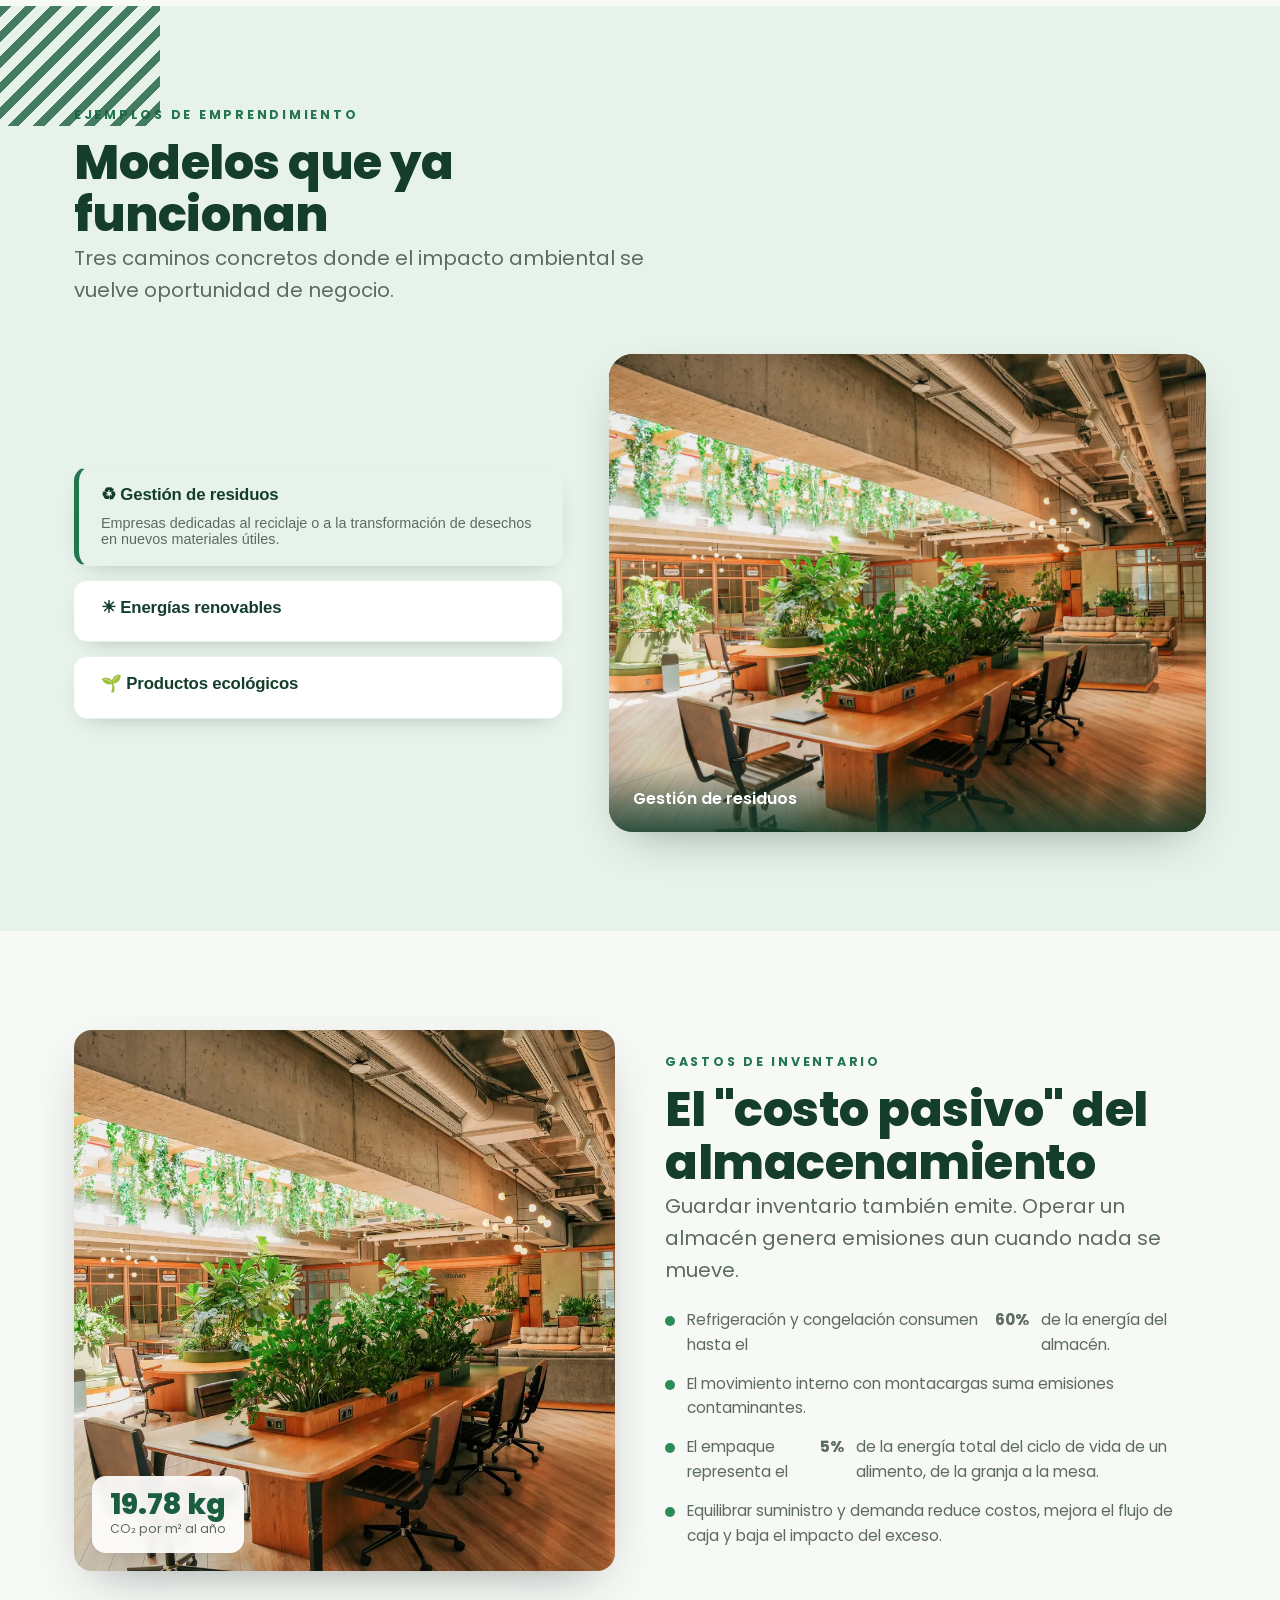
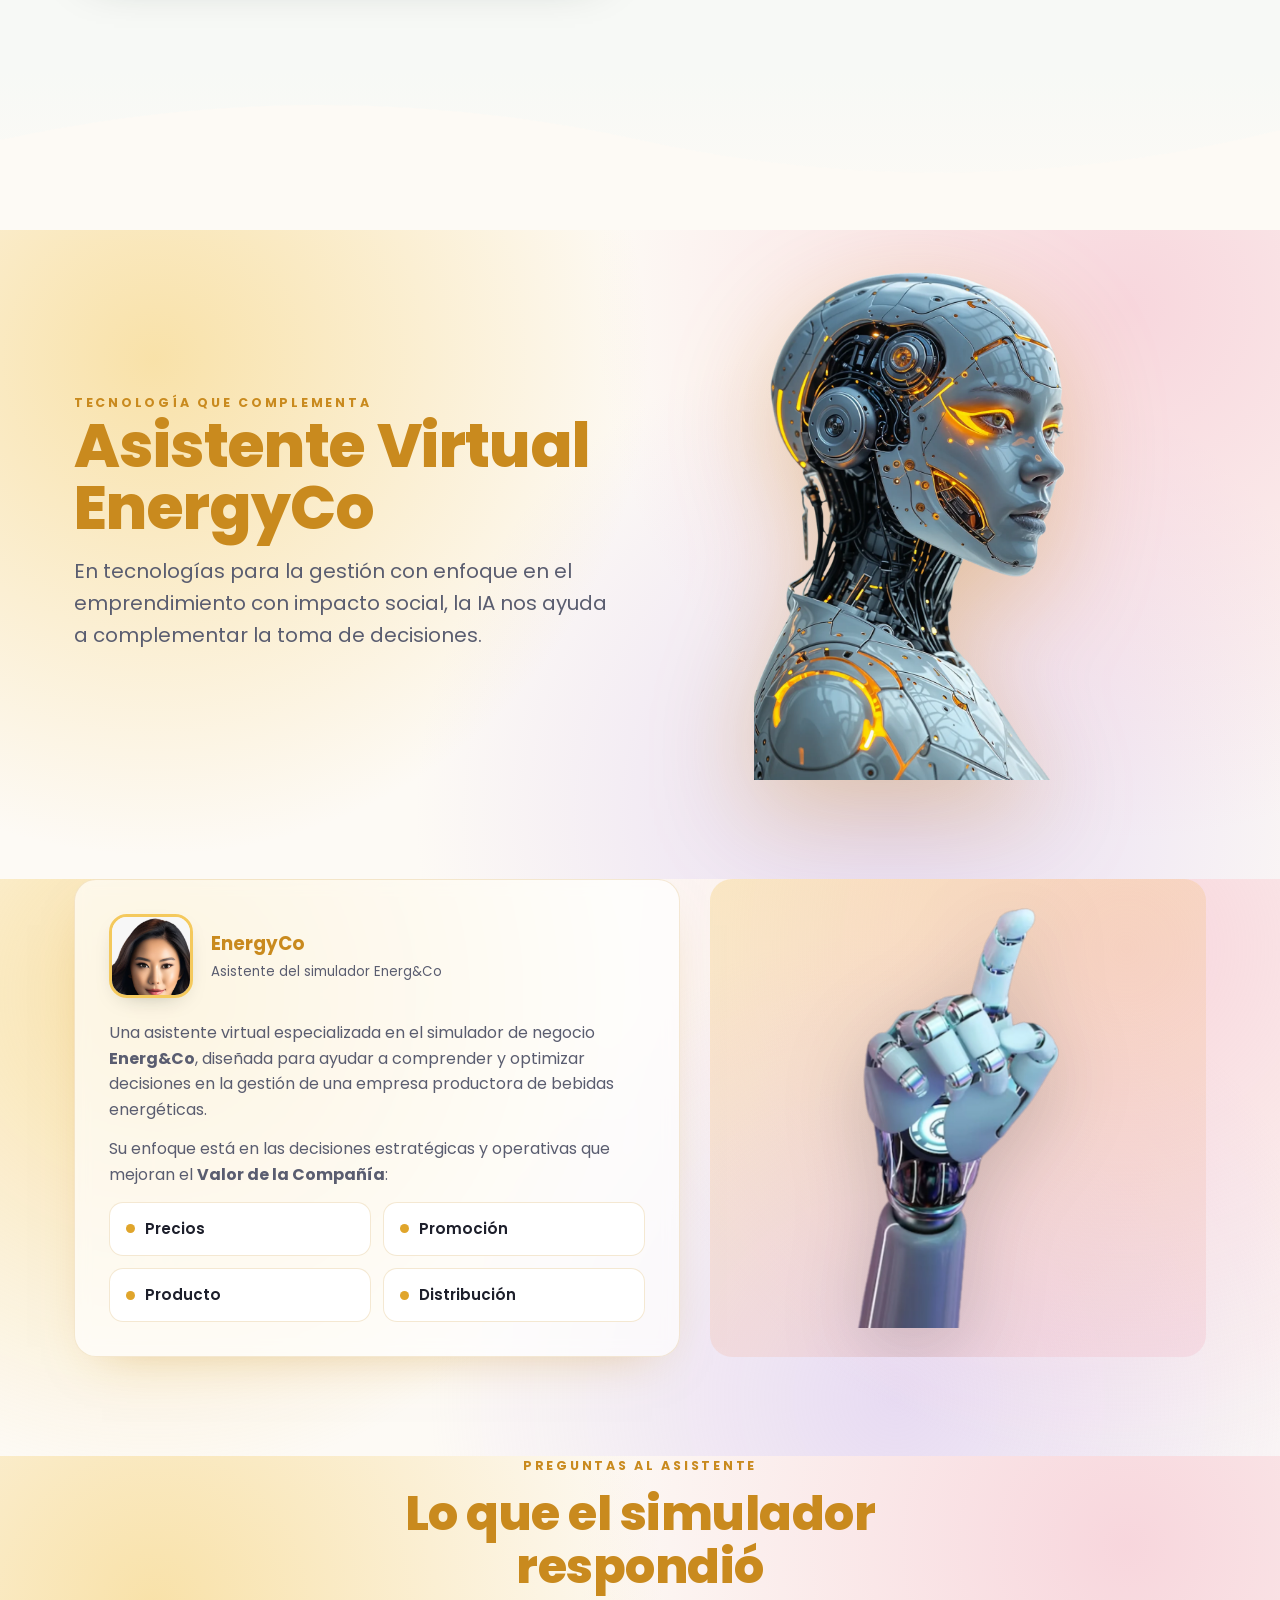
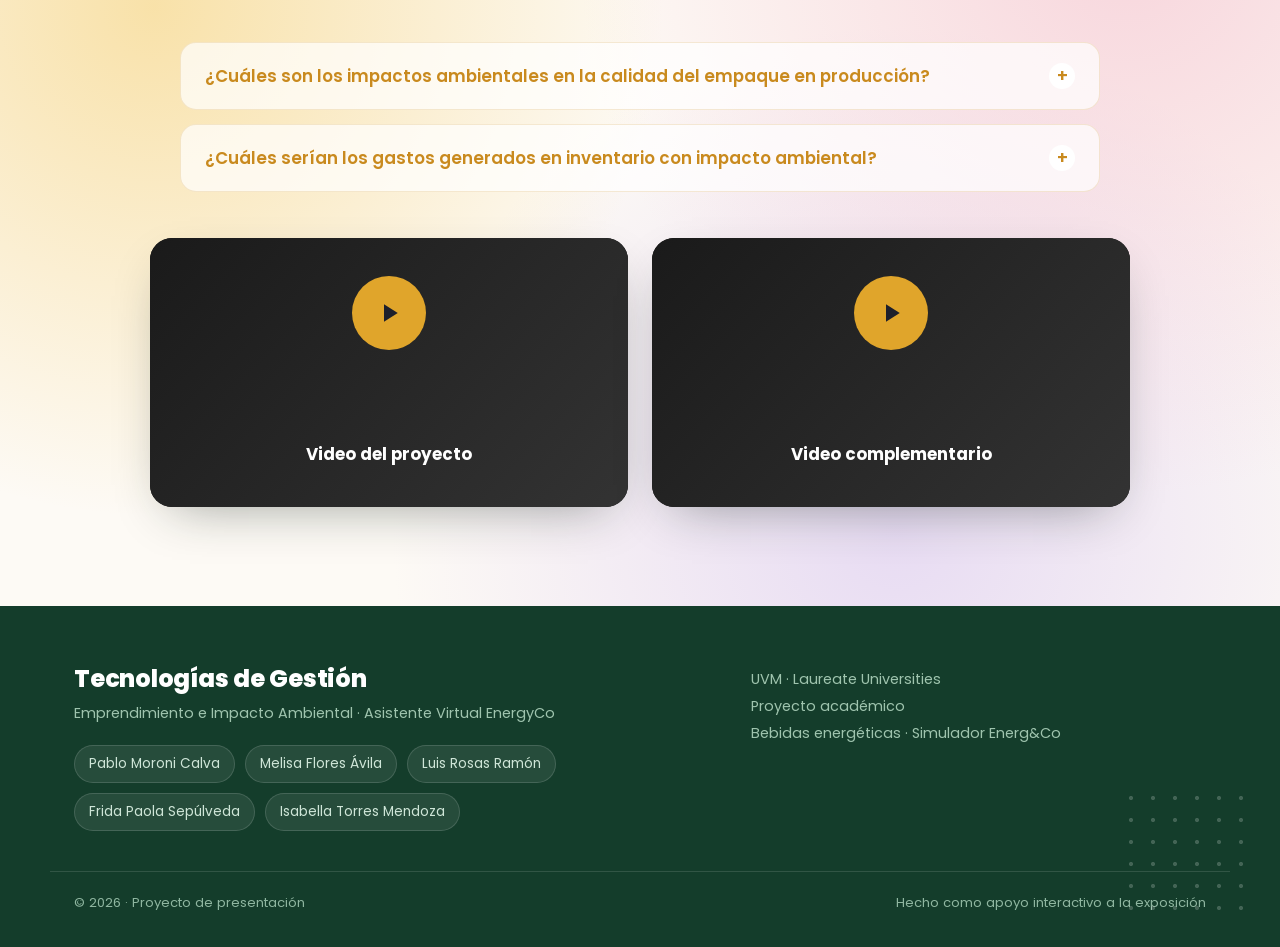
==== commit ab1e13be: "refactor: mueve el quiz a su propia pagina, extrae CSS compartido y neutraliza el espanol" ====
--- a/index.html
+++ b/index.html
@@ -5,265 +5,7 @@
 <meta name="viewport" content="width=device-width, initial-scale=1.0">
 <title>Emprendimiento e Impacto Ambiental — Tecnologías de Gestión</title>
 <meta name="description" content="Proyecto de Tecnologías de Gestión: emprendimiento con impacto ambiental y el asistente virtual EnergyCo.">
-<style>
-/* ===================== TOKENS ===================== */
-:root{
-  --green-900:#143d2b; --green-800:#1b5e3f; --green-700:#22754f;
-  --green-500:#2e8b57; --green-300:#8fd14f; --green-100:#e7f3ea;
-  --ink:#14241c; --muted:#5c6b62; --paper:#f7f9f6; --white:#ffffff;
-  --amber-600:#c98a1e; --amber-500:#e0a52b; --amber-300:#f4c95d;
-  --pink-300:#f3b9c9; --violet-300:#cdb6f0;
-  --ai-ink:#1d1f2b; --ai-muted:#5a5d70; --ai-paper:#fdfaf5;
-  --maxw:1180px; --r:18px; --shadow:0 18px 50px -22px rgba(20,36,28,.45);
-  --shadow-sm:0 8px 24px -14px rgba(20,36,28,.4);
-  --ff:'Poppins',system-ui,-apple-system,Segoe UI,Roboto,Helvetica,Arial,sans-serif;
-}
-@import url('https://fonts.googleapis.com/css2?family=Poppins:wght@300;400;500;600;700;800&display=swap');
-
-/* ===================== BASE ===================== */
-*{box-sizing:border-box;margin:0;padding:0}
-html{scroll-behavior:smooth;overflow-x:clip}
-body{font-family:var(--ff);color:var(--ink);background:var(--paper);line-height:1.6;overflow-x:clip;-webkit-font-smoothing:antialiased}
-img{max-width:100%;display:block}
-[hidden]{display:none!important}
-a{color:inherit;text-decoration:none}
-.wrap{max-width:var(--maxw);margin:0 auto;padding:0 24px}
-section{position:relative}
-.eyebrow{font-size:.78rem;letter-spacing:.22em;text-transform:uppercase;font-weight:700;color:var(--green-700)}
-h1,h2,h3{line-height:1.1;font-weight:800;letter-spacing:-.01em}
-h2{font-size:clamp(1.9rem,4.5vw,3rem);color:var(--green-900)}
-h3{font-size:1.25rem}
-p.lead{font-size:clamp(1.05rem,2vw,1.25rem);color:var(--muted)}
-
-/* ===================== DECOR ===================== */
-.dotgrid{position:absolute;width:130px;height:130px;background-image:radial-gradient(var(--green-300) 2.4px,transparent 2.6px);background-size:22px 22px;opacity:.55;z-index:0;pointer-events:none}
-.stripes{position:absolute;width:160px;height:120px;background:repeating-linear-gradient(135deg,var(--green-800) 0 8px,transparent 8px 18px);opacity:.8;z-index:0;pointer-events:none}
-.blob{position:absolute;border-radius:50%;filter:blur(60px);opacity:.5;z-index:0;pointer-events:none}
-
-/* ===================== PROGRESS + NAV ===================== */
-#progress{position:fixed;top:0;left:0;height:4px;width:0;background:linear-gradient(90deg,var(--green-500),var(--green-300));z-index:120;transition:background .6s}
-nav{position:fixed;top:0;left:0;right:0;z-index:110;display:flex;align-items:center;justify-content:space-between;
-  padding:20px 28px;background:transparent;border-bottom:1px solid transparent;transition:padding .35s,background .35s,border-color .35s,box-shadow .35s}
-nav.scrolled{padding:11px 28px;background:rgba(247,249,246,.66);backdrop-filter:blur(14px) saturate(1.15);border-bottom-color:rgba(20,36,28,.06);box-shadow:0 8px 30px -22px rgba(20,36,28,.55)}
-nav .brand{display:flex;align-items:center;gap:9px;font-weight:700;color:var(--green-900);font-size:.98rem;opacity:.9;transition:opacity .3s}
-nav.scrolled .brand{opacity:1}
-nav .brand .leaf{width:28px;height:28px;border-radius:9px;background:linear-gradient(135deg,var(--green-700),var(--green-300));display:grid;place-items:center;color:#fff;font-size:.95rem}
-nav ul{display:flex;gap:2px;list-style:none}
-nav ul a{padding:8px 13px;border-radius:999px;font-size:.85rem;font-weight:500;color:var(--green-800);opacity:.72;transition:.2s}
-nav ul a:hover{opacity:1;background:rgba(46,139,87,.1)}
-body.ai-mode #progress{background:linear-gradient(90deg,var(--amber-500),var(--pink-300))}
-body.ai-mode nav.scrolled{background:rgba(253,250,245,.68)}
-body.ai-mode nav .brand{color:var(--amber-600)}
-body.ai-mode nav .brand .leaf{background:linear-gradient(135deg,var(--amber-600),var(--amber-300))}
-body.ai-mode nav ul a{color:var(--amber-600)}
-body.ai-mode nav ul a:hover{background:rgba(224,165,43,.14)}
-.navtoggle{display:none}
-@media(max-width:820px){nav ul{display:none}}
-
-/* ===================== HERO ===================== */
-.hero{min-height:100vh;display:grid;grid-template-columns:1.05fr .95fr;align-items:center;gap:40px;
-  padding:120px 0 60px;background:
-   radial-gradient(circle at 90% 10%,var(--green-100),transparent 45%),
-   linear-gradient(180deg,#fff, var(--paper))}
-.hero .wrap{display:contents}
-.hero-text{padding-left:max(24px,calc((100vw - var(--maxw))/2 + 24px));position:relative;z-index:2}
-.hero-text h1{font-size:clamp(2.6rem,6vw,4.6rem);color:var(--green-900);margin:.4rem 0 .2rem}
-.hero-text h1 .accent{color:var(--green-500)}
-.hero-text .sub{font-size:clamp(1.05rem,2.2vw,1.4rem);color:var(--muted);max-width:30ch;margin-bottom:26px}
-.team-chips{display:flex;flex-wrap:wrap;gap:8px;margin-bottom:30px;max-width:34rem}
-.team-chips span{background:#fff;border:1px solid var(--green-100);color:var(--green-800);font-size:.82rem;font-weight:500;padding:7px 13px;border-radius:999px;box-shadow:var(--shadow-sm)}
-.cta{display:inline-flex;align-items:center;gap:10px;background:var(--green-800);color:#fff;font-weight:600;padding:14px 26px;border-radius:999px;box-shadow:var(--shadow);transition:transform .25s,box-shadow .25s}
-.cta:hover{transform:translateY(-3px)}
-.cta svg{transition:transform .25s}.cta:hover svg{transform:translateY(3px)}
-.hero-media{position:relative;height:100%;min-height:60vh;display:grid;place-items:center;z-index:1}
-.hero-media .frame{position:relative;width:min(90%,460px);aspect-ratio:4/5;border-radius:26px;overflow:hidden;box-shadow:var(--shadow);
-  border:6px solid #fff;transform:rotate(2deg)}
-.hero-media .frame img{width:100%;height:100%;object-fit:cover}
-.hero-media .ring{position:absolute;inset:auto -6% -6% auto;width:120px;height:120px;border:8px solid var(--green-300);border-radius:50%;opacity:.6;z-index:-1}
-.scroll-hint{position:absolute;bottom:26px;left:50%;transform:translateX(-50%);color:var(--muted);font-size:.8rem;letter-spacing:.14em;text-transform:uppercase;display:flex;flex-direction:column;align-items:center;gap:8px}
-.mouse{width:22px;height:36px;border:2px solid var(--muted);border-radius:12px;position:relative}
-.mouse::after{content:"";position:absolute;top:7px;left:50%;transform:translateX(-50%);width:4px;height:7px;border-radius:2px;background:var(--muted);animation:scrolly 1.6s infinite}
-@keyframes scrolly{0%{opacity:0;transform:translate(-50%,0)}40%{opacity:1}100%{opacity:0;transform:translate(-50%,12px)}}
-@media(max-width:880px){.hero{grid-template-columns:1fr;text-align:center;padding-top:110px}
-  .hero-text{padding-left:0;padding:0 24px}.team-chips{justify-content:center;margin-inline:auto}.hero-media{order:-1;min-height:auto;margin-top:10px}.hero-media .frame{transform:none;width:min(80%,320px)}.hero-media .ring{display:none}.scroll-hint{display:none}.hero-text .sub{margin-inline:auto}}
-
-/* ===================== SECTION SHELL ===================== */
-.sec{padding:clamp(70px,11vh,120px) 0}
-.sec-head{max-width:60ch;margin-bottom:48px}
-.sec-head .eyebrow{margin-bottom:12px;display:block}
-
-/* reveal */
-.reveal{opacity:0;transform:translateY(34px);transition:opacity .7s cubic-bezier(.2,.7,.2,1),transform .7s cubic-bezier(.2,.7,.2,1)}
-.reveal.in{opacity:1;transform:none}
-.reveal.d1{transition-delay:.08s}.reveal.d2{transition-delay:.16s}.reveal.d3{transition-delay:.24s}.reveal.d4{transition-delay:.32s}
-
-/* ===================== OBJETIVOS (split) ===================== */
-.split{display:grid;grid-template-columns:1fr 1fr;gap:56px;align-items:center}
-.split .media{position:relative;border-radius:var(--r);overflow:hidden;box-shadow:var(--shadow);aspect-ratio:4/5}
-.split .media img{width:100%;height:100%;object-fit:cover}
-.split .media::before{content:"";position:absolute;left:0;top:0;bottom:0;width:14px;background:var(--green-800);z-index:2}
-.goals{list-style:none;display:grid;gap:18px;margin-top:28px}
-.goals li{display:flex;gap:16px;align-items:flex-start;background:#fff;border:1px solid var(--green-100);border-radius:14px;padding:18px 20px;box-shadow:var(--shadow-sm)}
-.goals .num{flex:none;width:38px;height:38px;border-radius:11px;background:var(--green-100);color:var(--green-800);font-weight:800;display:grid;place-items:center}
-.goals h3{color:var(--green-900);font-size:1.05rem;margin-bottom:2px}
-.goals p{color:var(--muted);font-size:.95rem}
-@media(max-width:820px){.split{grid-template-columns:1fr;gap:34px}}
-
-/* ===================== STAT BAND ===================== */
-.statband{background:linear-gradient(135deg,var(--green-900),var(--green-700));color:#fff;border-radius:28px;padding:54px clamp(24px,5vw,64px);position:relative;overflow:hidden}
-.statband h2{color:#fff}
-.statband .lead{color:rgba(255,255,255,.78)}
-.stat-grid{display:grid;grid-template-columns:repeat(4,1fr);gap:26px;margin-top:42px}
-.stat{position:relative;z-index:2}
-.stat .big{font-size:clamp(2.4rem,5vw,3.4rem);font-weight:800;line-height:1;color:var(--green-300);letter-spacing:-.02em}
-.stat .lbl{margin-top:10px;font-size:.92rem;color:rgba(255,255,255,.82)}
-.statband .stripes{top:-20px;right:40px;opacity:.18}
-.statband .dotgrid{bottom:-10px;left:-10px;opacity:.18;background-image:radial-gradient(#fff 2px,transparent 2.2px)}
-@media(max-width:820px){.stat-grid{grid-template-columns:repeat(2,1fr);gap:30px 18px}}
-
-/* ===================== PILLARS (fabricación) ===================== */
-.pillars{display:grid;grid-template-columns:repeat(3,1fr);gap:24px}
-.pillar{background:#fff;border:1px solid var(--green-100);border-radius:var(--r);padding:30px 26px;box-shadow:var(--shadow-sm);transition:transform .3s,box-shadow .3s;position:relative;overflow:hidden}
-.pillar:hover{transform:translateY(-6px);box-shadow:var(--shadow)}
-.pillar .ic{width:54px;height:54px;border-radius:15px;background:linear-gradient(135deg,var(--green-700),var(--green-500));display:grid;place-items:center;color:#fff;margin-bottom:18px}
-.pillar h3{color:var(--green-900);margin-bottom:10px}
-.pillar p{color:var(--muted);font-size:.95rem}
-.pillar .tag{position:absolute;top:18px;right:18px;font-size:.74rem;font-weight:700;color:var(--green-500)}
-@media(max-width:820px){.pillars{grid-template-columns:1fr}}
-
-/* ===================== EXAMPLES (tabs) ===================== */
-.examples{display:grid;grid-template-columns:.9fr 1.1fr;gap:46px;align-items:center}
-.ex-tabs{display:grid;gap:14px}
-.ex-tab{text-align:left;background:#fff;border:1px solid var(--green-100);border-left:5px solid transparent;border-radius:14px;padding:18px 22px;cursor:pointer;transition:.25s;box-shadow:var(--shadow-sm)}
-.ex-tab:hover{border-left-color:var(--green-300)}
-.ex-tab.active{border-left-color:var(--green-700);background:var(--green-100)}
-.ex-tab h3{color:var(--green-900);font-size:1.05rem;display:flex;align-items:center;gap:10px}
-.ex-tab p{color:var(--muted);font-size:.9rem;margin-top:6px;max-height:0;overflow:hidden;opacity:0;transition:.35s}
-.ex-tab.active p{max-height:120px;opacity:1;margin-top:10px}
-.ex-visual{position:relative;border-radius:24px;overflow:hidden;aspect-ratio:5/4;box-shadow:var(--shadow);background:var(--green-900)}
-.ex-visual img{width:100%;height:100%;object-fit:cover;position:absolute;inset:0;opacity:0;transform:scale(1.08);transition:opacity .6s,transform .6s}
-.ex-visual img.show{opacity:1;transform:scale(1)}
-.ex-visual .cap{position:absolute;left:0;right:0;bottom:0;padding:20px 24px;background:linear-gradient(180deg,transparent,rgba(20,61,43,.85));color:#fff;font-weight:600;z-index:2}
-@media(max-width:820px){.examples{grid-template-columns:1fr;gap:28px}.ex-visual{order:-1}}
-
-/* ===================== COSTO PASIVO (feature) ===================== */
-.feature{display:grid;grid-template-columns:1fr 1fr;gap:50px;align-items:center}
-.feature .media{border-radius:var(--r);overflow:hidden;box-shadow:var(--shadow);aspect-ratio:1/1;position:relative}
-.feature .media img{width:100%;height:100%;object-fit:cover}
-.feature .badge{position:absolute;left:18px;bottom:18px;background:rgba(255,255,255,.92);backdrop-filter:blur(4px);border-radius:14px;padding:14px 18px;box-shadow:var(--shadow-sm)}
-.feature .badge .big{font-size:1.8rem;font-weight:800;color:var(--green-800);line-height:1}
-.feature .badge .lbl{font-size:.78rem;color:var(--muted)}
-.feature ul{list-style:none;display:grid;gap:14px;margin-top:22px}
-.feature ul li{display:flex;gap:12px;color:var(--muted);font-size:.97rem}
-.feature ul li::before{content:"";flex:none;width:10px;height:10px;margin-top:8px;border-radius:50%;background:var(--green-500)}
-@media(max-width:820px){.feature{grid-template-columns:1fr;gap:30px}}
-
-/* ===================== QUIZ ===================== */
-.quiz-grid{display:grid;grid-template-columns:1fr 1fr;gap:20px;margin-bottom:32px}
-.qcard{background:#fff;border:1px solid var(--green-100);border-radius:var(--r);padding:24px 24px 20px;box-shadow:var(--shadow-sm);position:relative}
-.qcard .qnum{position:absolute;top:18px;right:20px;font-weight:800;color:var(--green-100);font-size:1.6rem;line-height:1}
-.qcard .qtext{font-weight:600;color:var(--green-900);max-width:34ch;margin-bottom:18px;min-height:3em}
-.qcard .qval{display:block;font-size:2rem;font-weight:800;color:var(--green-700);letter-spacing:-.02em;margin-bottom:6px}
-.qcard input[type=range]{-webkit-appearance:none;appearance:none;width:100%;height:8px;border-radius:999px;background:var(--green-100);outline:none;cursor:pointer}
-.qcard input[type=range]::-webkit-slider-thumb{-webkit-appearance:none;width:24px;height:24px;border-radius:50%;background:var(--green-700);border:4px solid #fff;box-shadow:var(--shadow-sm);cursor:pointer;transition:transform .15s}
-.qcard input[type=range]::-webkit-slider-thumb:hover{transform:scale(1.12)}
-.qcard input[type=range]::-moz-range-thumb{width:20px;height:20px;border-radius:50%;background:var(--green-700);border:4px solid #fff;cursor:pointer}
-.qcard input:disabled{opacity:.7}
-.qrange{display:flex;justify-content:space-between;font-size:.74rem;color:var(--muted);margin-top:6px}
-.qreveal{margin-top:16px;border-top:1px dashed var(--green-100);padding-top:14px;opacity:0;max-height:0;overflow:hidden;transition:opacity .5s,max-height .5s}
-.qreveal.show{opacity:1;max-height:160px}
-.qtrack{position:relative;height:6px;border-radius:999px;background:var(--green-100);margin:6px 0 30px}
-.qtrack .mk{position:absolute;top:50%;width:14px;height:14px;border-radius:50%;transform:translate(-50%,-50%);border:3px solid #fff;box-shadow:var(--shadow-sm)}
-.qtrack .mk b{position:absolute;top:14px;left:50%;transform:translateX(-50%);font-size:.66rem;font-weight:700;white-space:nowrap}
-.qtrack .mk-you{background:#9aa6a0}.qtrack .mk-you b{color:#7d8a83}
-.qtrack .mk-real{background:var(--green-700)}.qtrack .mk-real b{color:var(--green-700)}
-.qreveal .qres{font-size:.92rem;color:var(--muted)}
-.qreveal .qres b{color:var(--green-900)}
-.qreveal .qpts{float:right;font-weight:800;color:var(--green-700)}
-.quiz-actions{display:flex;gap:14px;justify-content:center;align-items:center}
-.quiz-reset{background:none;border:1px solid var(--green-300);color:var(--green-800);font-family:inherit;font-weight:600;padding:13px 22px;border-radius:999px;cursor:pointer;transition:.2s}
-.quiz-reset:hover{background:#fff}
-.quiz-result{display:flex;align-items:center;gap:28px;justify-content:center;margin-top:38px;flex-wrap:wrap;text-align:center}
-.score-ring{width:150px;height:150px;border-radius:50%;display:grid;place-items:center;background:conic-gradient(var(--green-500) var(--p,0%),var(--green-100) 0);transition:--p 1.2s ease;flex:none}
-.score-inner{width:118px;height:118px;border-radius:50%;background:#fff;display:grid;place-items:center;align-content:center;box-shadow:inset 0 2px 10px rgba(20,36,28,.06)}
-.score-inner span{font-size:2.6rem;font-weight:800;color:var(--green-900);line-height:1}
-.score-inner small{color:var(--muted);font-size:.8rem}
-.score-meta{text-align:left}
-.score-meta b{display:block;font-size:1.5rem;color:var(--green-900);margin-bottom:4px}
-.score-meta p{color:var(--muted);max-width:30ch}
-@property --p{syntax:'<percentage>';inherits:false;initial-value:0%}
-@media(max-width:820px){.quiz-grid{grid-template-columns:1fr}.score-meta{text-align:center}}
-
-/* ===================== AI TRANSITION + SECTION ===================== */
-.ai{background:
-   radial-gradient(circle at 12% 20%,rgba(244,201,93,.5),transparent 40%),
-   radial-gradient(circle at 88% 12%,rgba(243,185,201,.55),transparent 42%),
-   radial-gradient(circle at 70% 90%,rgba(205,182,240,.45),transparent 45%),
-   var(--ai-paper);
-  color:var(--ai-ink);position:relative;overflow:hidden}
-.ai .eyebrow{color:var(--amber-600)}
-.ai h2,.ai h3{color:var(--amber-600)}
-.ai .lead{color:var(--ai-muted)}
-.ai-divider{height:160px;background:linear-gradient(180deg,var(--paper),var(--ai-paper));position:relative}
-.ai-divider svg{position:absolute;bottom:0;width:100%;height:100%}
-.ai-hero{display:grid;grid-template-columns:1fr 1fr;gap:40px;align-items:center;padding-top:20px}
-.ai-hero h2{font-size:clamp(2.4rem,5.5vw,3.8rem);line-height:1.02}
-.ai-hero .robot{position:relative;display:grid;place-items:center}
-.ai-hero .robot img{filter:drop-shadow(0 30px 50px rgba(201,138,30,.35));max-height:520px;width:auto}
-.ai-hero .glow{position:absolute;width:60%;aspect-ratio:1;border-radius:50%;background:radial-gradient(circle,rgba(244,201,93,.6),transparent 70%);filter:blur(20px);z-index:-1}
-@media(max-width:820px){.ai-hero{grid-template-columns:1fr;text-align:center}.ai-hero .robot{order:-1}.ai-hero .robot img{max-height:340px}}
-
-.ai-cards{display:grid;grid-template-columns:1.1fr .9fr;gap:30px;align-items:stretch}
-.ai-card{background:rgba(255,255,255,.66);backdrop-filter:blur(8px);border:1px solid rgba(201,138,30,.18);border-radius:22px;padding:34px;box-shadow:0 18px 50px -28px rgba(201,138,30,.5)}
-.ai-card h3{margin-bottom:14px;font-size:1.4rem}
-.ai-card p{color:var(--ai-muted);margin-bottom:14px}
-.ai-card .avatar{display:flex;align-items:center;gap:18px;margin-bottom:22px}
-.ai-card .avatar img{width:84px;height:84px;border-radius:18px;object-fit:cover;border:3px solid var(--amber-300);box-shadow:var(--shadow-sm)}
-.ai-card .avatar b{display:block;color:var(--amber-600);font-size:1.15rem}
-.ai-card .avatar small{color:var(--ai-muted)}
-.levers{display:grid;grid-template-columns:1fr 1fr;gap:12px;margin-top:8px}
-.lever{background:#fff;border:1px solid rgba(201,138,30,.2);border-radius:14px;padding:14px 16px;display:flex;align-items:center;gap:10px;font-weight:600;color:var(--ai-ink);font-size:.95rem}
-.lever .d{width:9px;height:9px;border-radius:50%;background:var(--amber-500)}
-.ai-side{position:relative;border-radius:22px;overflow:hidden;display:grid;place-items:center;background:linear-gradient(160deg,rgba(244,201,93,.3),rgba(243,185,201,.3))}
-.ai-side img{max-height:420px;width:auto;filter:drop-shadow(0 20px 40px rgba(0,0,0,.18))}
-@media(max-width:820px){.ai-cards{grid-template-columns:1fr}.levers{grid-template-columns:1fr 1fr}}
-
-/* QA accordion */
-.qa{display:grid;gap:14px;max-width:920px;margin:0 auto}
-.qitem{background:rgba(255,255,255,.7);border:1px solid rgba(201,138,30,.18);border-radius:16px;overflow:hidden}
-.qitem button{width:100%;text-align:left;background:none;border:0;padding:20px 24px;font-family:inherit;font-size:1.05rem;font-weight:600;color:var(--amber-600);cursor:pointer;display:flex;justify-content:space-between;align-items:center;gap:16px}
-.qitem button .chev{flex:none;width:26px;height:26px;border-radius:50%;background:#fff;display:grid;place-items:center;color:var(--amber-600);transition:transform .3s}
-.qitem.open button .chev{transform:rotate(45deg)}
-.qitem .ans{max-height:0;overflow:hidden;transition:max-height .4s ease}
-.qitem .ans p{padding:0 24px 22px;color:var(--ai-muted)}
-
-/* video */
-.videos{display:grid;grid-template-columns:1fr 1fr;gap:24px;max-width:980px;margin:46px auto 0}
-.video-wrap{border-radius:22px;overflow:hidden;box-shadow:var(--shadow);aspect-ratio:16/9;background:#000}
-.video-wrap iframe{width:100%;height:100%;border:0}
-.vplay{display:grid;place-items:center;height:100%;color:#fff;cursor:pointer;background:linear-gradient(135deg,#1a1a1a,#333);transition:filter .25s}
-.vplay:hover{filter:brightness(1.12)}
-.vplay .pbtn{width:74px;height:74px;border-radius:50%;background:var(--amber-500);display:grid;place-items:center;margin:0 auto 14px;transition:transform .25s}
-.vplay:hover .pbtn{transform:scale(1.08)}
-.vplay b{font-size:1.05rem;display:block;text-align:center}
-@media(max-width:820px){.videos{grid-template-columns:1fr}}
-
-/* ===================== FOOTER ===================== */
-footer{background:var(--green-900);color:#cfe6d8;padding:60px 0 34px;position:relative;overflow:hidden}
-footer h3{color:#fff;font-size:1.5rem;margin-bottom:8px}
-footer .cols{display:grid;grid-template-columns:1.4fr 1fr;gap:40px;align-items:start}
-footer .team{display:flex;flex-wrap:wrap;gap:10px;margin-top:18px}
-footer .team span{background:rgba(255,255,255,.08);border:1px solid rgba(255,255,255,.14);padding:7px 14px;border-radius:999px;font-size:.85rem}
-footer .meta{font-size:.9rem;line-height:1.9;color:#9fc4ae}
-footer .rule{border-top:1px solid rgba(255,255,255,.12);margin-top:40px;padding-top:20px;font-size:.82rem;color:#8fb6a0;display:flex;justify-content:space-between;flex-wrap:wrap;gap:10px}
-footer .dotgrid{bottom:30px;right:30px;opacity:.2;background-image:radial-gradient(#fff 2px,transparent 2.2px)}
-@media(max-width:820px){footer .cols{grid-template-columns:1fr}}
-
-/* back to top */
-#top{position:fixed;right:22px;bottom:22px;width:48px;height:48px;border-radius:50%;background:var(--green-800);color:#fff;display:grid;place-items:center;box-shadow:var(--shadow);opacity:0;pointer-events:none;transform:translateY(12px);transition:.3s;z-index:90;cursor:pointer;border:0}
-#top.show{opacity:1;pointer-events:auto;transform:none}
-body.ai-mode #top{background:var(--amber-600)}
-</style>
+<link rel="stylesheet" href="assets/styles.css">
 </head>
 <body>
 <div id="progress"></div>
@@ -275,7 +17,7 @@
     <li><a href="#fabricacion">Fabricación</a></li>
     <li><a href="#empaque">Empaque</a></li>
     <li><a href="#ejemplos">Ejemplos</a></li>
-    <li><a href="#quiz">Quiz</a></li>
+    <li><a href="quiz.html">Quiz</a></li>
     <li><a href="#asistente">Asistente IA</a></li>
   </ul>
 </nav>
@@ -294,9 +36,14 @@
       <span>Frida Paola Sepúlveda</span>
       <span>Isabella Torres Mendoza</span>
     </div>
-    <a class="cta" href="#objetivos">Explorar el proyecto
-      <svg width="18" height="18" viewBox="0 0 24 24" fill="none" stroke="currentColor" stroke-width="2.4" stroke-linecap="round"><path d="M12 5v14M5 12l7 7 7-7"/></svg>
-    </a>
+    <div class="hero-btns">
+      <a class="cta" href="#objetivos">Explorar el proyecto
+        <svg width="18" height="18" viewBox="0 0 24 24" fill="none" stroke="currentColor" stroke-width="2.4" stroke-linecap="round"><path d="M12 5v14M5 12l7 7 7-7"/></svg>
+      </a>
+      <a class="cta ghost" href="quiz.html">Jugar el quiz
+        <svg width="18" height="18" viewBox="0 0 24 24" fill="none" stroke="currentColor" stroke-width="2.4" stroke-linecap="round"><path d="M5 3l14 9-14 9z"/></svg>
+      </a>
+    </div>
   </div>
   <div class="hero-media">
     <div class="frame"><img src="assets/img/team.webp" alt="Equipo emprendedor revisando un proyecto"></div>
@@ -429,32 +176,6 @@
         <li>El empaque representa el <b>5%</b> de la energía total del ciclo de vida de un alimento, de la granja a la mesa.</li>
         <li>Equilibrar suministro y demanda reduce costos, mejora el flujo de caja y baja el impacto del exceso.</li>
       </ul>
-    </div>
-  </div>
-</section>
-
-<!-- ============ QUIZ ============ -->
-<section class="sec quiz" id="quiz" style="background:var(--green-100)">
-  <span class="stripes" style="top:0;right:0"></span>
-  <div class="wrap">
-    <div class="sec-head reveal" style="text-align:center;margin-inline:auto">
-      <span class="eyebrow">Poné a prueba tu intuición</span>
-      <h2>¿Cuánto creés que…?</h2>
-      <p class="lead">Estimá cada dato moviendo el deslizador. Al final te decimos qué tan cerca estuviste de la realidad.</p>
-    </div>
-    <div class="quiz-grid reveal" id="quizGrid"></div>
-    <div class="quiz-actions">
-      <button id="quizReveal" class="cta">Ver mi resultado
-        <svg width="18" height="18" viewBox="0 0 24 24" fill="none" stroke="currentColor" stroke-width="2.4" stroke-linecap="round"><path d="M5 12l5 5 9-11"/></svg>
-      </button>
-      <button id="quizReset" class="quiz-reset" hidden>↺ Reintentar</button>
-    </div>
-    <div class="quiz-result" id="quizResult" hidden>
-      <div class="score-ring" id="scoreRing"><div class="score-inner"><span id="scoreNum">0</span><small id="scoreMax">/500</small></div></div>
-      <div class="score-meta">
-        <b id="scoreRank"></b>
-        <p id="scorePct"></p>
-      </div>
     </div>
   </div>
 </section>
@@ -638,74 +359,6 @@
     vw.innerHTML='<iframe src="'+vw.dataset.video+'?autoplay=1&rel=0" title="Video del proyecto" allow="autoplay; encrypted-media; picture-in-picture" allowfullscreen></iframe>';
   },{once:true});
 });
-
-/* ===== QUIZ "¿Cuánto creés que…?" ===== */
-const QUIZ=[
-  {q:"Del plástico fabricado en toda la historia, ¿qué % se recicló con éxito?",min:0,max:100,step:1,real:9,unit:"%"},
-  {q:"¿Qué % del residuo plástico mundial proviene SOLO de empaques?",min:0,max:100,step:1,real:40,unit:"%"},
-  {q:"¿Qué % de los desechos plásticos terminan mal gestionados en el ambiente?",min:0,max:100,step:1,real:22,unit:"%"},
-  {q:"¿Cuántos kg de CO₂ emite operar un almacén por m² al año?",min:0,max:50,step:0.5,real:19.78,unit:" kg"},
-  {q:"¿Qué % de la energía de un almacén consume la refrigeración/congelación?",min:0,max:100,step:1,real:60,unit:"%"}
-];
-const grid=document.getElementById('quizGrid');
-const fmt=(n,u)=> (Math.round(n*100)/100).toLocaleString('es')+u;
-QUIZ.forEach((it,i)=>{
-  const start=Math.round((it.min+it.max)/2);
-  const c=document.createElement('div');c.className='qcard';
-  c.innerHTML=`<span class="qnum">${i+1}</span>
-    <p class="qtext">${it.q}</p>
-    <output class="qval">${fmt(start,it.unit)}</output>
-    <input type="range" min="${it.min}" max="${it.max}" step="${it.step}" value="${start}">
-    <div class="qrange"><span>${it.min}${it.unit}</span><span>${it.max}${it.unit}</span></div>
-    <div class="qreveal"><div class="qtrack"></div><p class="qres"></p></div>`;
-  grid.appendChild(c);
-  const range=c.querySelector('input'),val=c.querySelector('.qval');
-  range.addEventListener('input',()=>val.textContent=fmt(+range.value,it.unit));
-  it._el={range,val,reveal:c.querySelector('.qreveal'),track:c.querySelector('.qtrack'),res:c.querySelector('.qres')};
-});
-
-const btnReveal=document.getElementById('quizReveal'),btnReset=document.getElementById('quizReset'),
-  resultBox=document.getElementById('quizResult'),scoreNum=document.getElementById('scoreNum'),
-  scoreMax=document.getElementById('scoreMax'),scoreRank=document.getElementById('scoreRank'),
-  scorePct=document.getElementById('scorePct'),scoreRing=document.getElementById('scoreRing');
-const MAXPTS=QUIZ.length*100;
-scoreMax.textContent='/'+MAXPTS;
-
-function rank(p){
-  if(p>=90)return["¡Experto ambiental! 🌍","Tu intuición sobre el impacto ambiental es afiladísima."];
-  if(p>=70)return["Muy buena intuición 👏","Le pegaste cerca en casi todo. Buen ojo para los datos."];
-  if(p>=50)return["Vas bien encaminado 🌱","Captaste la tendencia general; algunos datos te sorprendieron."];
-  if(p>=30)return["A seguir aprendiendo 📚","La realidad ambiental suele ser más dura de lo que parece."];
-  return["La realidad sorprende 😮","Estos números casi nunca son intuitivos: por eso vale la pena mostrarlos."];
-}
-
-btnReveal.addEventListener('click',()=>{
-  let total=0;
-  QUIZ.forEach(it=>{
-    const g=+it._el.range.value,err=Math.abs(g-it.real),range=it.max-it.min;
-    const pts=Math.max(0,Math.round(100*(1-err/range)));total+=pts;
-    it._el.range.disabled=true;
-    const pYou=((g-it.min)/range)*100,pReal=((it.real-it.min)/range)*100;
-    it._el.track.innerHTML=`<span class="mk mk-you" style="left:${pYou}%"><b>vos ${fmt(g,it.unit)}</b></span>`+
-      `<span class="mk mk-real" style="left:${pReal}%"><b>real ${fmt(it.real,it.unit)}</b></span>`;
-    it._el.res.innerHTML=`<span class="qpts">${pts}/100</span>Te desviaste <b>${fmt(err,it.unit)}</b> del valor real.`;
-    it._el.reveal.classList.add('show');
-  });
-  const pct=Math.round(total/MAXPTS*100),[r,desc]=rank(pct);
-  resultBox.hidden=false;btnReset.hidden=false;btnReveal.hidden=true;
-  scoreRank.textContent=r;scorePct.textContent=`${pct}% de acierto · ${desc}`;
-  scoreRing.style.setProperty('--p',pct+'%');
-  // count up score
-  const t0=performance.now();
-  (function step(t){const k=Math.min((t-t0)/1200,1);scoreNum.textContent=Math.round(total*(1-Math.pow(1-k,3)));if(k<1)requestAnimationFrame(step);})(t0);
-  resultBox.scrollIntoView({behavior:'smooth',block:'center'});
-});
-
-btnReset.addEventListener('click',()=>{
-  QUIZ.forEach(it=>{const s=Math.round((it.min+it.max)/2);it._el.range.disabled=false;it._el.range.value=s;it._el.val.textContent=fmt(s,it.unit);it._el.reveal.classList.remove('show');it._el.track.innerHTML='';it._el.res.innerHTML='';});
-  resultBox.hidden=true;btnReset.hidden=true;btnReveal.hidden=false;scoreRing.style.setProperty('--p','0%');
-  document.getElementById('quiz').scrollIntoView({behavior:'smooth',block:'start'});
-});
 </script>
 </body>
 </html>
--- a/assets/styles.css
+++ b/assets/styles.css
@@ -0,0 +1,266 @@
+@import url('https://fonts.googleapis.com/css2?family=Poppins:wght@300;400;500;600;700;800&display=swap');
+/* ===================== TOKENS ===================== */
+:root{
+  --green-900:#143d2b; --green-800:#1b5e3f; --green-700:#22754f;
+  --green-500:#2e8b57; --green-300:#8fd14f; --green-100:#e7f3ea;
+  --ink:#14241c; --muted:#5c6b62; --paper:#f7f9f6; --white:#ffffff;
+  --amber-600:#c98a1e; --amber-500:#e0a52b; --amber-300:#f4c95d;
+  --pink-300:#f3b9c9; --violet-300:#cdb6f0;
+  --ai-ink:#1d1f2b; --ai-muted:#5a5d70; --ai-paper:#fdfaf5;
+  --maxw:1180px; --r:18px; --shadow:0 18px 50px -22px rgba(20,36,28,.45);
+  --shadow-sm:0 8px 24px -14px rgba(20,36,28,.4);
+  --ff:'Poppins',system-ui,-apple-system,Segoe UI,Roboto,Helvetica,Arial,sans-serif;
+}
+
+/* ===================== BASE ===================== */
+*{box-sizing:border-box;margin:0;padding:0}
+html{scroll-behavior:smooth;overflow-x:clip}
+body{font-family:var(--ff);color:var(--ink);background:var(--paper);line-height:1.6;overflow-x:clip;-webkit-font-smoothing:antialiased}
+img{max-width:100%;display:block}
+[hidden]{display:none!important}
+a{color:inherit;text-decoration:none}
+.wrap{max-width:var(--maxw);margin:0 auto;padding:0 24px}
+section{position:relative}
+.eyebrow{font-size:.78rem;letter-spacing:.22em;text-transform:uppercase;font-weight:700;color:var(--green-700)}
+h1,h2,h3{line-height:1.1;font-weight:800;letter-spacing:-.01em}
+h2{font-size:clamp(1.9rem,4.5vw,3rem);color:var(--green-900)}
+h3{font-size:1.25rem}
+p.lead{font-size:clamp(1.05rem,2vw,1.25rem);color:var(--muted)}
+
+/* ===================== DECOR ===================== */
+.dotgrid{position:absolute;width:130px;height:130px;background-image:radial-gradient(var(--green-300) 2.4px,transparent 2.6px);background-size:22px 22px;opacity:.55;z-index:0;pointer-events:none}
+.stripes{position:absolute;width:160px;height:120px;background:repeating-linear-gradient(135deg,var(--green-800) 0 8px,transparent 8px 18px);opacity:.8;z-index:0;pointer-events:none}
+.blob{position:absolute;border-radius:50%;filter:blur(60px);opacity:.5;z-index:0;pointer-events:none}
+
+/* ===================== PROGRESS + NAV ===================== */
+#progress{position:fixed;top:0;left:0;height:4px;width:0;background:linear-gradient(90deg,var(--green-500),var(--green-300));z-index:120;transition:background .6s}
+nav{position:fixed;top:0;left:0;right:0;z-index:110;display:flex;align-items:center;justify-content:space-between;
+  padding:20px 28px;background:transparent;border-bottom:1px solid transparent;transition:padding .35s,background .35s,border-color .35s,box-shadow .35s}
+nav.scrolled{padding:11px 28px;background:rgba(247,249,246,.66);backdrop-filter:blur(14px) saturate(1.15);border-bottom-color:rgba(20,36,28,.06);box-shadow:0 8px 30px -22px rgba(20,36,28,.55)}
+nav .brand{display:flex;align-items:center;gap:9px;font-weight:700;color:var(--green-900);font-size:.98rem;opacity:.9;transition:opacity .3s}
+nav.scrolled .brand{opacity:1}
+nav .brand .leaf{width:28px;height:28px;border-radius:9px;background:linear-gradient(135deg,var(--green-700),var(--green-300));display:grid;place-items:center;color:#fff;font-size:.95rem}
+nav ul{display:flex;gap:2px;list-style:none}
+nav ul a{padding:8px 13px;border-radius:999px;font-size:.85rem;font-weight:500;color:var(--green-800);opacity:.72;transition:.2s}
+nav ul a:hover{opacity:1;background:rgba(46,139,87,.1)}
+body.ai-mode #progress{background:linear-gradient(90deg,var(--amber-500),var(--pink-300))}
+body.ai-mode nav.scrolled{background:rgba(253,250,245,.68)}
+body.ai-mode nav .brand{color:var(--amber-600)}
+body.ai-mode nav .brand .leaf{background:linear-gradient(135deg,var(--amber-600),var(--amber-300))}
+body.ai-mode nav ul a{color:var(--amber-600)}
+body.ai-mode nav ul a:hover{background:rgba(224,165,43,.14)}
+.navtoggle{display:none}
+@media(max-width:820px){nav ul{display:none}}
+
+/* ===================== HERO ===================== */
+.hero{min-height:100vh;display:grid;grid-template-columns:1.05fr .95fr;align-items:center;gap:40px;
+  padding:120px 0 60px;background:
+   radial-gradient(circle at 90% 10%,var(--green-100),transparent 45%),
+   linear-gradient(180deg,#fff, var(--paper))}
+.hero .wrap{display:contents}
+.hero-text{padding-left:max(24px,calc((100vw - var(--maxw))/2 + 24px));position:relative;z-index:2}
+.hero-text h1{font-size:clamp(2.6rem,6vw,4.6rem);color:var(--green-900);margin:.4rem 0 .2rem}
+.hero-text h1 .accent{color:var(--green-500)}
+.hero-text .sub{font-size:clamp(1.05rem,2.2vw,1.4rem);color:var(--muted);max-width:30ch;margin-bottom:26px}
+.team-chips{display:flex;flex-wrap:wrap;gap:8px;margin-bottom:30px;max-width:34rem}
+.team-chips span{background:#fff;border:1px solid var(--green-100);color:var(--green-800);font-size:.82rem;font-weight:500;padding:7px 13px;border-radius:999px;box-shadow:var(--shadow-sm)}
+.cta{display:inline-flex;align-items:center;gap:10px;background:var(--green-800);color:#fff;font-weight:600;padding:14px 26px;border-radius:999px;box-shadow:var(--shadow);transition:transform .25s,box-shadow .25s}
+.cta:hover{transform:translateY(-3px)}
+.cta svg{transition:transform .25s}.cta:hover svg{transform:translateY(3px)}
+.hero-media{position:relative;height:100%;min-height:60vh;display:grid;place-items:center;z-index:1}
+.hero-media .frame{position:relative;width:min(90%,460px);aspect-ratio:4/5;border-radius:26px;overflow:hidden;box-shadow:var(--shadow);
+  border:6px solid #fff;transform:rotate(2deg)}
+.hero-media .frame img{width:100%;height:100%;object-fit:cover}
+.hero-media .ring{position:absolute;inset:auto -6% -6% auto;width:120px;height:120px;border:8px solid var(--green-300);border-radius:50%;opacity:.6;z-index:-1}
+.scroll-hint{position:absolute;bottom:26px;left:50%;transform:translateX(-50%);color:var(--muted);font-size:.8rem;letter-spacing:.14em;text-transform:uppercase;display:flex;flex-direction:column;align-items:center;gap:8px}
+.mouse{width:22px;height:36px;border:2px solid var(--muted);border-radius:12px;position:relative}
+.mouse::after{content:"";position:absolute;top:7px;left:50%;transform:translateX(-50%);width:4px;height:7px;border-radius:2px;background:var(--muted);animation:scrolly 1.6s infinite}
+@keyframes scrolly{0%{opacity:0;transform:translate(-50%,0)}40%{opacity:1}100%{opacity:0;transform:translate(-50%,12px)}}
+@media(max-width:880px){.hero{grid-template-columns:1fr;text-align:center;padding-top:110px}
+  .hero-text{padding-left:0;padding:0 24px}.team-chips{justify-content:center;margin-inline:auto}.hero-media{order:-1;min-height:auto;margin-top:10px}.hero-media .frame{transform:none;width:min(80%,320px)}.hero-media .ring{display:none}.scroll-hint{display:none}.hero-text .sub{margin-inline:auto}}
+
+/* ===================== SECTION SHELL ===================== */
+.sec{padding:clamp(70px,11vh,120px) 0}
+.sec-head{max-width:60ch;margin-bottom:48px}
+.sec-head .eyebrow{margin-bottom:12px;display:block}
+
+/* reveal */
+.reveal{opacity:0;transform:translateY(34px);transition:opacity .7s cubic-bezier(.2,.7,.2,1),transform .7s cubic-bezier(.2,.7,.2,1)}
+.reveal.in{opacity:1;transform:none}
+.reveal.d1{transition-delay:.08s}.reveal.d2{transition-delay:.16s}.reveal.d3{transition-delay:.24s}.reveal.d4{transition-delay:.32s}
+
+/* ===================== OBJETIVOS (split) ===================== */
+.split{display:grid;grid-template-columns:1fr 1fr;gap:56px;align-items:center}
+.split .media{position:relative;border-radius:var(--r);overflow:hidden;box-shadow:var(--shadow);aspect-ratio:4/5}
+.split .media img{width:100%;height:100%;object-fit:cover}
+.split .media::before{content:"";position:absolute;left:0;top:0;bottom:0;width:14px;background:var(--green-800);z-index:2}
+.goals{list-style:none;display:grid;gap:18px;margin-top:28px}
+.goals li{display:flex;gap:16px;align-items:flex-start;background:#fff;border:1px solid var(--green-100);border-radius:14px;padding:18px 20px;box-shadow:var(--shadow-sm)}
+.goals .num{flex:none;width:38px;height:38px;border-radius:11px;background:var(--green-100);color:var(--green-800);font-weight:800;display:grid;place-items:center}
+.goals h3{color:var(--green-900);font-size:1.05rem;margin-bottom:2px}
+.goals p{color:var(--muted);font-size:.95rem}
+@media(max-width:820px){.split{grid-template-columns:1fr;gap:34px}}
+
+/* ===================== STAT BAND ===================== */
+.statband{background:linear-gradient(135deg,var(--green-900),var(--green-700));color:#fff;border-radius:28px;padding:54px clamp(24px,5vw,64px);position:relative;overflow:hidden}
+.statband h2{color:#fff}
+.statband .lead{color:rgba(255,255,255,.78)}
+.stat-grid{display:grid;grid-template-columns:repeat(4,1fr);gap:26px;margin-top:42px}
+.stat{position:relative;z-index:2}
+.stat .big{font-size:clamp(2.4rem,5vw,3.4rem);font-weight:800;line-height:1;color:var(--green-300);letter-spacing:-.02em}
+.stat .lbl{margin-top:10px;font-size:.92rem;color:rgba(255,255,255,.82)}
+.statband .stripes{top:-20px;right:40px;opacity:.18}
+.statband .dotgrid{bottom:-10px;left:-10px;opacity:.18;background-image:radial-gradient(#fff 2px,transparent 2.2px)}
+@media(max-width:820px){.stat-grid{grid-template-columns:repeat(2,1fr);gap:30px 18px}}
+
+/* ===================== PILLARS (fabricación) ===================== */
+.pillars{display:grid;grid-template-columns:repeat(3,1fr);gap:24px}
+.pillar{background:#fff;border:1px solid var(--green-100);border-radius:var(--r);padding:30px 26px;box-shadow:var(--shadow-sm);transition:transform .3s,box-shadow .3s;position:relative;overflow:hidden}
+.pillar:hover{transform:translateY(-6px);box-shadow:var(--shadow)}
+.pillar .ic{width:54px;height:54px;border-radius:15px;background:linear-gradient(135deg,var(--green-700),var(--green-500));display:grid;place-items:center;color:#fff;margin-bottom:18px}
+.pillar h3{color:var(--green-900);margin-bottom:10px}
+.pillar p{color:var(--muted);font-size:.95rem}
+.pillar .tag{position:absolute;top:18px;right:18px;font-size:.74rem;font-weight:700;color:var(--green-500)}
+@media(max-width:820px){.pillars{grid-template-columns:1fr}}
+
+/* ===================== EXAMPLES (tabs) ===================== */
+.examples{display:grid;grid-template-columns:.9fr 1.1fr;gap:46px;align-items:center}
+.ex-tabs{display:grid;gap:14px}
+.ex-tab{text-align:left;background:#fff;border:1px solid var(--green-100);border-left:5px solid transparent;border-radius:14px;padding:18px 22px;cursor:pointer;transition:.25s;box-shadow:var(--shadow-sm)}
+.ex-tab:hover{border-left-color:var(--green-300)}
+.ex-tab.active{border-left-color:var(--green-700);background:var(--green-100)}
+.ex-tab h3{color:var(--green-900);font-size:1.05rem;display:flex;align-items:center;gap:10px}
+.ex-tab p{color:var(--muted);font-size:.9rem;margin-top:6px;max-height:0;overflow:hidden;opacity:0;transition:.35s}
+.ex-tab.active p{max-height:120px;opacity:1;margin-top:10px}
+.ex-visual{position:relative;border-radius:24px;overflow:hidden;aspect-ratio:5/4;box-shadow:var(--shadow);background:var(--green-900)}
+.ex-visual img{width:100%;height:100%;object-fit:cover;position:absolute;inset:0;opacity:0;transform:scale(1.08);transition:opacity .6s,transform .6s}
+.ex-visual img.show{opacity:1;transform:scale(1)}
+.ex-visual .cap{position:absolute;left:0;right:0;bottom:0;padding:20px 24px;background:linear-gradient(180deg,transparent,rgba(20,61,43,.85));color:#fff;font-weight:600;z-index:2}
+@media(max-width:820px){.examples{grid-template-columns:1fr;gap:28px}.ex-visual{order:-1}}
+
+/* ===================== COSTO PASIVO (feature) ===================== */
+.feature{display:grid;grid-template-columns:1fr 1fr;gap:50px;align-items:center}
+.feature .media{border-radius:var(--r);overflow:hidden;box-shadow:var(--shadow);aspect-ratio:1/1;position:relative}
+.feature .media img{width:100%;height:100%;object-fit:cover}
+.feature .badge{position:absolute;left:18px;bottom:18px;background:rgba(255,255,255,.92);backdrop-filter:blur(4px);border-radius:14px;padding:14px 18px;box-shadow:var(--shadow-sm)}
+.feature .badge .big{font-size:1.8rem;font-weight:800;color:var(--green-800);line-height:1}
+.feature .badge .lbl{font-size:.78rem;color:var(--muted)}
+.feature ul{list-style:none;display:grid;gap:14px;margin-top:22px}
+.feature ul li{display:flex;gap:12px;color:var(--muted);font-size:.97rem}
+.feature ul li::before{content:"";flex:none;width:10px;height:10px;margin-top:8px;border-radius:50%;background:var(--green-500)}
+@media(max-width:820px){.feature{grid-template-columns:1fr;gap:30px}}
+
+/* ===================== QUIZ ===================== */
+.quiz-grid{display:grid;grid-template-columns:1fr 1fr;gap:20px;margin-bottom:32px}
+.qcard{background:#fff;border:1px solid var(--green-100);border-radius:var(--r);padding:24px 24px 20px;box-shadow:var(--shadow-sm);position:relative}
+.qcard .qnum{position:absolute;top:18px;right:20px;font-weight:800;color:var(--green-100);font-size:1.6rem;line-height:1}
+.qcard .qtext{font-weight:600;color:var(--green-900);max-width:34ch;margin-bottom:18px;min-height:3em}
+.qcard .qval{display:block;font-size:2rem;font-weight:800;color:var(--green-700);letter-spacing:-.02em;margin-bottom:6px}
+.qcard input[type=range]{-webkit-appearance:none;appearance:none;width:100%;height:8px;border-radius:999px;background:var(--green-100);outline:none;cursor:pointer}
+.qcard input[type=range]::-webkit-slider-thumb{-webkit-appearance:none;width:24px;height:24px;border-radius:50%;background:var(--green-700);border:4px solid #fff;box-shadow:var(--shadow-sm);cursor:pointer;transition:transform .15s}
+.qcard input[type=range]::-webkit-slider-thumb:hover{transform:scale(1.12)}
+.qcard input[type=range]::-moz-range-thumb{width:20px;height:20px;border-radius:50%;background:var(--green-700);border:4px solid #fff;cursor:pointer}
+.qcard input:disabled{opacity:.7}
+.qrange{display:flex;justify-content:space-between;font-size:.74rem;color:var(--muted);margin-top:6px}
+.qreveal{margin-top:16px;border-top:1px dashed var(--green-100);padding-top:14px;opacity:0;max-height:0;overflow:hidden;transition:opacity .5s,max-height .5s}
+.qreveal.show{opacity:1;max-height:160px}
+.qtrack{position:relative;height:6px;border-radius:999px;background:var(--green-100);margin:26px 0 30px}
+.qtrack .mk{position:absolute;top:50%;width:14px;height:14px;border-radius:50%;transform:translate(-50%,-50%);border:3px solid #fff;box-shadow:var(--shadow-sm)}
+.qtrack .mk b{position:absolute;left:50%;transform:translateX(-50%);font-size:.66rem;font-weight:700;white-space:nowrap}
+.qtrack .mk-you{background:#9aa6a0}.qtrack .mk-you b{bottom:16px;color:#7d8a83}
+.qtrack .mk-real{background:var(--green-700)}.qtrack .mk-real b{top:16px;color:var(--green-700)}
+.qreveal .qres{font-size:.92rem;color:var(--muted)}
+.qreveal .qres b{color:var(--green-900)}
+.qreveal .qpts{float:right;font-weight:800;color:var(--green-700)}
+.quiz-actions{display:flex;gap:14px;justify-content:center;align-items:center}
+.quiz-reset{background:none;border:1px solid var(--green-300);color:var(--green-800);font-family:inherit;font-weight:600;padding:13px 22px;border-radius:999px;cursor:pointer;transition:.2s}
+.quiz-reset:hover{background:#fff}
+.quiz-result{display:flex;align-items:center;gap:28px;justify-content:center;margin-top:38px;flex-wrap:wrap;text-align:center}
+.score-ring{width:150px;height:150px;border-radius:50%;display:grid;place-items:center;background:conic-gradient(var(--green-500) var(--p,0%),var(--green-100) 0);transition:--p 1.2s ease;flex:none}
+.score-inner{width:118px;height:118px;border-radius:50%;background:#fff;display:grid;place-items:center;align-content:center;box-shadow:inset 0 2px 10px rgba(20,36,28,.06)}
+.score-inner span{font-size:2.6rem;font-weight:800;color:var(--green-900);line-height:1}
+.score-inner small{color:var(--muted);font-size:.8rem}
+.score-meta{text-align:left}
+.score-meta b{display:block;font-size:1.5rem;color:var(--green-900);margin-bottom:4px}
+.score-meta p{color:var(--muted);max-width:30ch}
+@property --p{syntax:'<percentage>';inherits:false;initial-value:0%}
+@media(max-width:820px){.quiz-grid{grid-template-columns:1fr}.score-meta{text-align:center}}
+
+/* ===================== AI TRANSITION + SECTION ===================== */
+.ai{background:
+   radial-gradient(circle at 12% 20%,rgba(244,201,93,.5),transparent 40%),
+   radial-gradient(circle at 88% 12%,rgba(243,185,201,.55),transparent 42%),
+   radial-gradient(circle at 70% 90%,rgba(205,182,240,.45),transparent 45%),
+   var(--ai-paper);
+  color:var(--ai-ink);position:relative;overflow:hidden}
+.ai .eyebrow{color:var(--amber-600)}
+.ai h2,.ai h3{color:var(--amber-600)}
+.ai .lead{color:var(--ai-muted)}
+.ai-divider{height:160px;background:linear-gradient(180deg,var(--paper),var(--ai-paper));position:relative}
+.ai-divider svg{position:absolute;bottom:0;width:100%;height:100%}
+.ai-hero{display:grid;grid-template-columns:1fr 1fr;gap:40px;align-items:center;padding-top:20px}
+.ai-hero h2{font-size:clamp(2.4rem,5.5vw,3.8rem);line-height:1.02}
+.ai-hero .robot{position:relative;display:grid;place-items:center}
+.ai-hero .robot img{filter:drop-shadow(0 30px 50px rgba(201,138,30,.35));max-height:520px;width:auto}
+.ai-hero .glow{position:absolute;width:60%;aspect-ratio:1;border-radius:50%;background:radial-gradient(circle,rgba(244,201,93,.6),transparent 70%);filter:blur(20px);z-index:-1}
+@media(max-width:820px){.ai-hero{grid-template-columns:1fr;text-align:center}.ai-hero .robot{order:-1}.ai-hero .robot img{max-height:340px}}
+
+.ai-cards{display:grid;grid-template-columns:1.1fr .9fr;gap:30px;align-items:stretch}
+.ai-card{background:rgba(255,255,255,.66);backdrop-filter:blur(8px);border:1px solid rgba(201,138,30,.18);border-radius:22px;padding:34px;box-shadow:0 18px 50px -28px rgba(201,138,30,.5)}
+.ai-card h3{margin-bottom:14px;font-size:1.4rem}
+.ai-card p{color:var(--ai-muted);margin-bottom:14px}
+.ai-card .avatar{display:flex;align-items:center;gap:18px;margin-bottom:22px}
+.ai-card .avatar img{width:84px;height:84px;border-radius:18px;object-fit:cover;border:3px solid var(--amber-300);box-shadow:var(--shadow-sm)}
+.ai-card .avatar b{display:block;color:var(--amber-600);font-size:1.15rem}
+.ai-card .avatar small{color:var(--ai-muted)}
+.levers{display:grid;grid-template-columns:1fr 1fr;gap:12px;margin-top:8px}
+.lever{background:#fff;border:1px solid rgba(201,138,30,.2);border-radius:14px;padding:14px 16px;display:flex;align-items:center;gap:10px;font-weight:600;color:var(--ai-ink);font-size:.95rem}
+.lever .d{width:9px;height:9px;border-radius:50%;background:var(--amber-500)}
+.ai-side{position:relative;border-radius:22px;overflow:hidden;display:grid;place-items:center;background:linear-gradient(160deg,rgba(244,201,93,.3),rgba(243,185,201,.3))}
+.ai-side img{max-height:420px;width:auto;filter:drop-shadow(0 20px 40px rgba(0,0,0,.18))}
+@media(max-width:820px){.ai-cards{grid-template-columns:1fr}.levers{grid-template-columns:1fr 1fr}}
+
+/* QA accordion */
+.qa{display:grid;gap:14px;max-width:920px;margin:0 auto}
+.qitem{background:rgba(255,255,255,.7);border:1px solid rgba(201,138,30,.18);border-radius:16px;overflow:hidden}
+.qitem button{width:100%;text-align:left;background:none;border:0;padding:20px 24px;font-family:inherit;font-size:1.05rem;font-weight:600;color:var(--amber-600);cursor:pointer;display:flex;justify-content:space-between;align-items:center;gap:16px}
+.qitem button .chev{flex:none;width:26px;height:26px;border-radius:50%;background:#fff;display:grid;place-items:center;color:var(--amber-600);transition:transform .3s}
+.qitem.open button .chev{transform:rotate(45deg)}
+.qitem .ans{max-height:0;overflow:hidden;transition:max-height .4s ease}
+.qitem .ans p{padding:0 24px 22px;color:var(--ai-muted)}
+
+/* video */
+.videos{display:grid;grid-template-columns:1fr 1fr;gap:24px;max-width:980px;margin:46px auto 0}
+.video-wrap{border-radius:22px;overflow:hidden;box-shadow:var(--shadow);aspect-ratio:16/9;background:#000}
+.video-wrap iframe{width:100%;height:100%;border:0}
+.vplay{display:grid;place-items:center;height:100%;color:#fff;cursor:pointer;background:linear-gradient(135deg,#1a1a1a,#333);transition:filter .25s}
+.vplay:hover{filter:brightness(1.12)}
+.vplay .pbtn{width:74px;height:74px;border-radius:50%;background:var(--amber-500);display:grid;place-items:center;margin:0 auto 14px;transition:transform .25s}
+.vplay:hover .pbtn{transform:scale(1.08)}
+.vplay b{font-size:1.05rem;display:block;text-align:center}
+@media(max-width:820px){.videos{grid-template-columns:1fr}}
+
+/* ===================== FOOTER ===================== */
+footer{background:var(--green-900);color:#cfe6d8;padding:60px 0 34px;position:relative;overflow:hidden}
+footer h3{color:#fff;font-size:1.5rem;margin-bottom:8px}
+footer .cols{display:grid;grid-template-columns:1.4fr 1fr;gap:40px;align-items:start}
+footer .team{display:flex;flex-wrap:wrap;gap:10px;margin-top:18px}
+footer .team span{background:rgba(255,255,255,.08);border:1px solid rgba(255,255,255,.14);padding:7px 14px;border-radius:999px;font-size:.85rem}
+footer .meta{font-size:.9rem;line-height:1.9;color:#9fc4ae}
+footer .rule{border-top:1px solid rgba(255,255,255,.12);margin-top:40px;padding-top:20px;font-size:.82rem;color:#8fb6a0;display:flex;justify-content:space-between;flex-wrap:wrap;gap:10px}
+footer .dotgrid{bottom:30px;right:30px;opacity:.2;background-image:radial-gradient(#fff 2px,transparent 2.2px)}
+@media(max-width:820px){footer .cols{grid-template-columns:1fr}}
+
+/* back to top */
+#top{position:fixed;right:22px;bottom:22px;width:48px;height:48px;border-radius:50%;background:var(--green-800);color:#fff;display:grid;place-items:center;box-shadow:var(--shadow);opacity:0;pointer-events:none;transform:translateY(12px);transition:.3s;z-index:90;cursor:pointer;border:0}
+#top.show{opacity:1;pointer-events:auto;transform:none}
+body.ai-mode #top{background:var(--amber-600)}
+
+/* ghost button + back link (multi-page) */
+.cta.ghost{background:transparent;color:var(--green-800);border:1.5px solid var(--green-300);box-shadow:none}
+.cta.ghost:hover{background:#fff;border-color:var(--green-700)}
+.hero-btns{display:flex;flex-wrap:wrap;gap:14px;align-items:center}
+.back-link{display:inline-flex;align-items:center;gap:8px;color:var(--green-800);font-weight:600;font-size:.9rem;opacity:.85;transition:.2s}
+.back-link:hover{opacity:1;gap:11px}
+.quiz-page{padding-top:120px}
+@media(max-width:880px){.hero-btns{justify-content:center}}
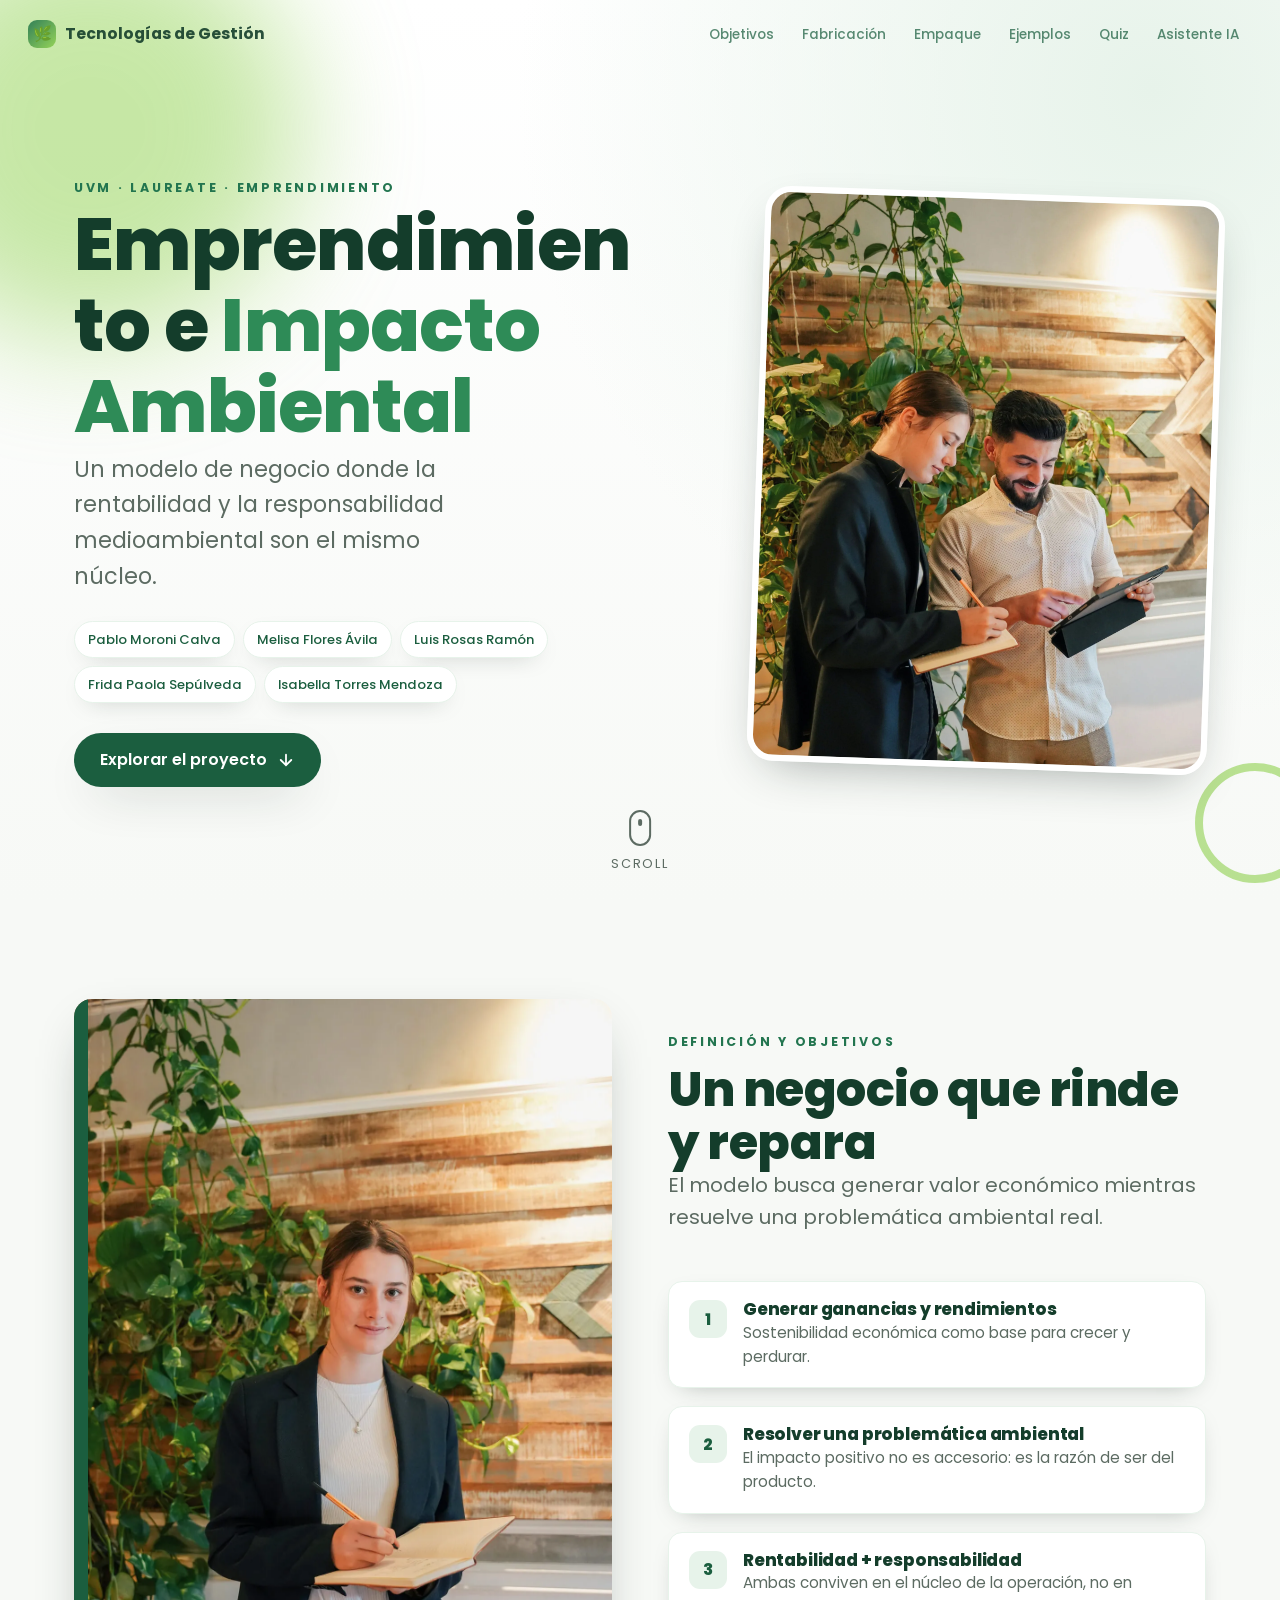
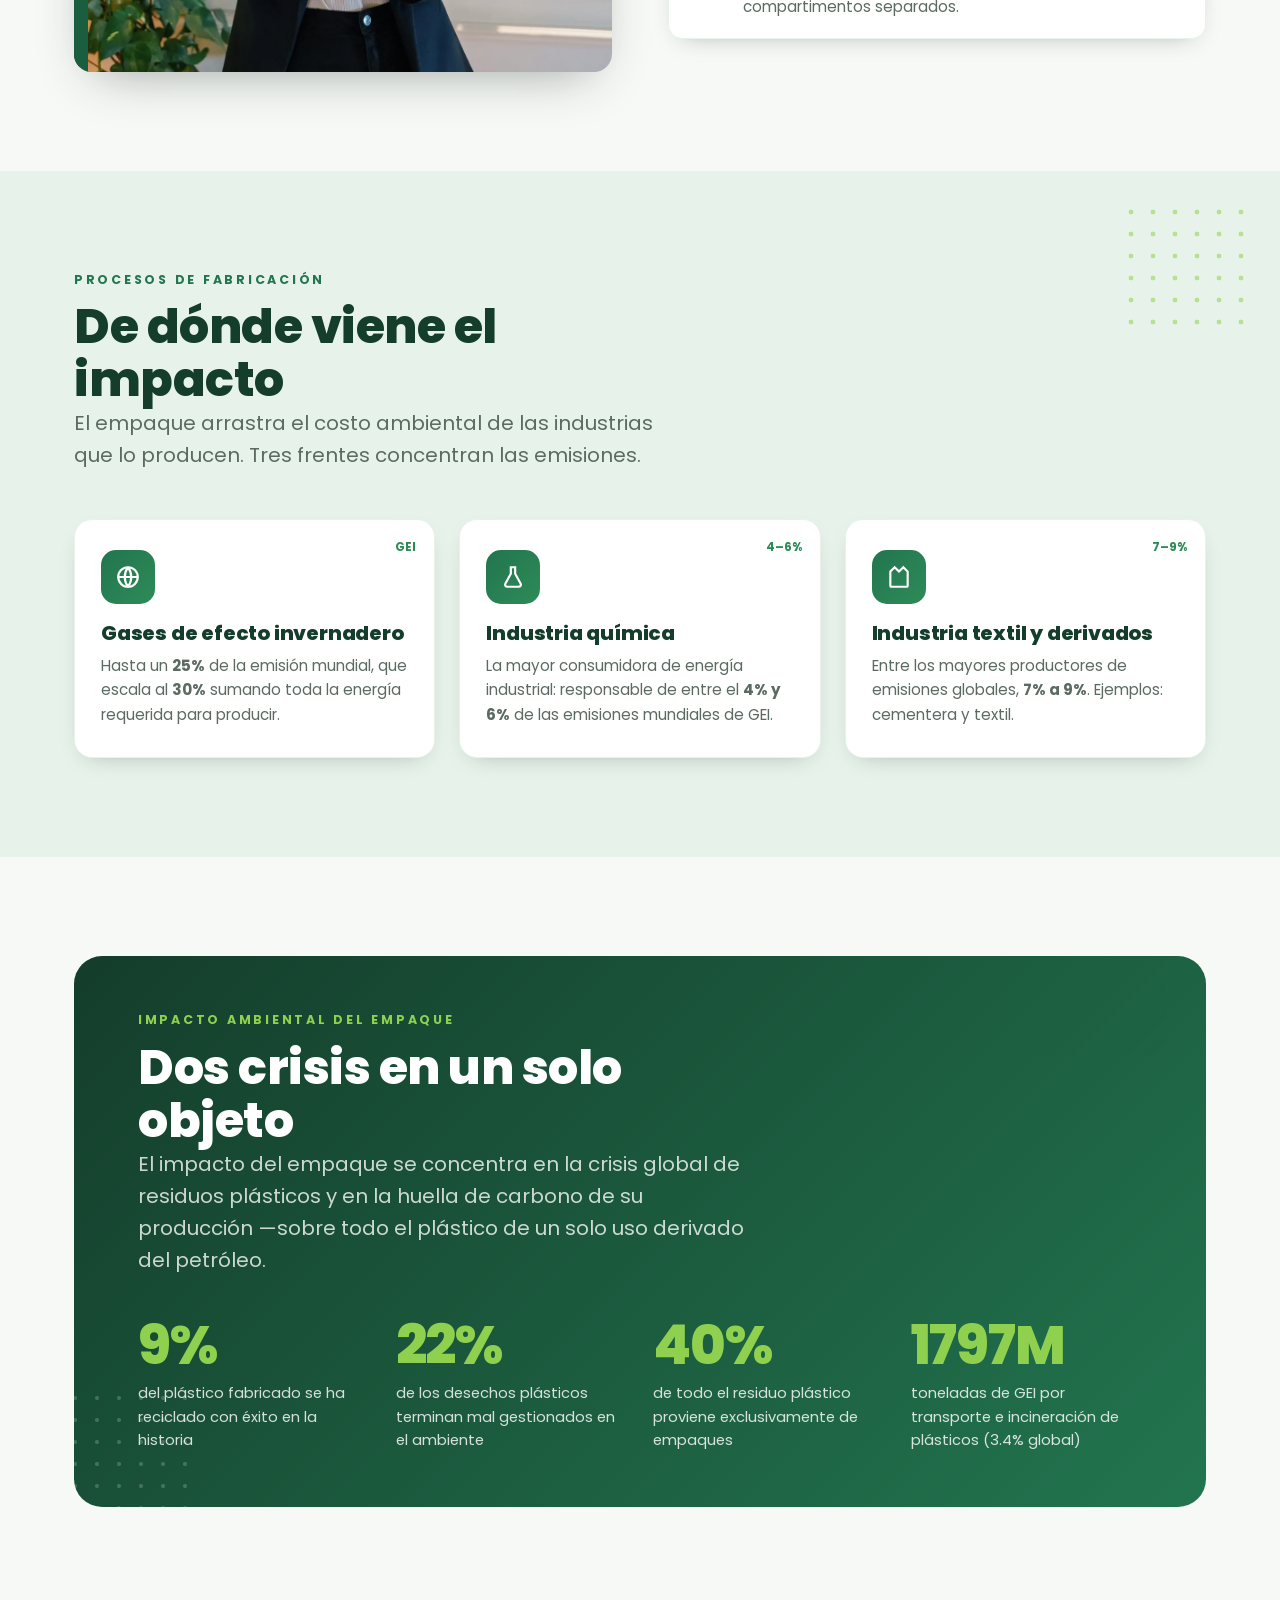
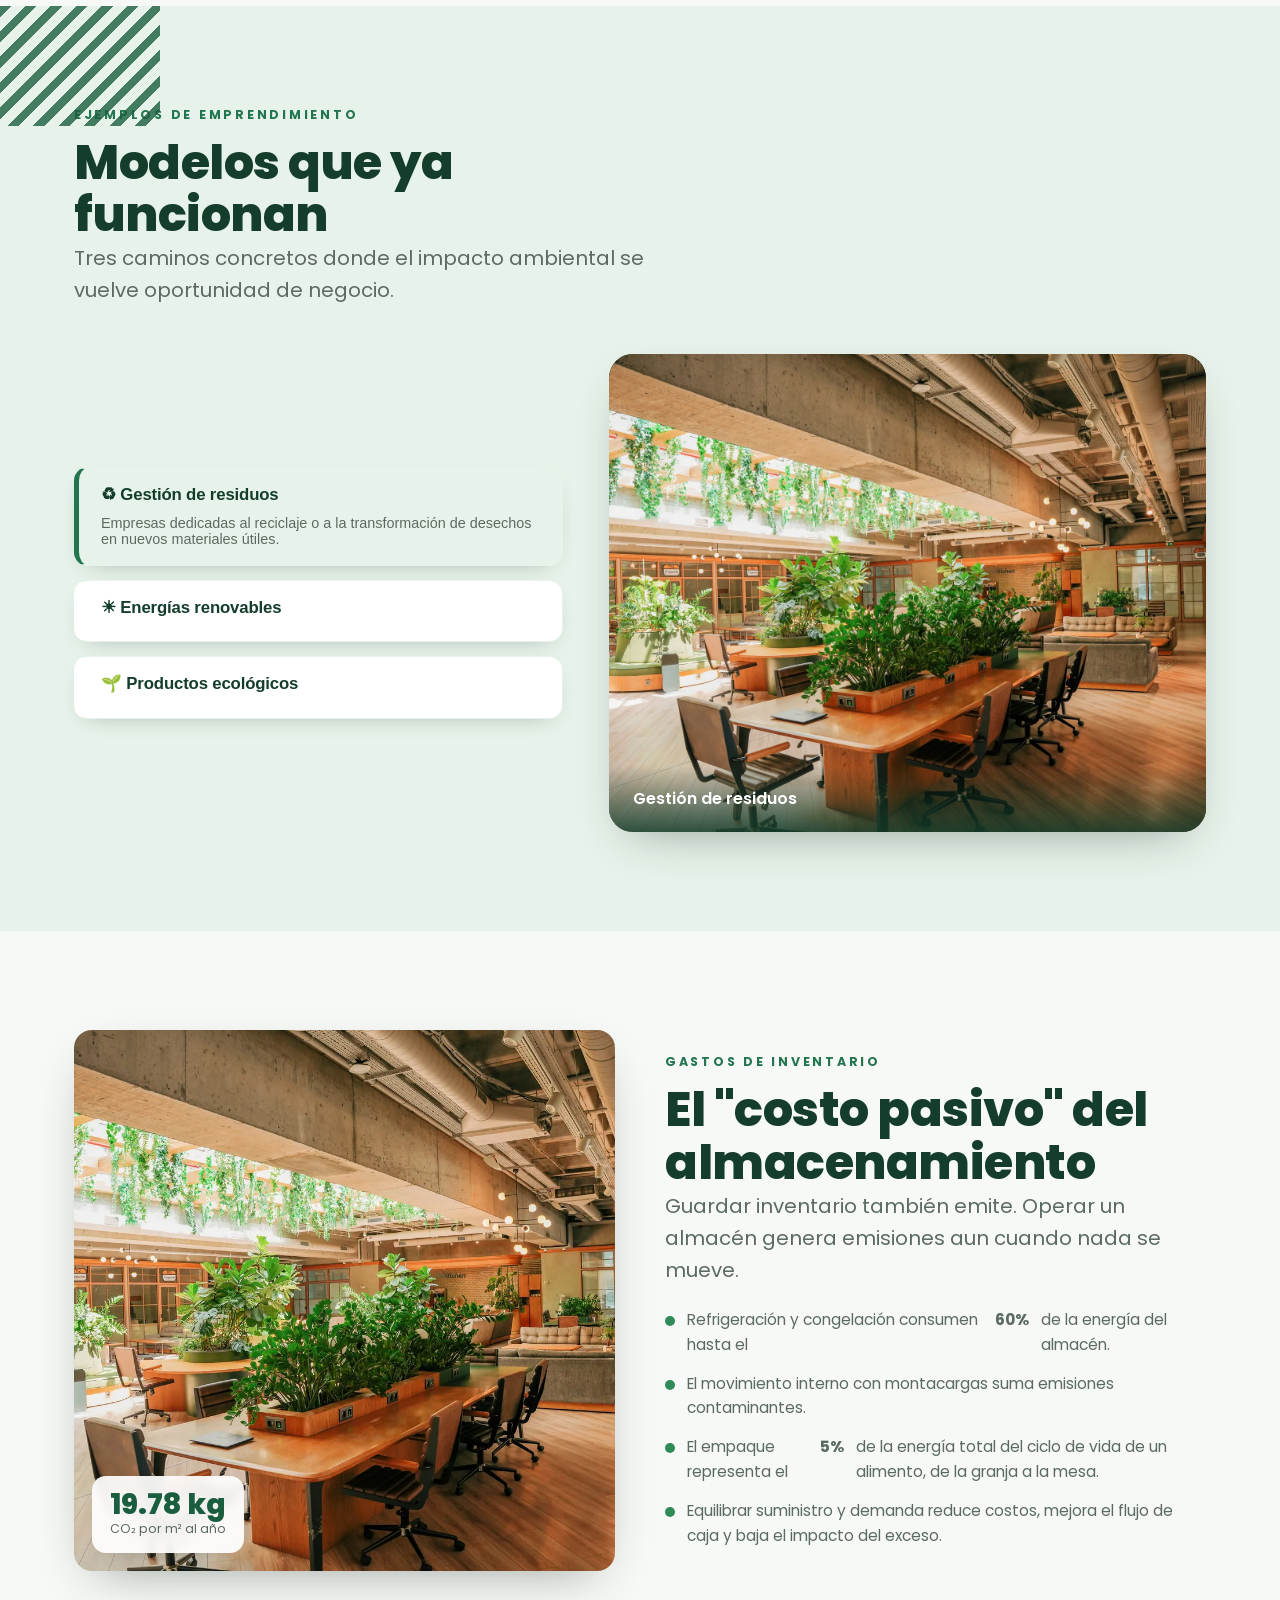
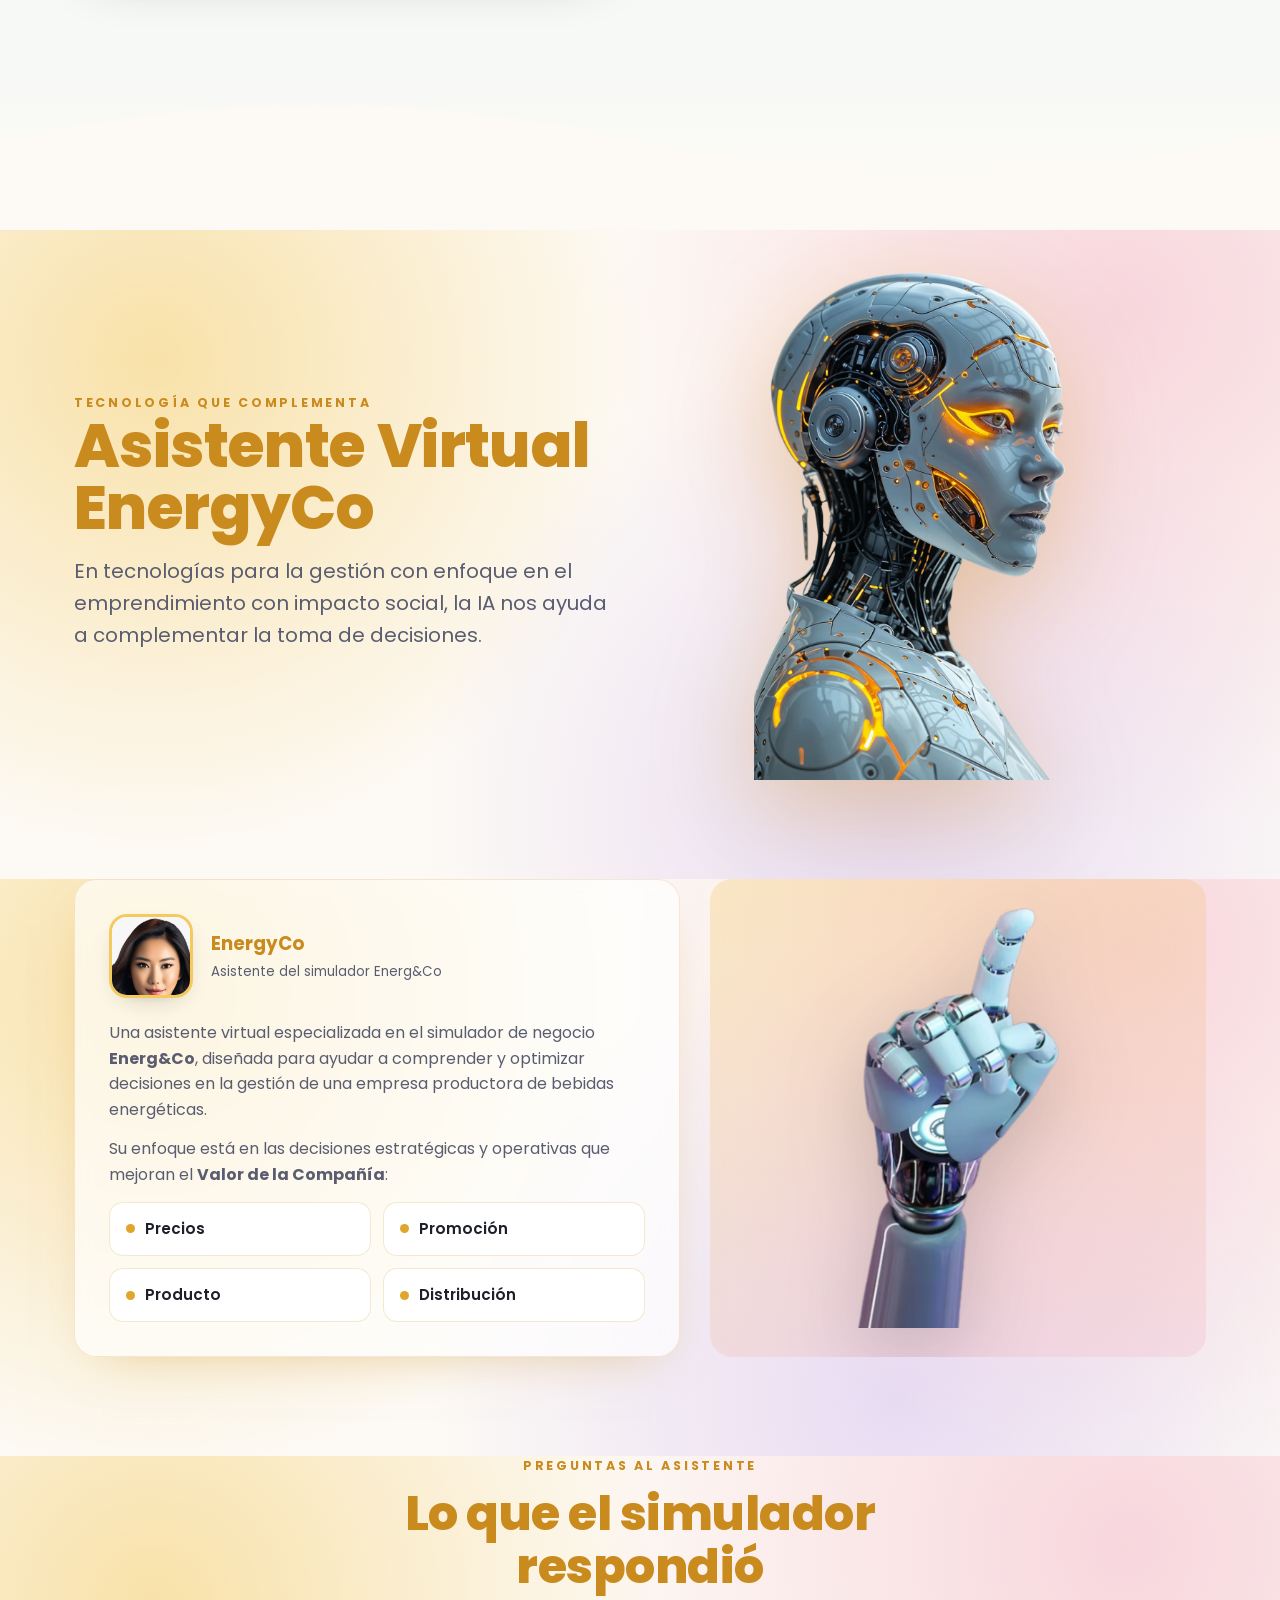
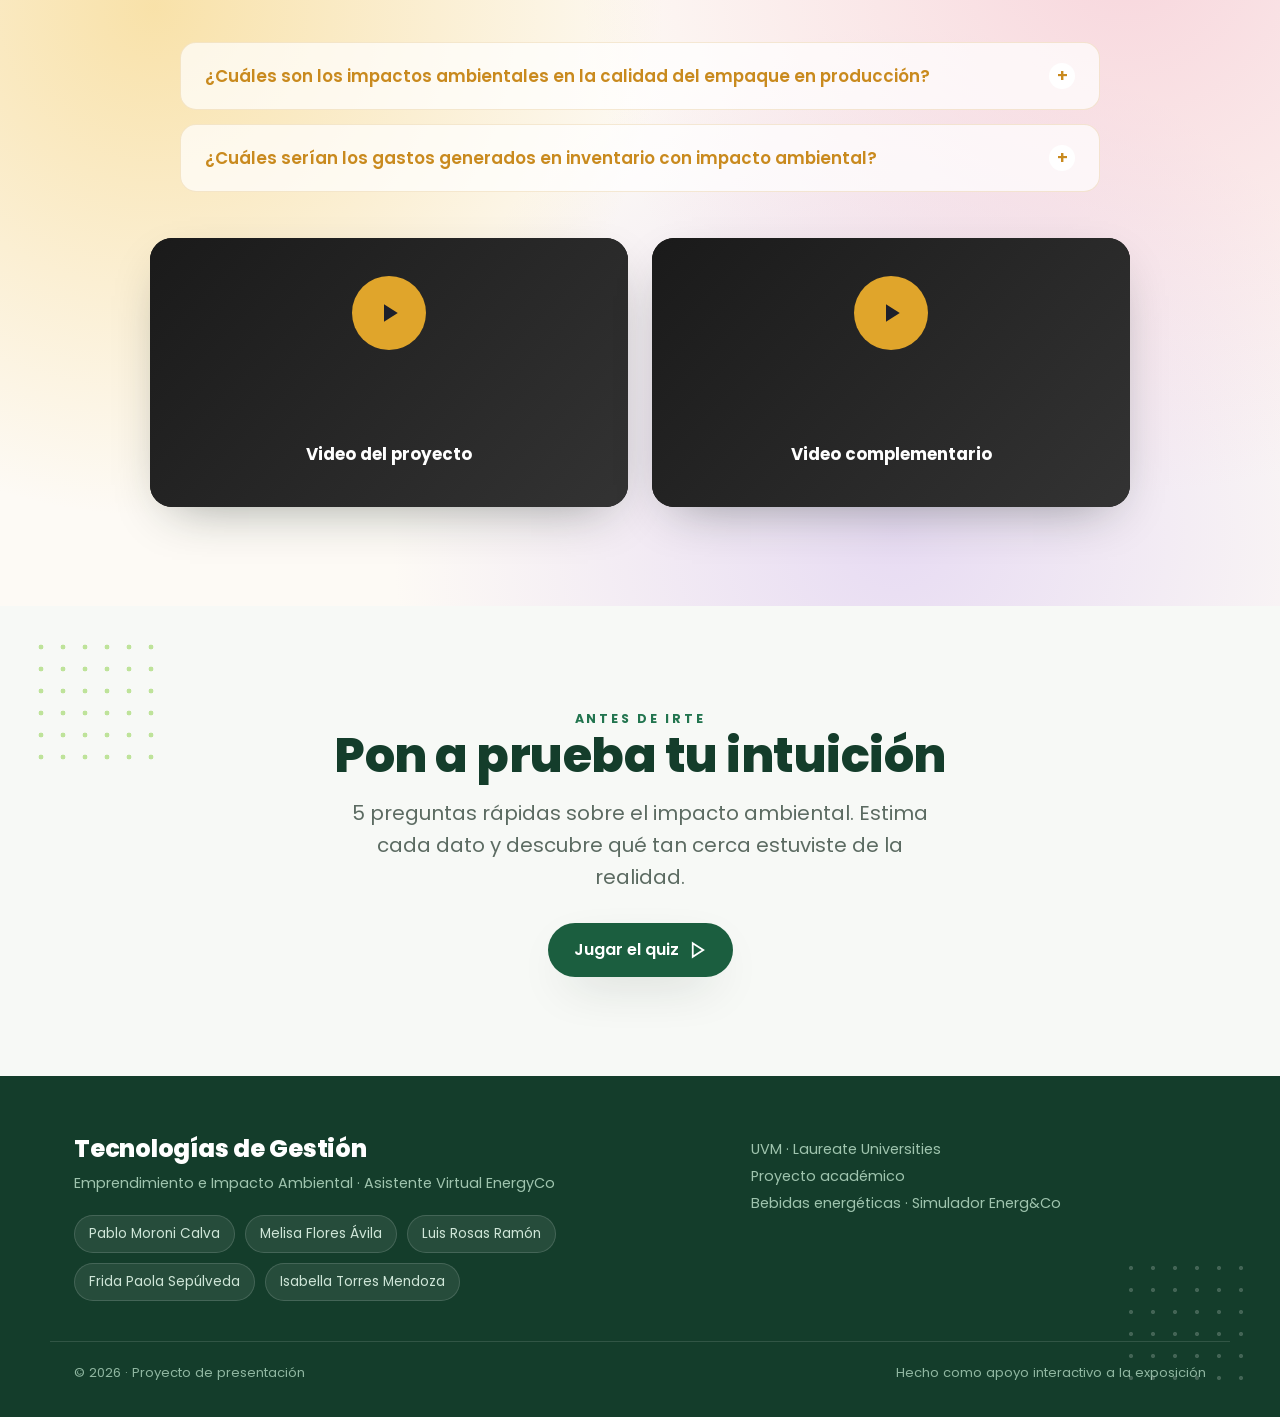
==== commit a51e1925: "quiz" ====
--- a/index.html
+++ b/index.html
@@ -36,14 +36,9 @@
       <span>Frida Paola Sepúlveda</span>
       <span>Isabella Torres Mendoza</span>
     </div>
-    <div class="hero-btns">
-      <a class="cta" href="#objetivos">Explorar el proyecto
-        <svg width="18" height="18" viewBox="0 0 24 24" fill="none" stroke="currentColor" stroke-width="2.4" stroke-linecap="round"><path d="M12 5v14M5 12l7 7 7-7"/></svg>
-      </a>
-      <a class="cta ghost" href="quiz.html">Jugar el quiz
-        <svg width="18" height="18" viewBox="0 0 24 24" fill="none" stroke="currentColor" stroke-width="2.4" stroke-linecap="round"><path d="M5 3l14 9-14 9z"/></svg>
-      </a>
-    </div>
+    <a class="cta" href="#objetivos">Explorar el proyecto
+      <svg width="18" height="18" viewBox="0 0 24 24" fill="none" stroke="currentColor" stroke-width="2.4" stroke-linecap="round"><path d="M12 5v14M5 12l7 7 7-7"/></svg>
+    </a>
   </div>
   <div class="hero-media">
     <div class="frame"><img src="assets/img/team.webp" alt="Equipo emprendedor revisando un proyecto"></div>
@@ -259,6 +254,19 @@
         </div>
       </div>
     </div>
+  </div>
+</section>
+
+<!-- ============ QUIZ CTA ============ -->
+<section class="sec quiz-cta" id="quiz">
+  <span class="dotgrid" style="top:30px;left:30px"></span>
+  <div class="wrap reveal" style="text-align:center;position:relative;z-index:2">
+    <span class="eyebrow">Antes de irte</span>
+    <h2>Pon a prueba tu intuición</h2>
+    <p class="lead" style="margin:14px auto 30px;max-width:50ch">5 preguntas rápidas sobre el impacto ambiental. Estima cada dato y descubre qué tan cerca estuviste de la realidad.</p>
+    <a class="cta" href="quiz.html">Jugar el quiz
+      <svg width="18" height="18" viewBox="0 0 24 24" fill="none" stroke="currentColor" stroke-width="2.4" stroke-linecap="round"><path d="M5 3l14 9-14 9z"/></svg>
+    </a>
   </div>
 </section>
 
--- a/assets/styles.css
+++ b/assets/styles.css
@@ -59,7 +59,7 @@
    linear-gradient(180deg,#fff, var(--paper))}
 .hero .wrap{display:contents}
 .hero-text{padding-left:max(24px,calc((100vw - var(--maxw))/2 + 24px));position:relative;z-index:2}
-.hero-text h1{font-size:clamp(2.6rem,6vw,4.6rem);color:var(--green-900);margin:.4rem 0 .2rem}
+.hero-text h1{font-size:clamp(1.9rem,7.5vw,4.6rem);color:var(--green-900);margin:.4rem 0 .2rem;overflow-wrap:break-word;word-break:break-word}
 .hero-text h1 .accent{color:var(--green-500)}
 .hero-text .sub{font-size:clamp(1.05rem,2.2vw,1.4rem);color:var(--muted);max-width:30ch;margin-bottom:26px}
 .team-chips{display:flex;flex-wrap:wrap;gap:8px;margin-bottom:30px;max-width:34rem}
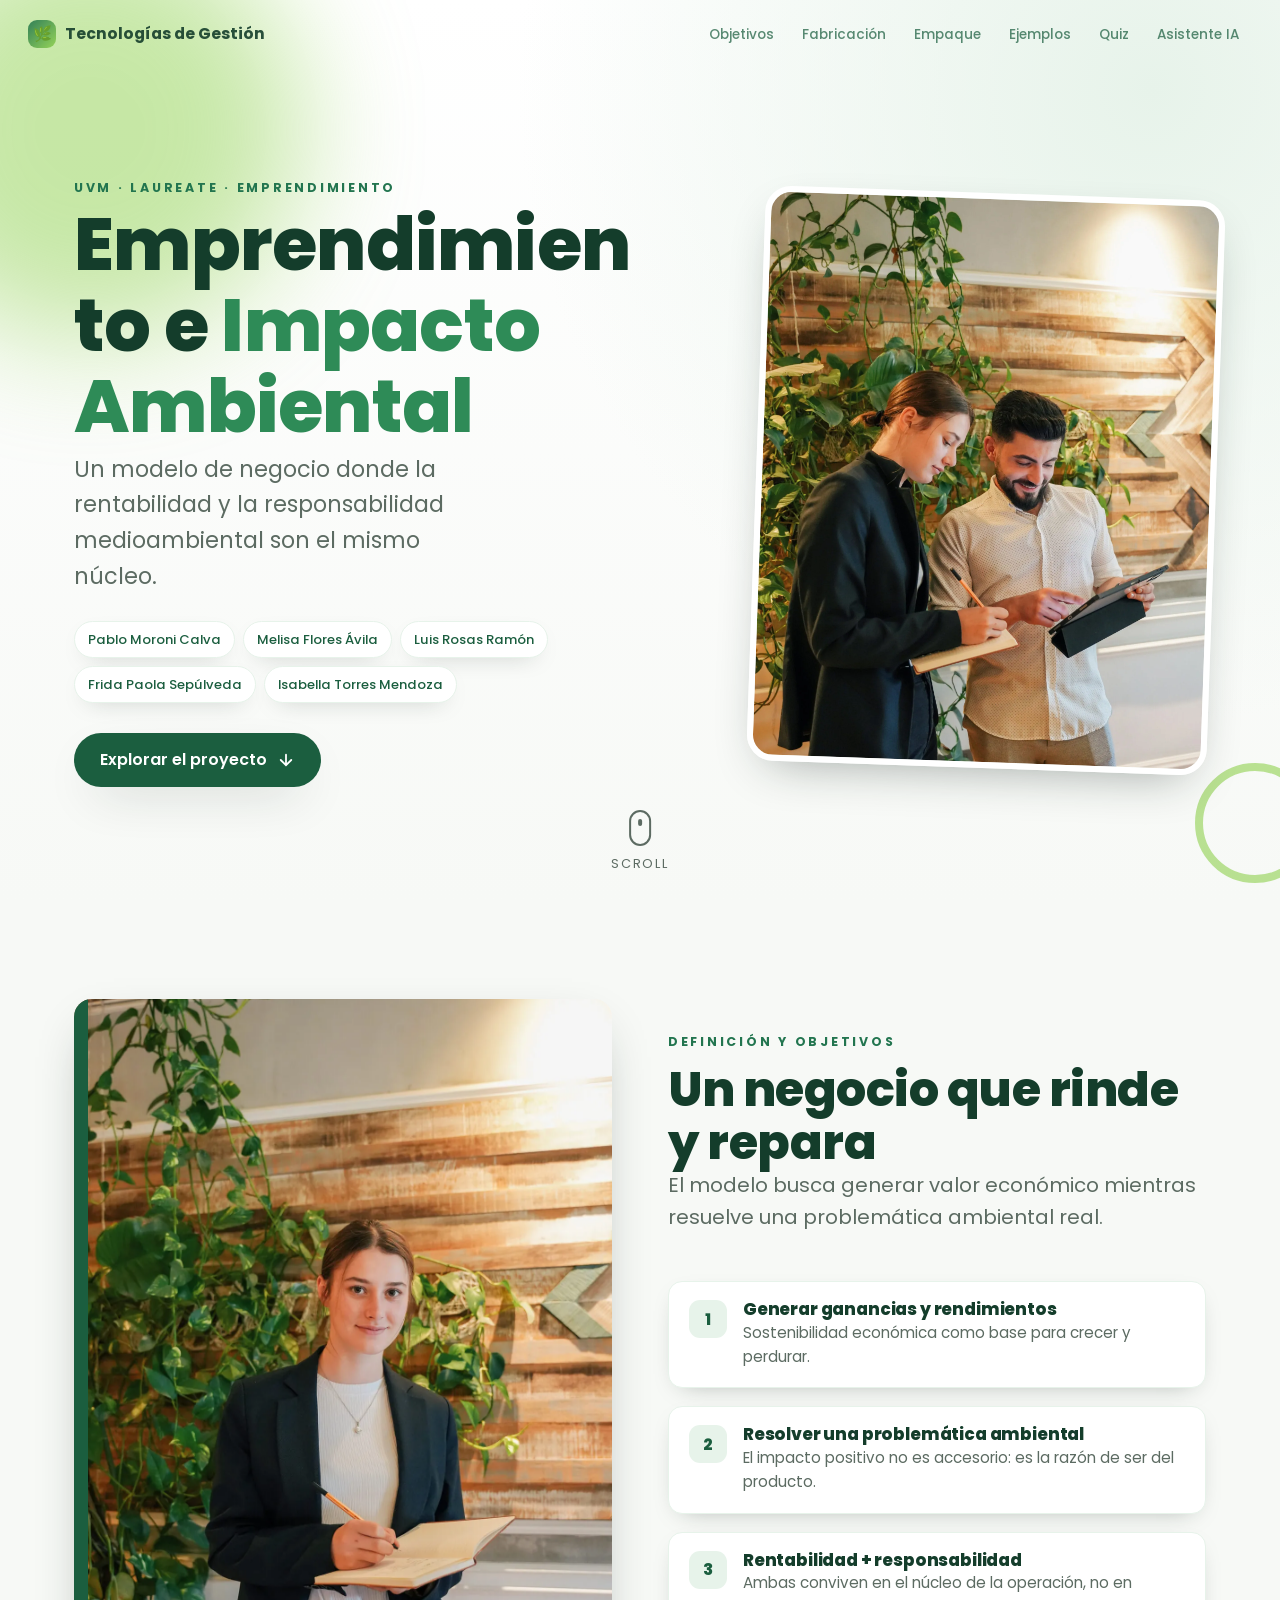
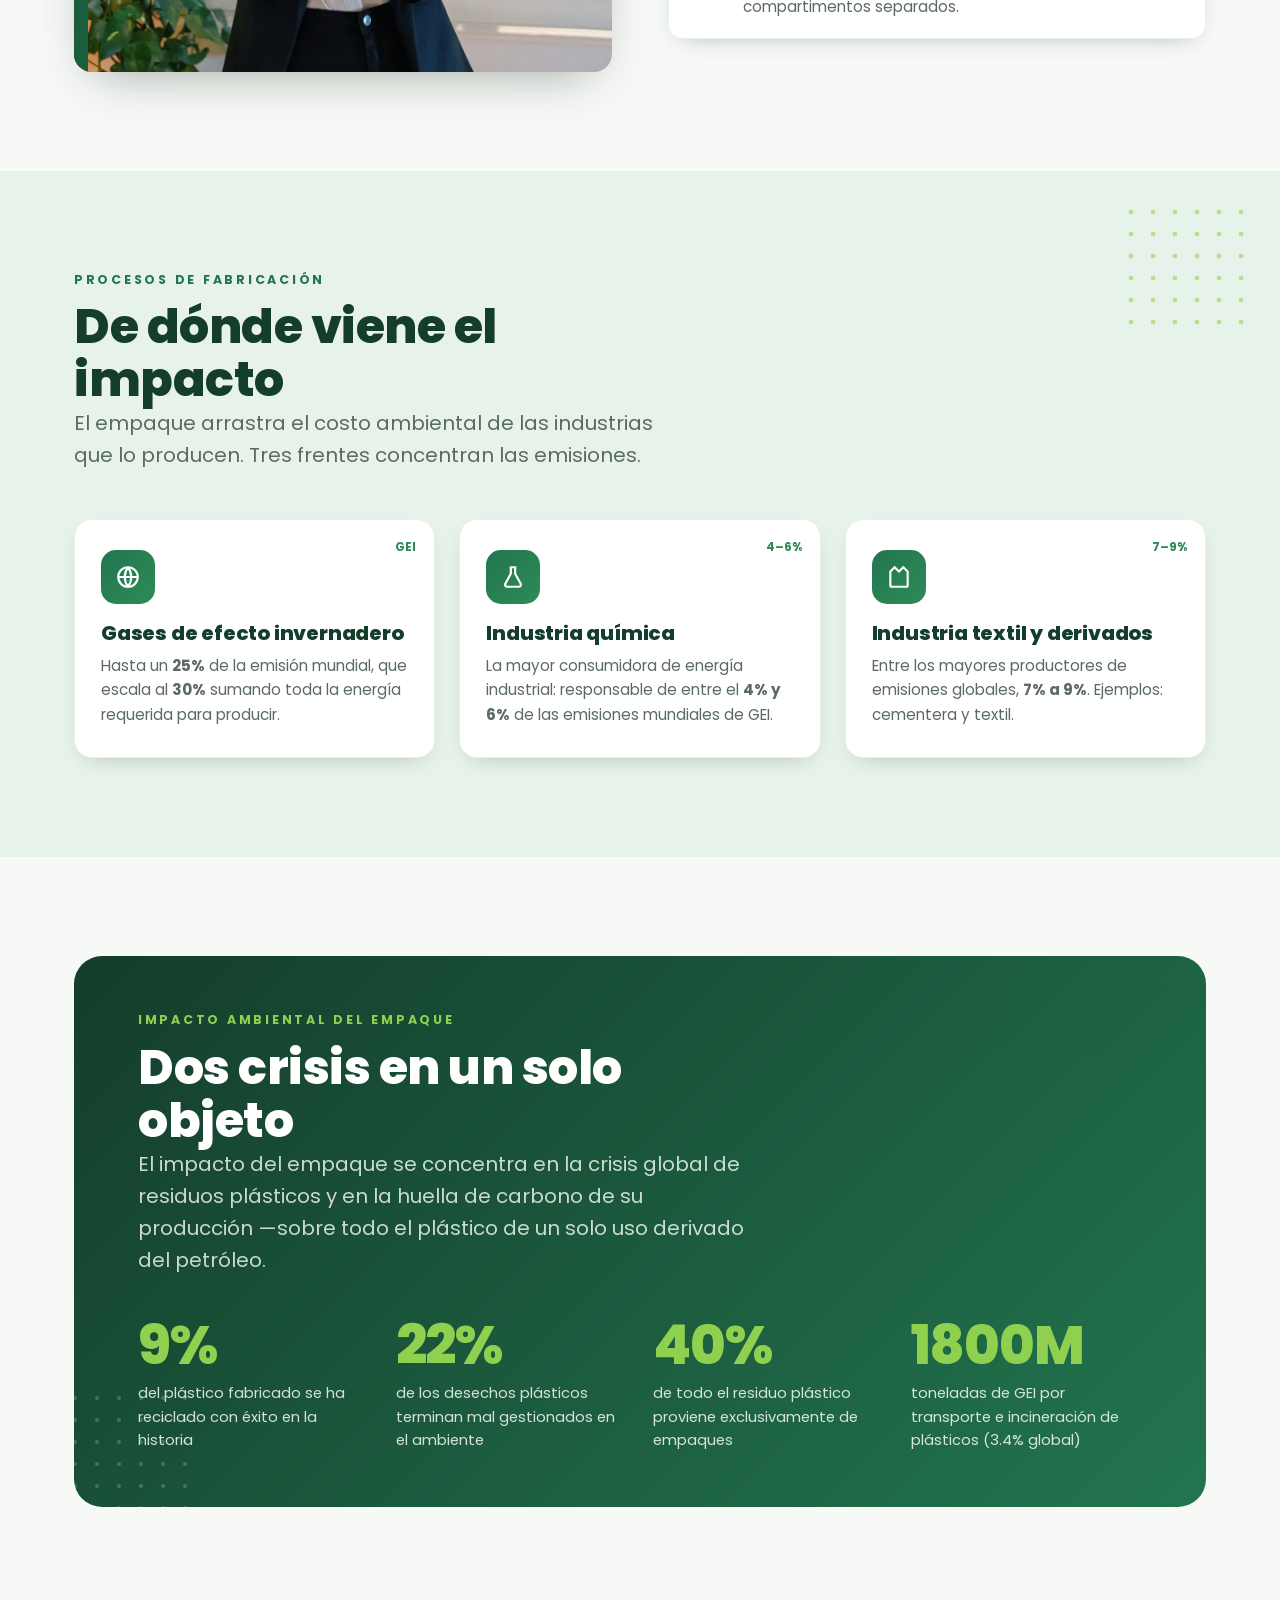
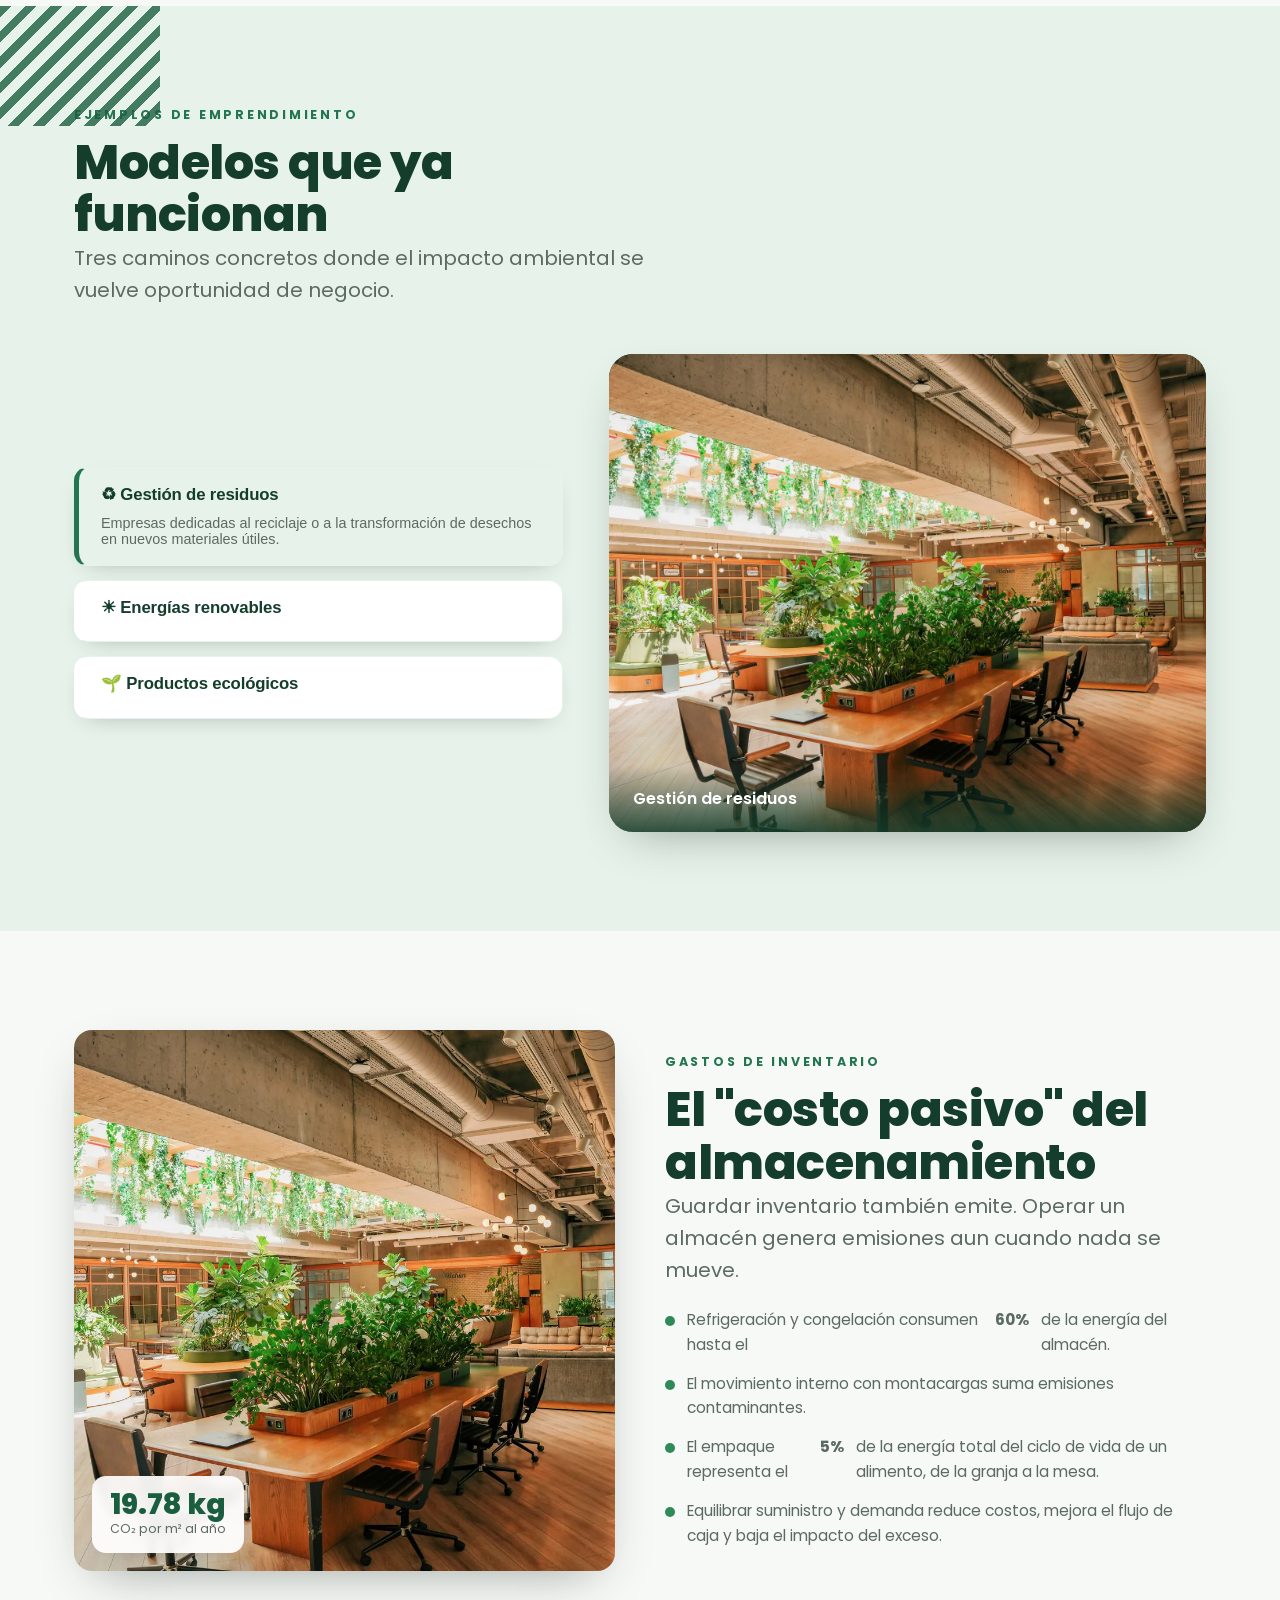
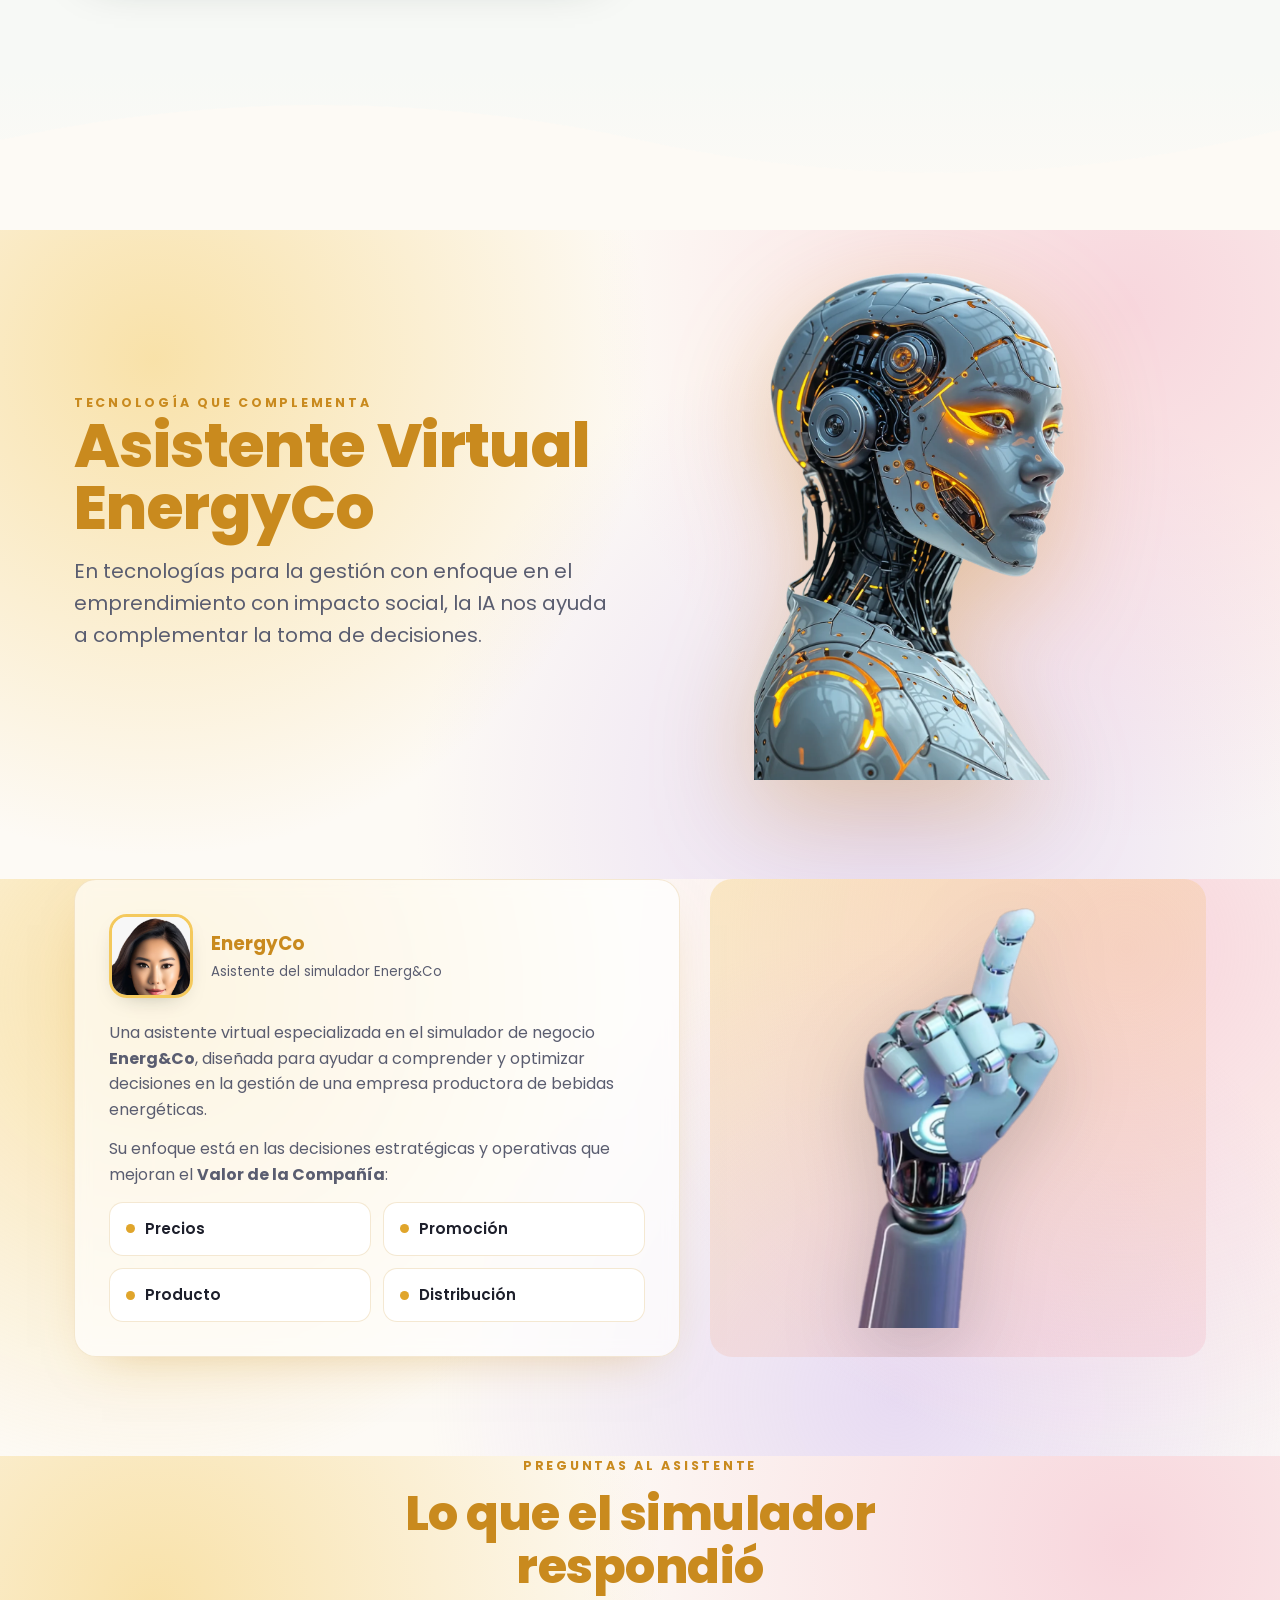
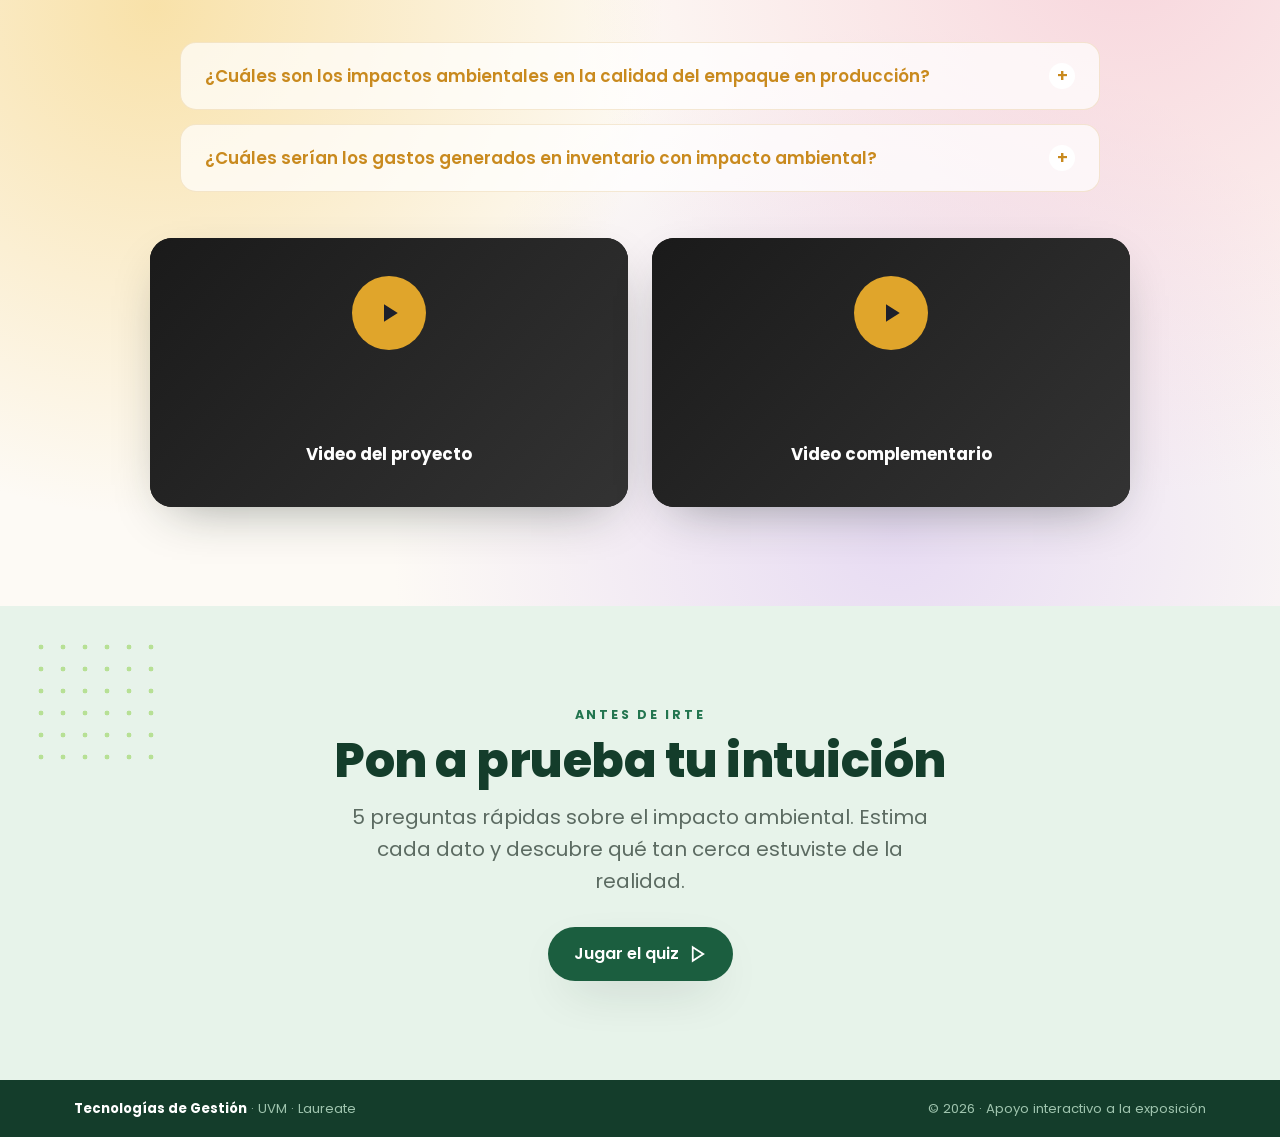
==== commit 5cb1c312: "quiz improved" ====
--- a/index.html
+++ b/index.html
@@ -272,28 +272,9 @@
 
 <!-- ============ FOOTER ============ -->
 <footer>
-  <span class="dotgrid"></span>
-  <div class="wrap cols">
-    <div>
-      <h3>Tecnologías de Gestión</h3>
-      <p class="meta">Emprendimiento e Impacto Ambiental · Asistente Virtual EnergyCo</p>
-      <div class="team">
-        <span>Pablo Moroni Calva</span>
-        <span>Melisa Flores Ávila</span>
-        <span>Luis Rosas Ramón</span>
-        <span>Frida Paola Sepúlveda</span>
-        <span>Isabella Torres Mendoza</span>
-      </div>
-    </div>
-    <div class="meta">
-      UVM · Laureate Universities<br>
-      Proyecto académico<br>
-      Bebidas energéticas · Simulador Energ&amp;Co
-    </div>
-  </div>
-  <div class="wrap rule">
-    <span>© 2026 · Proyecto de presentación</span>
-    <span>Hecho como apoyo interactivo a la exposición</span>
+  <div class="wrap foot-min">
+    <span><b>Tecnologías de Gestión</b> · UVM · Laureate</span>
+    <span>© 2026 · Apoyo interactivo a la exposición</span>
   </div>
 </footer>
 
--- a/assets/styles.css
+++ b/assets/styles.css
@@ -184,6 +184,14 @@
 .score-meta b{display:block;font-size:1.5rem;color:var(--green-900);margin-bottom:4px}
 .score-meta p{color:var(--muted);max-width:30ch}
 @property --p{syntax:'<percentage>';inherits:false;initial-value:0%}
+/* reveal: real value replaces the selector */
+.real-tag{display:block;font-size:.66rem;letter-spacing:.16em;text-transform:uppercase;color:var(--green-500);font-weight:800;margin-bottom:1px}
+.qcard.revealed .qval{color:var(--green-800);font-size:2.4rem}
+.qtrack .mk-real{width:18px;height:18px;background:var(--green-700);box-shadow:0 0 0 5px rgba(34,117,79,.16),var(--shadow-sm)}
+.qtrack .mk-real b{font-size:.74rem;font-weight:800}
+/* quiz CTA band */
+.quiz-cta{background:var(--green-100);text-align:center}
+.quiz-cta .eyebrow{display:block;margin-bottom:10px}
 @media(max-width:820px){.quiz-grid{grid-template-columns:1fr}.score-meta{text-align:center}}
 
 /* ===================== AI TRANSITION + SECTION ===================== */
@@ -241,15 +249,10 @@
 @media(max-width:820px){.videos{grid-template-columns:1fr}}
 
 /* ===================== FOOTER ===================== */
-footer{background:var(--green-900);color:#cfe6d8;padding:60px 0 34px;position:relative;overflow:hidden}
-footer h3{color:#fff;font-size:1.5rem;margin-bottom:8px}
-footer .cols{display:grid;grid-template-columns:1.4fr 1fr;gap:40px;align-items:start}
-footer .team{display:flex;flex-wrap:wrap;gap:10px;margin-top:18px}
-footer .team span{background:rgba(255,255,255,.08);border:1px solid rgba(255,255,255,.14);padding:7px 14px;border-radius:999px;font-size:.85rem}
-footer .meta{font-size:.9rem;line-height:1.9;color:#9fc4ae}
-footer .rule{border-top:1px solid rgba(255,255,255,.12);margin-top:40px;padding-top:20px;font-size:.82rem;color:#8fb6a0;display:flex;justify-content:space-between;flex-wrap:wrap;gap:10px}
-footer .dotgrid{bottom:30px;right:30px;opacity:.2;background-image:radial-gradient(#fff 2px,transparent 2.2px)}
-@media(max-width:820px){footer .cols{grid-template-columns:1fr}}
+footer{background:var(--green-900);color:#9fc4ae;padding:18px 0}
+footer .foot-min{display:flex;justify-content:space-between;align-items:center;flex-wrap:wrap;gap:6px 18px;font-size:.82rem}
+footer .foot-min b{color:#fff;font-weight:700}
+@media(max-width:820px){footer .foot-min{justify-content:center;text-align:center}}
 
 /* back to top */
 #top{position:fixed;right:22px;bottom:22px;width:48px;height:48px;border-radius:50%;background:var(--green-800);color:#fff;display:grid;place-items:center;box-shadow:var(--shadow);opacity:0;pointer-events:none;transform:translateY(12px);transition:.3s;z-index:90;cursor:pointer;border:0}
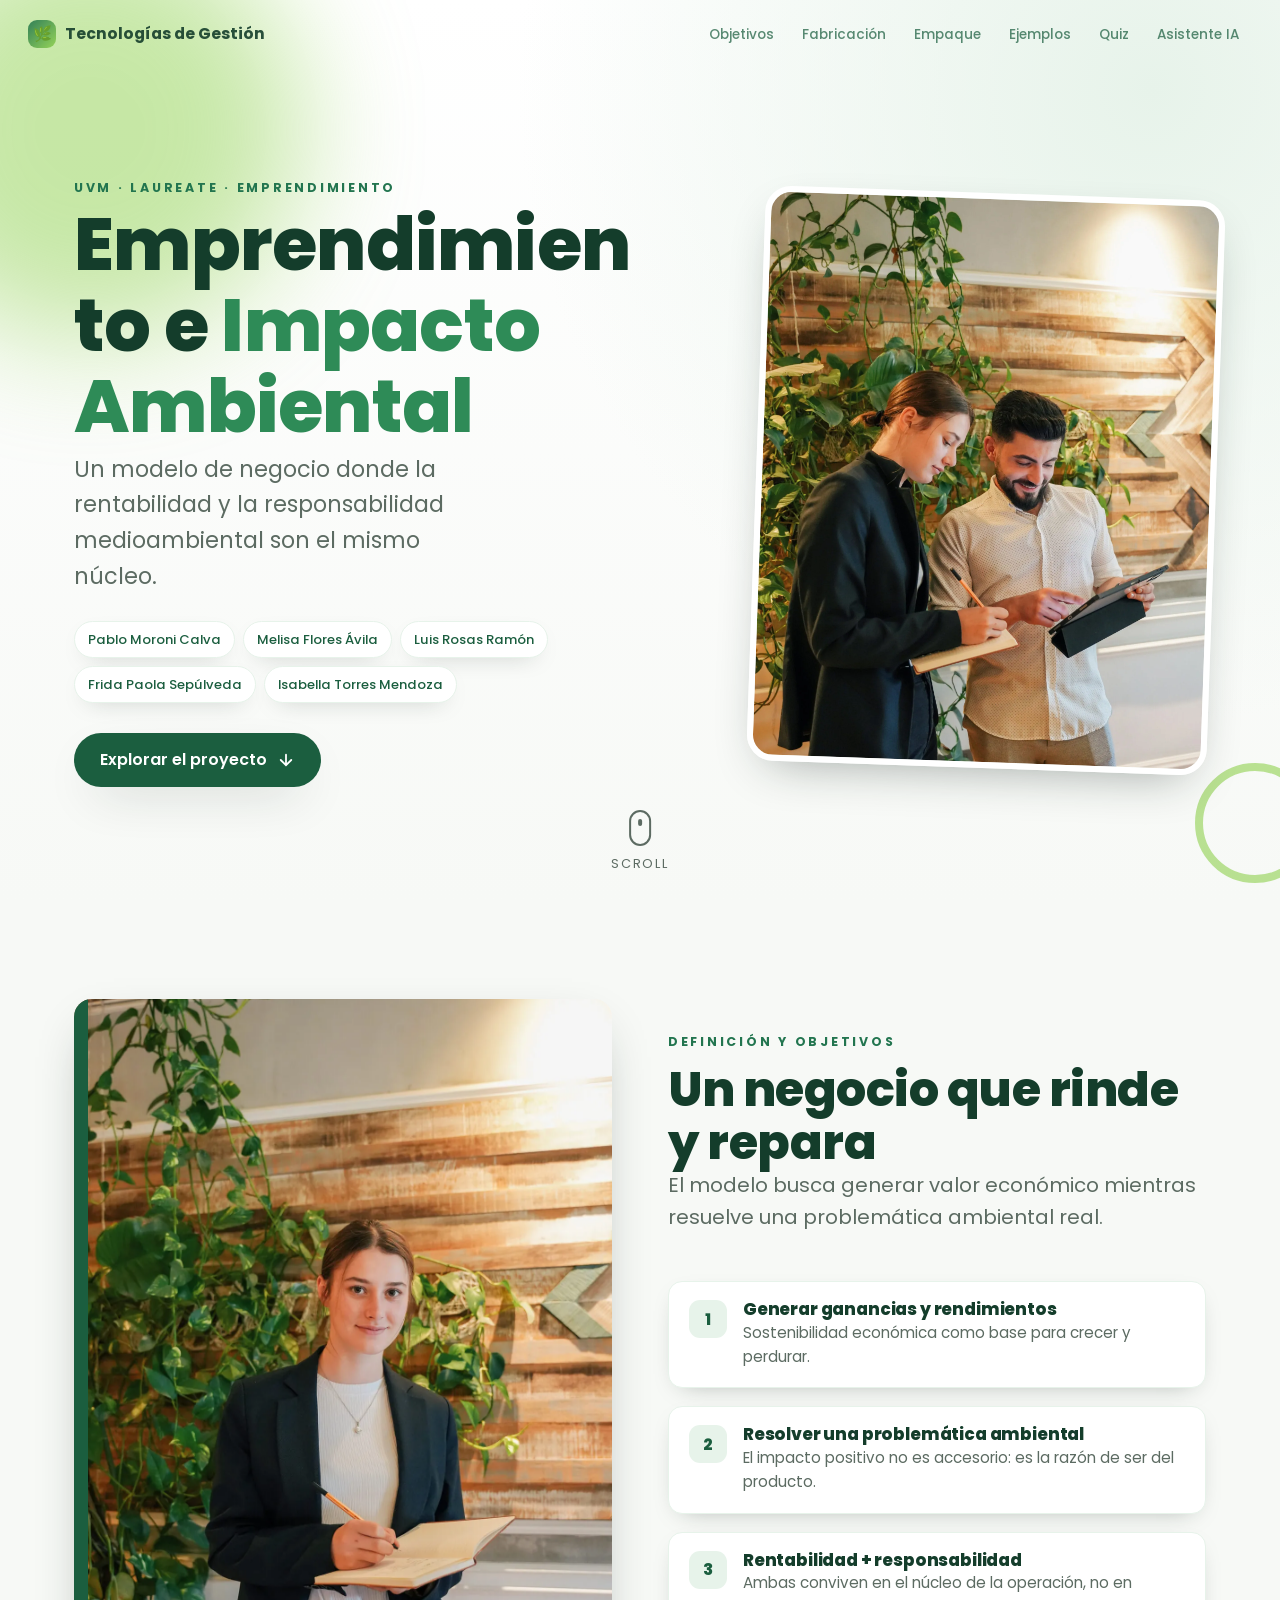
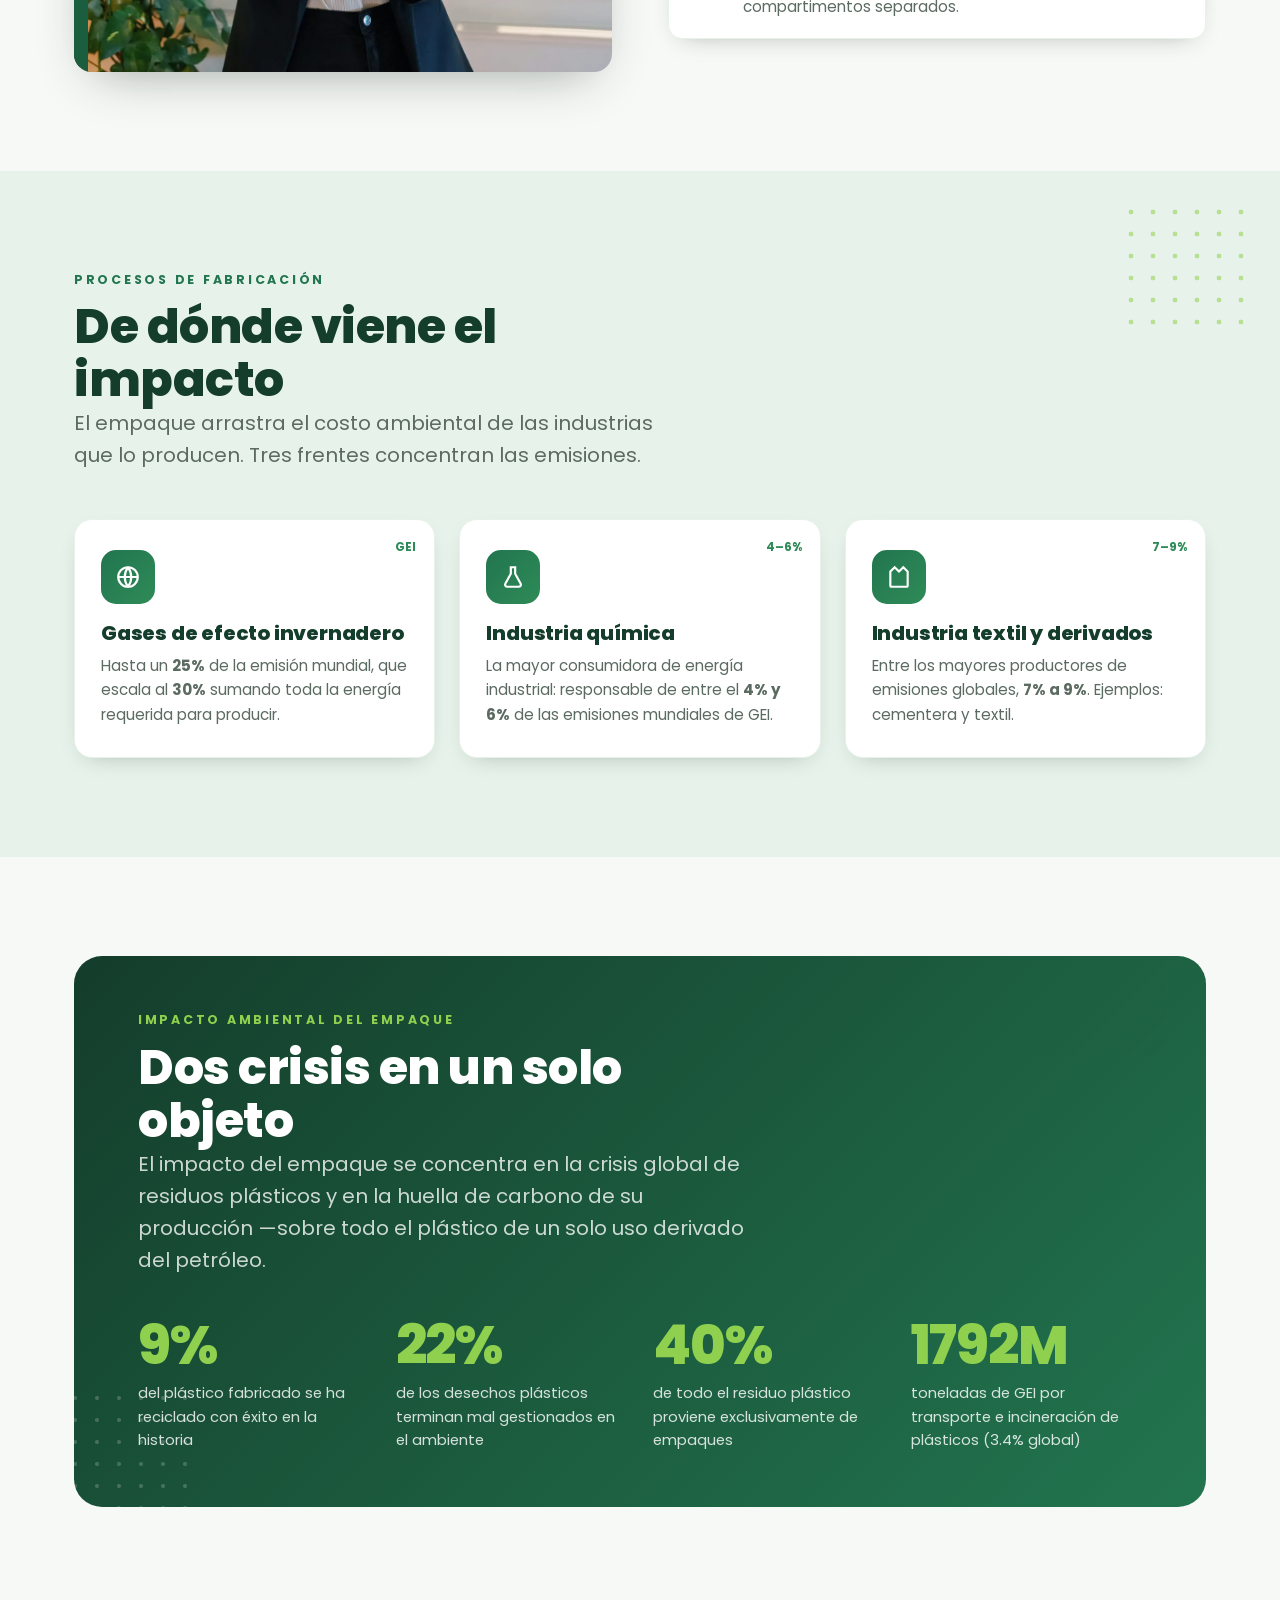
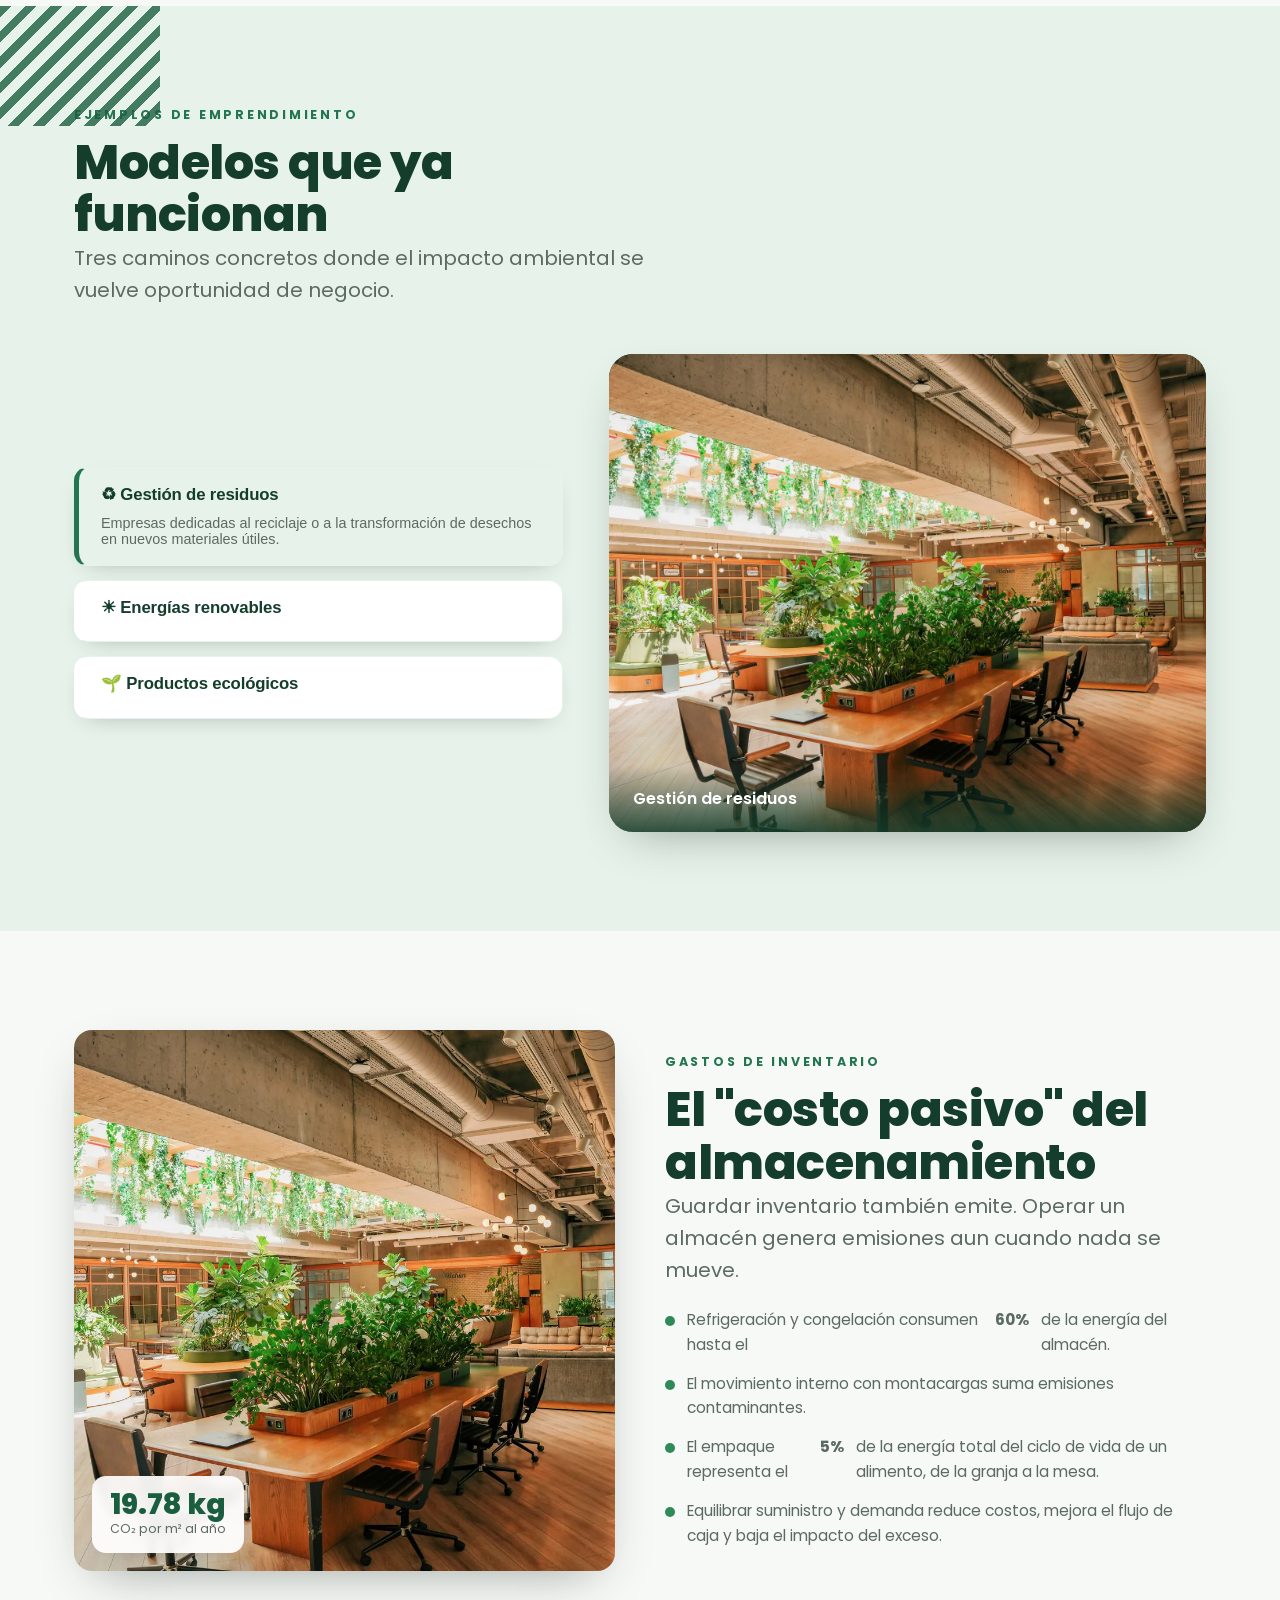
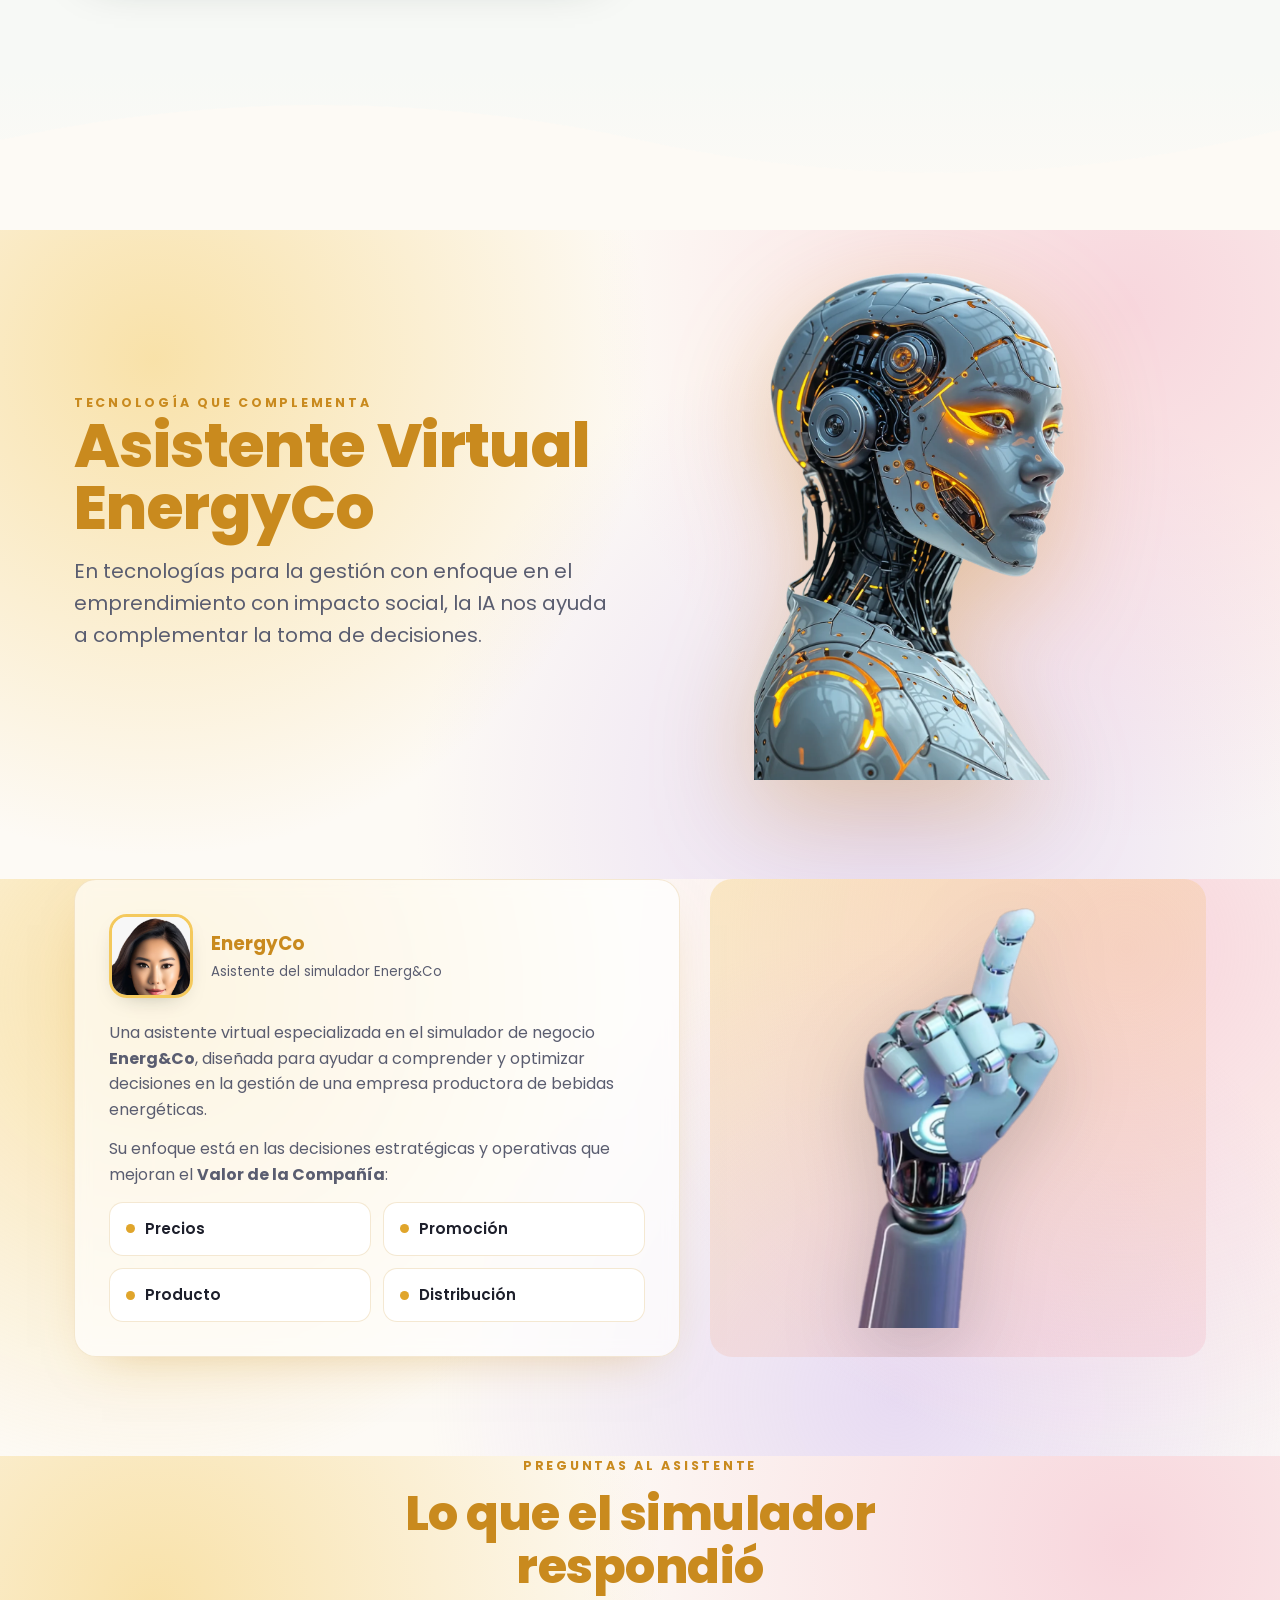
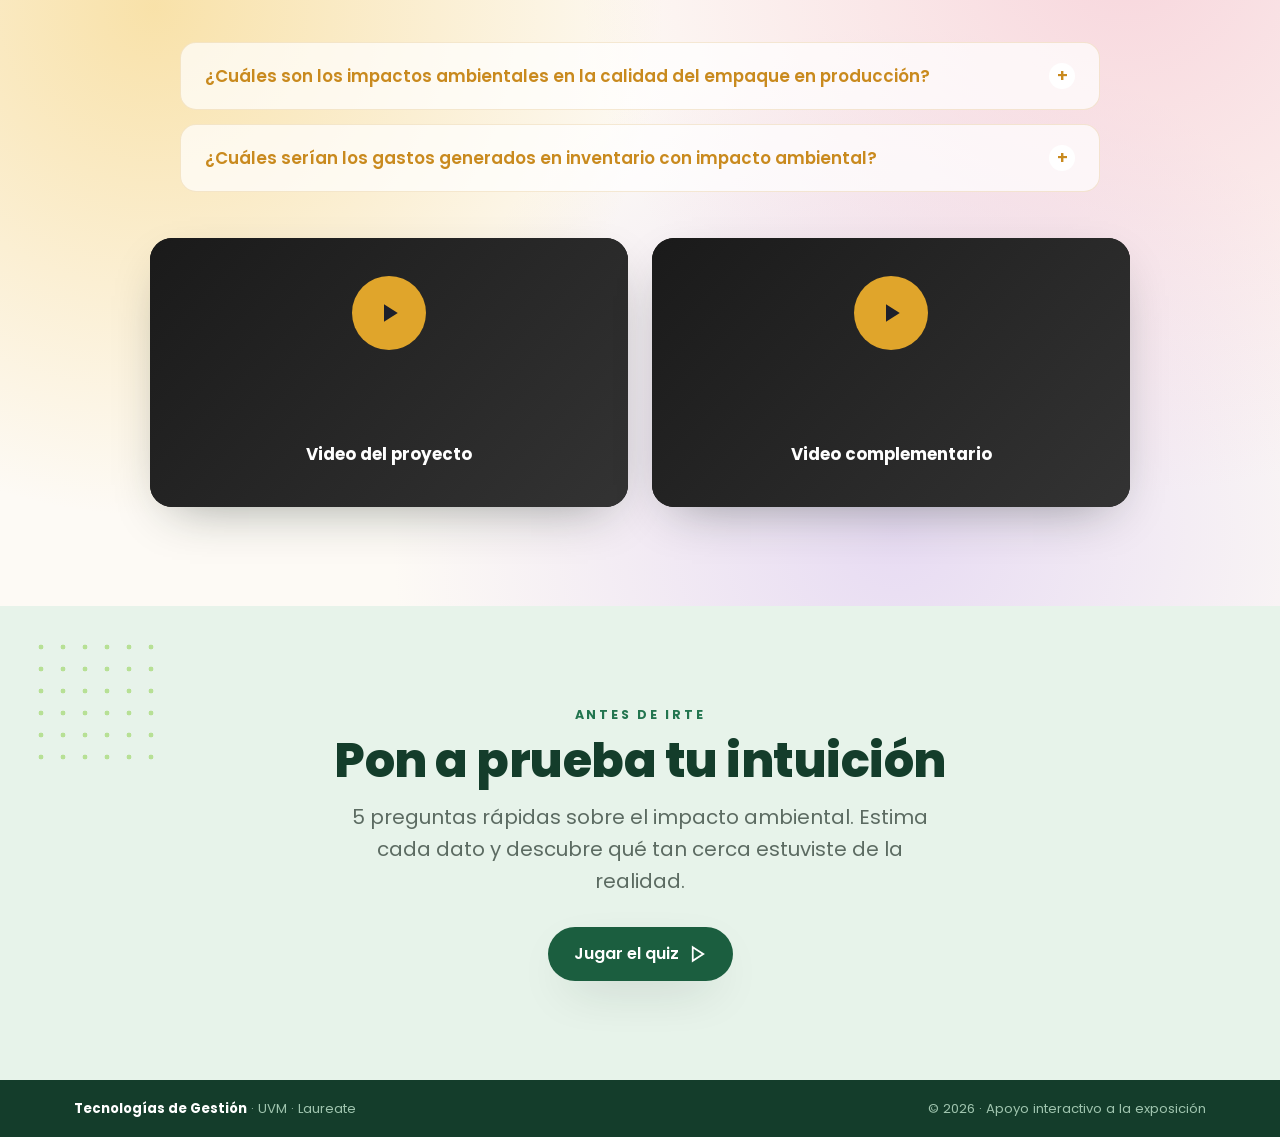
==== commit 9dd3e1c3: "feat: agrega favicon svg" ====
--- a/index.html
+++ b/index.html
@@ -5,6 +5,7 @@
 <meta name="viewport" content="width=device-width, initial-scale=1.0">
 <title>Emprendimiento e Impacto Ambiental — Tecnologías de Gestión</title>
 <meta name="description" content="Proyecto de Tecnologías de Gestión: emprendimiento con impacto ambiental y el asistente virtual EnergyCo.">
+<link rel="icon" type="image/svg+xml" href="assets/favicon.svg">
 <link rel="stylesheet" href="assets/styles.css">
 </head>
 <body>
